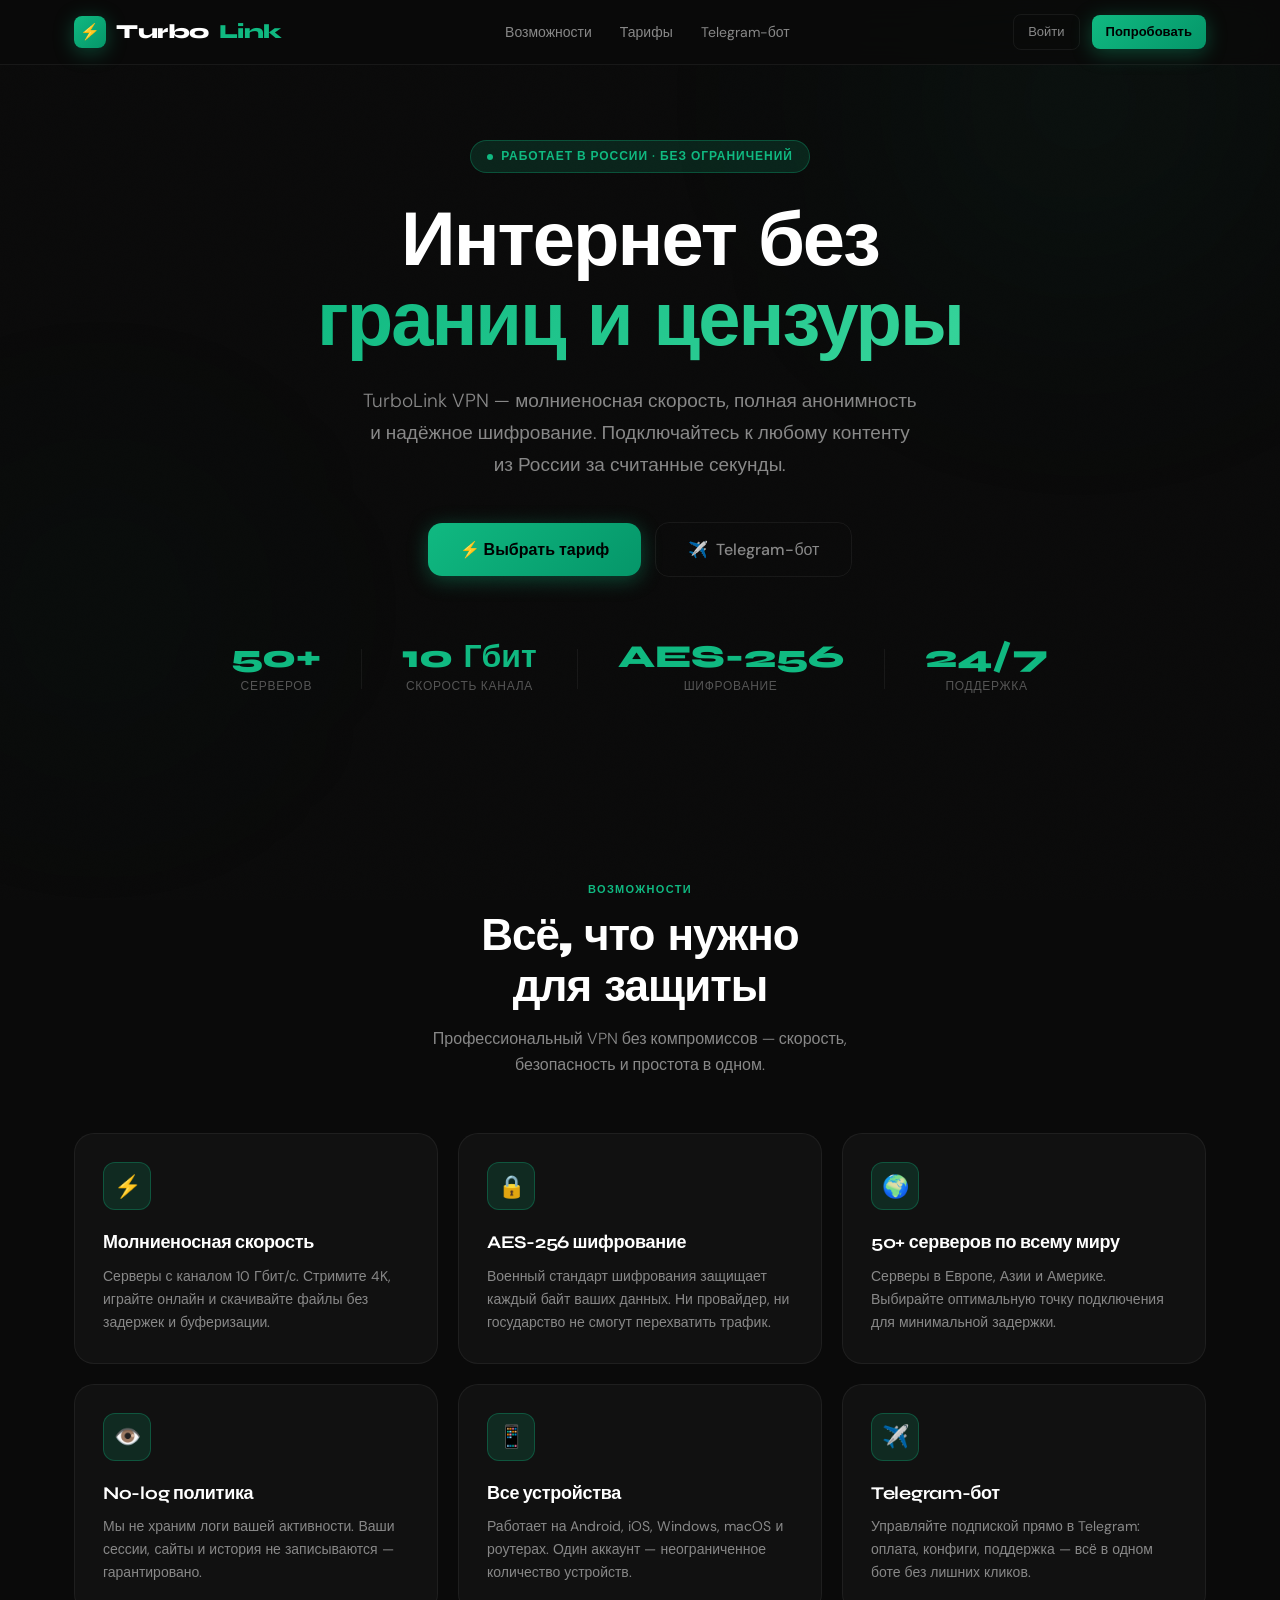
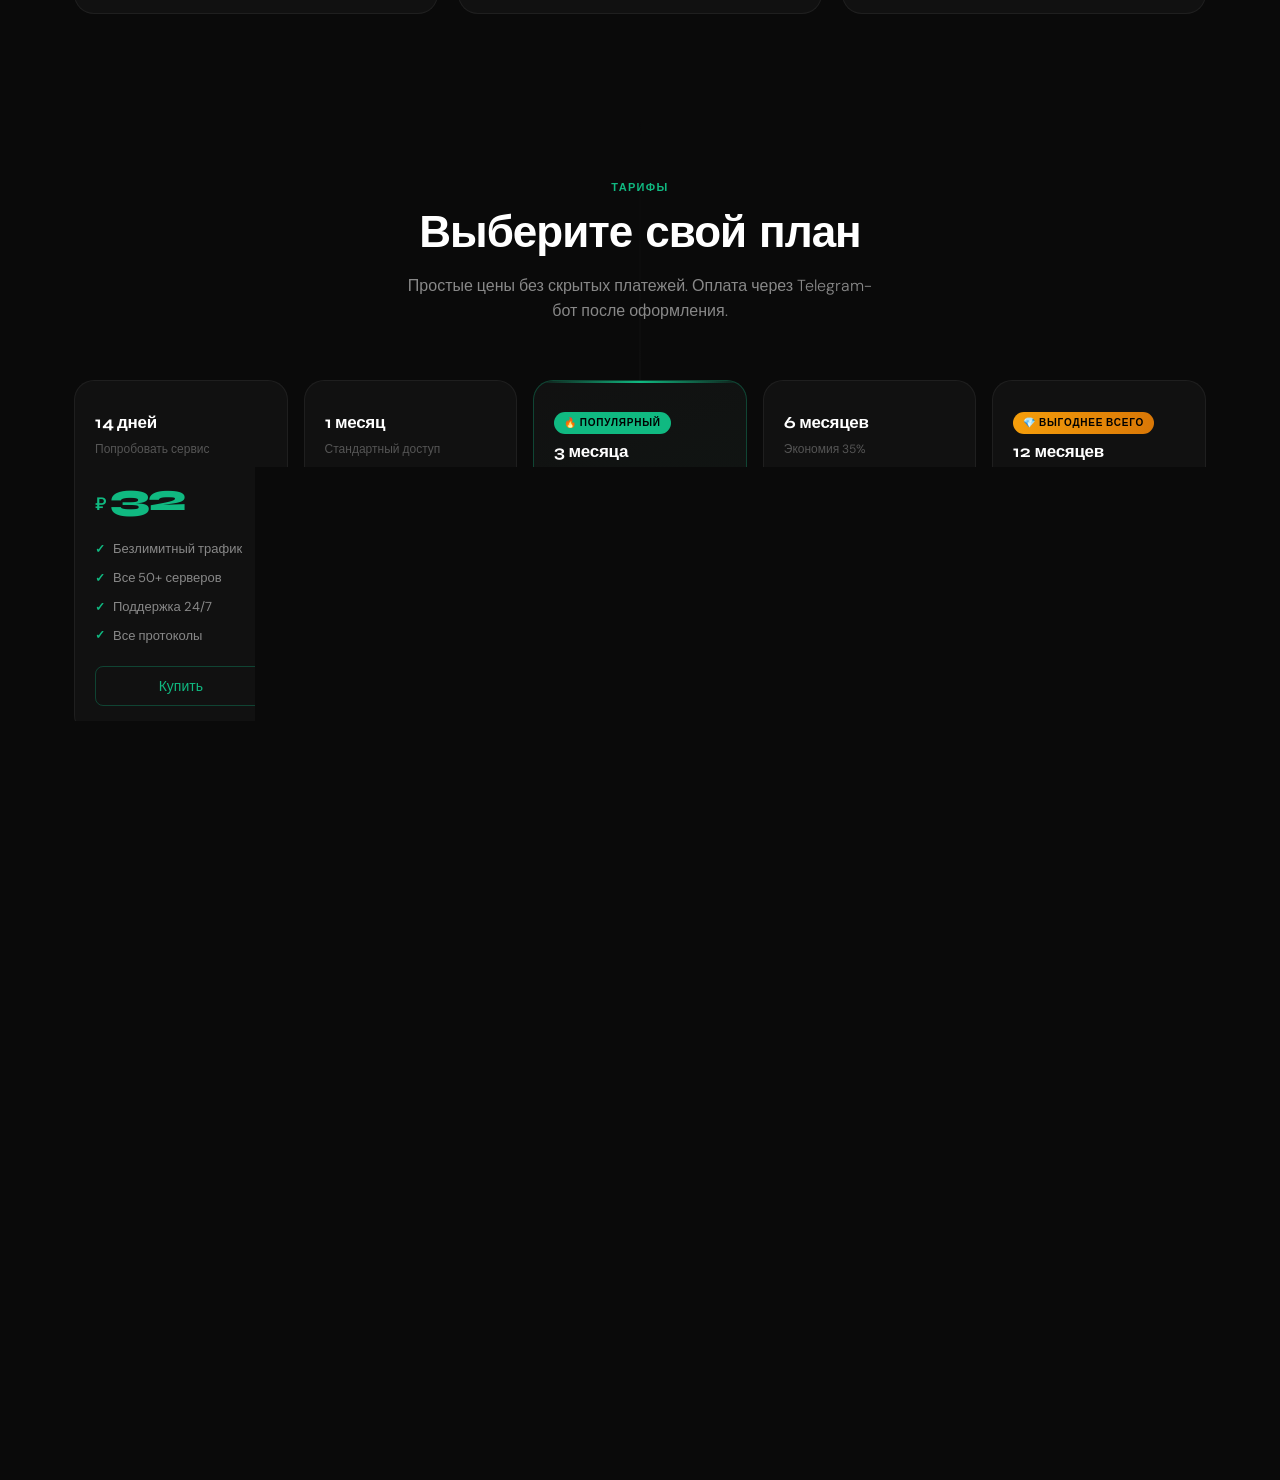
==== index.html @ fcd4f219 "Add files via upload" ====
<!DOCTYPE html>
<html lang="ru">
<head>
  <meta charset="UTF-8" />
  <meta name="viewport" content="width=device-width, initial-scale=1.0" />
  <meta name="description" content="TurboLink VPN — Быстрый, надёжный и безопасный VPN. Полная анонимность, без ограничений." />
  <meta name="theme-color" content="#0a0a0a" />
  <title>TurboLink VPN — Свобода в сети</title>

  <!-- Userfront Toolkit -->
  <script defer src="https://cdn.userfront.com/@userfront/toolkit@latest/dist/web-component.umd.js"></script>

  <!-- Styles -->
  <link rel="stylesheet" href="style.css" />
</head>
<body>

<!-- ── Фоновые орбы ───────────────────────────────────────── -->
<div class="bg-orb bg-orb-1" aria-hidden="true"></div>
<div class="bg-orb bg-orb-2" aria-hidden="true"></div>

<!-- ============================================================
     НАВБАР
     ============================================================ -->
<header class="navbar" role="banner">
  <div class="container">
    <nav class="navbar__inner" aria-label="Главная навигация">

      <!-- Логотип -->
      <a href="index.html" class="navbar__logo" aria-label="TurboLink VPN — Главная">
        <div class="navbar__logo-icon" aria-hidden="true">⚡</div>
        Turbo<span>Link</span>
      </a>

      <!-- Ссылки навигации -->
      <div class="navbar__nav" style="display:flex; gap:28px; align-items:center;">
        <a href="#features" style="font-size:14px; color:var(--text-muted); transition:var(--transition);"
           onmouseover="this.style.color='var(--text)'" onmouseout="this.style.color='var(--text-muted)'">
          Возможности
        </a>
        <a href="#plans" style="font-size:14px; color:var(--text-muted); transition:var(--transition);"
           onmouseover="this.style.color='var(--text)'" onmouseout="this.style.color='var(--text-muted)'">
          Тарифы
        </a>
        <a href="https://t.me/turbovpnlink_bot" target="_blank" rel="noopener"
           style="font-size:14px; color:var(--text-muted); transition:var(--transition);"
           onmouseover="this.style.color='var(--text)'" onmouseout="this.style.color='var(--text-muted)'">
          Telegram-бот
        </a>
      </div>

      <!-- Auth-кнопки (обновляются через JS) -->
      <div class="navbar__actions" id="header-auth" aria-label="Авторизация">
        <!-- Заполняется script.js -->
        <a href="login.html" class="btn btn-ghost btn-sm">Войти</a>
        <a href="signup.html" class="btn btn-primary btn-sm">Попробовать</a>
      </div>

    </nav>
  </div>
</header>

<!-- ============================================================
     ГЕРОЙ-БЛОК
     ============================================================ -->
<main>
<section class="hero" aria-labelledby="hero-title">
  <div class="container">

    <div class="hero__badge">
      <span class="hero__badge-dot" aria-hidden="true"></span>
      Работает в России · Без ограничений
    </div>

    <h1 class="hero__title" id="hero-title">
      Интернет без<br>
      <span class="hero__title-gradient">границ и цензуры</span>
    </h1>

    <p class="hero__subtitle">
      TurboLink VPN — молниеносная скорость, полная анонимность и надёжное шифрование.
      Подключайтесь к любому контенту из России за считанные секунды.
    </p>

    <div class="hero__actions">
      <a href="#plans" class="btn btn-primary btn-lg">
        ⚡ Выбрать тариф
      </a>
      <a href="https://t.me/turbovpnlink_bot" target="_blank" rel="noopener" class="btn btn-ghost btn-lg">
        <span aria-hidden="true">✈️</span> Telegram-бот
      </a>
    </div>

    <!-- Статистика -->
    <div class="hero__stats" role="list" aria-label="Статистика сервиса">
      <div class="hero__stat" role="listitem">
        <div class="hero__stat-value">50+</div>
        <div class="hero__stat-label">Серверов</div>
      </div>
      <div class="hero__divider" aria-hidden="true"></div>
      <div class="hero__stat" role="listitem">
        <div class="hero__stat-value">10 Гбит</div>
        <div class="hero__stat-label">Скорость канала</div>
      </div>
      <div class="hero__divider" aria-hidden="true"></div>
      <div class="hero__stat" role="listitem">
        <div class="hero__stat-value">AES-256</div>
        <div class="hero__stat-label">Шифрование</div>
      </div>
      <div class="hero__divider" aria-hidden="true"></div>
      <div class="hero__stat" role="listitem">
        <div class="hero__stat-value">24/7</div>
        <div class="hero__stat-label">Поддержка</div>
      </div>
    </div>

  </div>
</section>

<!-- ============================================================
     ПРЕИМУЩЕСТВА
     ============================================================ -->
<section class="section" id="features" aria-labelledby="features-title">
  <div class="container">

    <div class="section__header animate-on-scroll">
      <div class="section__tag" aria-hidden="true">Возможности</div>
      <h2 class="section__title" id="features-title">Всё, что нужно<br>для защиты</h2>
      <p class="section__subtitle">
        Профессиональный VPN без компромиссов — скорость, безопасность и простота в одном.
      </p>
    </div>

    <div class="features-grid stagger-children" role="list" aria-label="Преимущества TurboLink">

      <!-- Карточка 1 -->
      <article class="feature-card" role="listitem">
        <div class="feature-card__icon" aria-hidden="true">⚡</div>
        <h3 class="feature-card__title">Молниеносная скорость</h3>
        <p class="feature-card__desc">
          Серверы с каналом 10 Гбит/с. Стримите 4K, играйте онлайн и скачивайте файлы
          без задержек и буферизации.
        </p>
      </article>

      <!-- Карточка 2 -->
      <article class="feature-card" role="listitem">
        <div class="feature-card__icon" aria-hidden="true">🔒</div>
        <h3 class="feature-card__title">AES-256 шифрование</h3>
        <p class="feature-card__desc">
          Военный стандарт шифрования защищает каждый байт ваших данных.
          Ни провайдер, ни государство не смогут перехватить трафик.
        </p>
      </article>

      <!-- Карточка 3 -->
      <article class="feature-card" role="listitem">
        <div class="feature-card__icon" aria-hidden="true">🌍</div>
        <h3 class="feature-card__title">50+ серверов по всему миру</h3>
        <p class="feature-card__desc">
          Серверы в Европе, Азии и Америке. Выбирайте оптимальную точку
          подключения для минимальной задержки.
        </p>
      </article>

      <!-- Карточка 4 -->
      <article class="feature-card" role="listitem">
        <div class="feature-card__icon" aria-hidden="true">👁️</div>
        <h3 class="feature-card__title">No-log политика</h3>
        <p class="feature-card__desc">
          Мы не храним логи вашей активности. Ваши сессии, сайты и история
          не записываются — гарантировано.
        </p>
      </article>

      <!-- Карточка 5 -->
      <article class="feature-card" role="listitem">
        <div class="feature-card__icon" aria-hidden="true">📱</div>
        <h3 class="feature-card__title">Все устройства</h3>
        <p class="feature-card__desc">
          Работает на Android, iOS, Windows, macOS и роутерах.
          Один аккаунт — неограниченное количество устройств.
        </p>
      </article>

      <!-- Карточка 6 -->
      <article class="feature-card" role="listitem">
        <div class="feature-card__icon" aria-hidden="true">✈️</div>
        <h3 class="feature-card__title">Telegram-бот</h3>
        <p class="feature-card__desc">
          Управляйте подпиской прямо в Telegram: оплата, конфиги,
          поддержка — всё в одном боте без лишних кликов.
        </p>
      </article>

    </div>
  </div>
</section>

<!-- ============================================================
     ТАРИФЫ
     ============================================================ -->
<section class="section plans-section" id="plans" aria-labelledby="plans-title">
  <div class="container">

    <div class="section__header animate-on-scroll">
      <div class="section__tag" aria-hidden="true">Тарифы</div>
      <h2 class="section__title" id="plans-title">Выберите свой план</h2>
      <p class="section__subtitle">
        Простые цены без скрытых платежей. Оплата через Telegram-бот после оформления.
      </p>
    </div>

    <div class="plans-grid stagger-children" role="list" aria-label="Тарифные планы TurboLink VPN">

      <!-- ── Тариф: 14 дней ────────────────────────────────── -->
      <article class="plan-card" role="listitem" aria-label="Тариф 14 дней — 32 рубля">
        <div>
          <div class="plan-period">14 дней</div>
          <p style="font-size:12px; color:var(--text-dim); margin-top:4px;">Попробовать сервис</p>
        </div>

        <div class="plan-price">
          <span class="plan-price__currency">₽</span>
          <span class="plan-price__amount">32</span>
        </div>

        <ul class="plan-features" aria-label="Включено в тариф">
          <li>Безлимитный трафик</li>
          <li>Все 50+ серверов</li>
          <li>Поддержка 24/7</li>
          <li>Все протоколы</li>
        </ul>

        <button
          class="btn btn-outline btn-full"
          data-buy-plan="plan-14"
          aria-label="Купить тариф 14 дней за 32 рубля"
        >
          Купить
        </button>
      </article>

      <!-- ── Тариф: 1 месяц ────────────────────────────────── -->
      <article class="plan-card" role="listitem" aria-label="Тариф 1 месяц — 53 рубля">
        <div>
          <div class="plan-period">1 месяц</div>
          <p style="font-size:12px; color:var(--text-dim); margin-top:4px;">Стандартный доступ</p>
        </div>

        <div class="plan-price">
          <span class="plan-price__currency">₽</span>
          <span class="plan-price__amount">53</span>
          <span class="plan-price__per">/ мес</span>
        </div>

        <ul class="plan-features" aria-label="Включено в тариф">
          <li>Безлимитный трафик</li>
          <li>Все 50+ серверов</li>
          <li>Поддержка 24/7</li>
          <li>Все протоколы</li>
        </ul>

        <button
          class="btn btn-outline btn-full"
          data-buy-plan="plan-1m"
          aria-label="Купить тариф 1 месяц за 53 рубля"
        >
          Купить
        </button>
      </article>

      <!-- ── Тариф: 3 месяца (ПОПУЛЯРНЫЙ) ─────────────────── -->
      <article class="plan-card plan-card--popular" role="listitem" aria-label="Тариф 3 месяца — 174 рубля, популярный">
        <div>
          <div class="plan-badge">🔥 Популярный</div>
          <div class="plan-period">3 месяца</div>
          <p style="font-size:12px; color:var(--text-dim); margin-top:4px;">Экономия 25%</p>
        </div>

        <div class="plan-price">
          <span class="plan-price__currency">₽</span>
          <span class="plan-price__amount">174</span>
          <span class="plan-price__per">/ 3 мес</span>
        </div>

        <ul class="plan-features" aria-label="Включено в тариф">
          <li>Безлимитный трафик</li>
          <li>Все 50+ серверов</li>
          <li>Поддержка 24/7</li>
          <li>Все протоколы</li>
          <li>Приоритетная очередь</li>
        </ul>

        <button
          class="btn btn-primary btn-full"
          data-buy-plan="plan-3m"
          aria-label="Купить тариф 3 месяца за 174 рубля"
        >
          Купить
        </button>
      </article>

      <!-- ── Тариф: 6 месяцев ──────────────────────────────── -->
      <article class="plan-card" role="listitem" aria-label="Тариф 6 месяцев — 327 рублей">
        <div>
          <div class="plan-period">6 месяцев</div>
          <p style="font-size:12px; color:var(--text-dim); margin-top:4px;">Экономия 35%</p>
        </div>

        <div class="plan-price">
          <span class="plan-price__currency">₽</span>
          <span class="plan-price__amount">327</span>
          <span class="plan-price__per">/ 6 мес</span>
        </div>

        <ul class="plan-features" aria-label="Включено в тариф">
          <li>Безлимитный трафик</li>
          <li>Все 50+ серверов</li>
          <li>Поддержка 24/7</li>
          <li>Все протоколы</li>
          <li>Приоритетная очередь</li>
        </ul>

        <button
          class="btn btn-outline btn-full"
          data-buy-plan="plan-6m"
          aria-label="Купить тариф 6 месяцев за 327 рублей"
        >
          Купить
        </button>
      </article>

      <!-- ── Тариф: 12 месяцев ─────────────────────────────── -->
      <article class="plan-card" role="listitem" aria-label="Тариф 12 месяцев — 601 рубль">
        <div>
          <div class="plan-badge" style="background:linear-gradient(90deg,#f59e0b,#d97706); color:#000;">
            💎 Выгоднее всего
          </div>
          <div class="plan-period">12 месяцев</div>
          <p style="font-size:12px; color:var(--text-dim); margin-top:4px;">Экономия 50%</p>
        </div>

        <div class="plan-price">
          <span class="plan-price__currency">₽</span>
          <span class="plan-price__amount">601</span>
          <span class="plan-price__per">/ год</span>
        </div>

        <ul class="plan-features" aria-label="Включено в тариф">
          <li>Безлимитный трафик</li>
          <li>Все 50+ серверов</li>
          <li>Поддержка 24/7</li>
          <li>Все протоколы</li>
          <li>Приоритетная очередь</li>
          <li>Семейный аккаунт</li>
        </ul>

        <button
          class="btn btn-outline btn-full"
          data-buy-plan="plan-12m"
          aria-label="Купить тариф 12 месяцев за 601 рубль"
        >
          Купить
        </button>
      </article>

    </div><!-- /plans-grid -->

    <!-- Подсказка под тарифами -->
    <p style="text-align:center; margin-top:28px; font-size:13px; color:var(--text-dim);">
      После оформления заказа — оплата в <a href="https://t.me/turbovpnlink_bot" target="_blank" rel="noopener" style="color:var(--accent);">@turbovpnlink_bot</a>.
      Конфиг придёт автоматически.
    </p>

  </div>
</section>

<!-- ============================================================
     FAQ / ГАРАНТИИ
     ============================================================ -->
<section class="section" aria-labelledby="guarantee-title">
  <div class="container">

    <div style="
      background: var(--card);
      border: 1px solid var(--border-accent);
      border-radius: var(--radius-xl);
      padding: 48px;
      display: flex;
      align-items: center;
      justify-content: space-between;
      gap: 32px;
      flex-wrap: wrap;
    " class="animate-on-scroll">

      <div>
        <div class="section__tag" aria-hidden="true">Гарантия</div>
        <h2 class="section__title" id="guarantee-title" style="margin-bottom:12px; font-size:clamp(24px,3vw,36px);">
          Не понравится — вернём деньги
        </h2>
        <p style="color:var(--text-muted); max-width:500px; font-size:15px; line-height:1.7;">
          Если TurboLink VPN не оправдает ваших ожиданий в течение первых 24 часов — 
          мы вернём полную стоимость без вопросов. Просто напишите в бот.
        </p>
      </div>

      <a href="https://t.me/turbovpnlink_bot" target="_blank" rel="noopener" class="btn btn-primary btn-lg" style="flex-shrink:0;">
        ✈️ Начать сейчас
      </a>

    </div>

  </div>
</section>
</main>

<!-- ============================================================
     ФУТЕР
     ============================================================ -->
<footer class="footer" role="contentinfo">
  <div class="container">
    <div class="footer__inner">

      <div class="footer__logo">
        Turbo<span>Link</span> VPN
      </div>

      <p class="footer__copy">
        © 2024 TurboLink VPN. Все права защищены.
      </p>

      <nav class="footer__links" aria-label="Ссылки футера">
        <a href="login.html">Войти</a>
        <a href="signup.html">Регистрация</a>
        <a href="https://t.me/turbovpnlink_bot" target="_blank" rel="noopener">Telegram</a>
      </nav>

    </div>
  </div>
</footer>

<!-- ============================================================
     СКРИПТ
     ============================================================ -->
<script src="script.js"></script>

</body>
</html>
---- style.css ----
/* ============================================================
   TURBOLINK VPN — style.css
   Тёмная тема, Glassmorphism, Адаптив, Анимации
   ============================================================ */

/* ── Google Fonts ────────────────────────────────────────── */
@import url('https://fonts.googleapis.com/css2?family=Syne:wght@400;500;600;700;800&family=DM+Sans:ital,opsz,wght@0,9..40,300;0,9..40,400;0,9..40,500;0,9..40,600;1,9..40,300&display=swap');

/* ── CSS Variables ───────────────────────────────────────── */
:root {
  --bg:          #0a0a0a;
  --bg-alt:      #0f0f0f;
  --card:        #111111;
  --card-hover:  #161616;
  --border:      rgba(255, 255, 255, 0.06);
  --border-accent: rgba(16, 185, 129, 0.3);

  --text:        #ffffff;
  --text-muted:  #888888;
  --text-dim:    #555555;

  --accent:      #10B981;
  --accent-dim:  rgba(16, 185, 129, 0.15);
  --accent-glow: rgba(16, 185, 129, 0.35);
  --accent-dark: #0d9668;

  --glass-bg:    rgba(17, 17, 17, 0.7);
  --glass-blur:  16px;

  --radius-sm:   8px;
  --radius:      14px;
  --radius-lg:   20px;
  --radius-xl:   28px;

  --font-display: 'Syne', sans-serif;
  --font-body:    'DM Sans', sans-serif;

  --shadow-card:  0 4px 32px rgba(0, 0, 0, 0.4);
  --shadow-accent: 0 0 40px rgba(16, 185, 129, 0.2);
  --shadow-btn:   0 4px 20px rgba(16, 185, 129, 0.35);

  --transition: 0.25s cubic-bezier(0.4, 0, 0.2, 1);
}

/* ── Reset & Base ────────────────────────────────────────── */
*, *::before, *::after {
  box-sizing: border-box;
  margin: 0;
  padding: 0;
}

html {
  scroll-behavior: smooth;
  -webkit-text-size-adjust: 100%;
}

body {
  background-color: var(--bg);
  color: var(--text);
  font-family: var(--font-body);
  font-size: 15px;
  line-height: 1.6;
  min-height: 100vh;
  overflow-x: hidden;
  -webkit-font-smoothing: antialiased;
  -moz-osx-font-smoothing: grayscale;
}

a {
  color: inherit;
  text-decoration: none;
}

img, svg {
  display: block;
  max-width: 100%;
}

button {
  cursor: pointer;
  border: none;
  background: none;
  font-family: var(--font-body);
}

ul, ol {
  list-style: none;
}

/* ── Background Noise Texture ────────────────────────────── */
body::before {
  content: '';
  position: fixed;
  inset: 0;
  background-image:
    url("data:image/svg+xml,%3Csvg viewBox='0 0 256 256' xmlns='http://www.w3.org/2000/svg'%3E%3Cfilter id='noise'%3E%3CfeTurbulence type='fractalNoise' baseFrequency='0.9' numOctaves='4' stitchTiles='stitch'/%3E%3C/filter%3E%3Crect width='100%25' height='100%25' filter='url(%23noise)' opacity='0.035'/%3E%3C/svg%3E");
  background-size: 200px 200px;
  pointer-events: none;
  z-index: 0;
  opacity: 0.4;
}

/* ── Background Glow Orbs ────────────────────────────────── */
.bg-orb {
  position: fixed;
  border-radius: 50%;
  filter: blur(120px);
  pointer-events: none;
  z-index: 0;
  animation: orbPulse 8s ease-in-out infinite;
}

.bg-orb-1 {
  width: 600px;
  height: 600px;
  background: radial-gradient(circle, rgba(16, 185, 129, 0.07) 0%, transparent 70%);
  top: -200px;
  right: -100px;
  animation-delay: 0s;
}

.bg-orb-2 {
  width: 400px;
  height: 400px;
  background: radial-gradient(circle, rgba(16, 185, 129, 0.05) 0%, transparent 70%);
  bottom: 10%;
  left: -100px;
  animation-delay: 4s;
}

@keyframes orbPulse {
  0%, 100% { opacity: 0.6; transform: scale(1); }
  50%       { opacity: 1;   transform: scale(1.08); }
}

/* ── Container ───────────────────────────────────────────── */
.container {
  max-width: 1180px;
  margin: 0 auto;
  padding: 0 24px;
  position: relative;
  z-index: 1;
}

/* ── Header / Navbar ─────────────────────────────────────── */
.navbar {
  position: fixed;
  top: 0;
  left: 0;
  right: 0;
  z-index: 100;
  backdrop-filter: blur(var(--glass-blur)) saturate(180%);
  -webkit-backdrop-filter: blur(var(--glass-blur)) saturate(180%);
  background: rgba(10, 10, 10, 0.85);
  border-bottom: 1px solid var(--border);
  transition: var(--transition);
}

.navbar.scrolled {
  box-shadow: 0 4px 30px rgba(0, 0, 0, 0.5);
}

.navbar__inner {
  display: flex;
  align-items: center;
  justify-content: space-between;
  height: 64px;
}

.navbar__logo {
  display: flex;
  align-items: center;
  gap: 10px;
  font-family: var(--font-display);
  font-size: 20px;
  font-weight: 800;
  letter-spacing: -0.5px;
  color: var(--text);
}

.navbar__logo-icon {
  width: 32px;
  height: 32px;
  background: linear-gradient(135deg, var(--accent), #059669);
  border-radius: 8px;
  display: flex;
  align-items: center;
  justify-content: center;
  font-size: 16px;
  box-shadow: var(--shadow-btn);
  flex-shrink: 0;
}

.navbar__logo span {
  color: var(--accent);
}

.navbar__actions {
  display: flex;
  align-items: center;
  gap: 12px;
}

/* ── Buttons ─────────────────────────────────────────────── */
.btn {
  display: inline-flex;
  align-items: center;
  justify-content: center;
  gap: 8px;
  font-family: var(--font-body);
  font-size: 14px;
  font-weight: 500;
  border-radius: var(--radius-sm);
  padding: 10px 20px;
  transition: var(--transition);
  white-space: nowrap;
  position: relative;
  overflow: hidden;
}

.btn::after {
  content: '';
  position: absolute;
  inset: 0;
  background: rgba(255,255,255,0);
  transition: var(--transition);
}

.btn:hover::after {
  background: rgba(255,255,255,0.04);
}

.btn-primary {
  background: linear-gradient(135deg, var(--accent), #059669);
  color: #000;
  font-weight: 600;
  box-shadow: var(--shadow-btn);
}

.btn-primary:hover {
  transform: translateY(-1px);
  box-shadow: 0 6px 28px rgba(16, 185, 129, 0.5);
}

.btn-primary:active {
  transform: translateY(0);
}

.btn-ghost {
  background: transparent;
  color: var(--text-muted);
  border: 1px solid var(--border);
}

.btn-ghost:hover {
  border-color: rgba(255,255,255,0.15);
  color: var(--text);
}

.btn-outline {
  background: transparent;
  color: var(--accent);
  border: 1px solid var(--border-accent);
}

.btn-outline:hover {
  background: var(--accent-dim);
  border-color: var(--accent);
}

.btn-lg {
  font-size: 16px;
  padding: 14px 32px;
  border-radius: var(--radius);
}

.btn-sm {
  font-size: 13px;
  padding: 7px 14px;
}

.btn-danger {
  background: rgba(239, 68, 68, 0.15);
  color: #ef4444;
  border: 1px solid rgba(239, 68, 68, 0.3);
}

.btn-danger:hover {
  background: rgba(239, 68, 68, 0.25);
}

.btn-full {
  width: 100%;
}

/* ── Hero Section ────────────────────────────────────────── */
.hero {
  padding-top: 140px;
  padding-bottom: 100px;
  text-align: center;
  position: relative;
}

.hero__badge {
  display: inline-flex;
  align-items: center;
  gap: 8px;
  background: var(--accent-dim);
  border: 1px solid var(--border-accent);
  color: var(--accent);
  font-size: 12px;
  font-weight: 600;
  letter-spacing: 0.08em;
  text-transform: uppercase;
  padding: 6px 16px;
  border-radius: 100px;
  margin-bottom: 28px;
  animation: fadeInDown 0.6s ease both;
}

.hero__badge-dot {
  width: 6px;
  height: 6px;
  background: var(--accent);
  border-radius: 50%;
  animation: blink 1.5s ease-in-out infinite;
}

@keyframes blink {
  0%, 100% { opacity: 1; }
  50%       { opacity: 0.3; }
}

.hero__title {
  font-family: var(--font-display);
  font-size: clamp(40px, 6vw, 76px);
  font-weight: 800;
  line-height: 1.05;
  letter-spacing: -2px;
  margin-bottom: 24px;
  animation: fadeInDown 0.6s ease 0.1s both;
}

.hero__title-gradient {
  background: linear-gradient(135deg, var(--accent) 0%, #34d399 50%, var(--accent) 100%);
  background-size: 200% auto;
  -webkit-background-clip: text;
  -webkit-text-fill-color: transparent;
  background-clip: text;
  animation: shimmer 4s linear infinite;
}

@keyframes shimmer {
  0%   { background-position: 0% center; }
  100% { background-position: 200% center; }
}

.hero__subtitle {
  font-size: clamp(16px, 2vw, 19px);
  color: var(--text-muted);
  max-width: 560px;
  margin: 0 auto 40px;
  line-height: 1.7;
  font-weight: 300;
  animation: fadeInDown 0.6s ease 0.2s both;
}

.hero__actions {
  display: flex;
  align-items: center;
  justify-content: center;
  gap: 14px;
  flex-wrap: wrap;
  animation: fadeInDown 0.6s ease 0.3s both;
}

.hero__stats {
  display: flex;
  align-items: center;
  justify-content: center;
  gap: 40px;
  margin-top: 64px;
  flex-wrap: wrap;
  animation: fadeInDown 0.6s ease 0.4s both;
}

.hero__stat {
  text-align: center;
}

.hero__stat-value {
  font-family: var(--font-display);
  font-size: 32px;
  font-weight: 800;
  color: var(--accent);
  line-height: 1;
}

.hero__stat-label {
  font-size: 12px;
  color: var(--text-dim);
  text-transform: uppercase;
  letter-spacing: 0.06em;
  margin-top: 4px;
}

.hero__divider {
  width: 1px;
  height: 40px;
  background: var(--border);
}

/* ── Section Headers ─────────────────────────────────────── */
.section {
  padding: 80px 0;
  position: relative;
  z-index: 1;
}

.section__header {
  text-align: center;
  margin-bottom: 56px;
}

.section__tag {
  display: inline-block;
  font-size: 11px;
  font-weight: 700;
  letter-spacing: 0.12em;
  text-transform: uppercase;
  color: var(--accent);
  margin-bottom: 12px;
}

.section__title {
  font-family: var(--font-display);
  font-size: clamp(28px, 4vw, 44px);
  font-weight: 800;
  letter-spacing: -1px;
  line-height: 1.15;
  margin-bottom: 14px;
}

.section__subtitle {
  font-size: 16px;
  color: var(--text-muted);
  max-width: 480px;
  margin: 0 auto;
  font-weight: 300;
}

/* ── Feature Cards ───────────────────────────────────────── */
.features-grid {
  display: grid;
  grid-template-columns: repeat(3, 1fr);
  gap: 20px;
}

.feature-card {
  background: var(--card);
  border: 1px solid var(--border);
  border-radius: var(--radius-lg);
  padding: 28px;
  transition: var(--transition);
  position: relative;
  overflow: hidden;
}

.feature-card::before {
  content: '';
  position: absolute;
  inset: 0;
  background: linear-gradient(135deg, rgba(16,185,129,0.04) 0%, transparent 60%);
  opacity: 0;
  transition: var(--transition);
}

.feature-card:hover {
  border-color: var(--border-accent);
  transform: translateY(-4px);
  box-shadow: var(--shadow-card), 0 0 40px rgba(16,185,129,0.06);
}

.feature-card:hover::before {
  opacity: 1;
}

.feature-card__icon {
  width: 48px;
  height: 48px;
  background: var(--accent-dim);
  border: 1px solid var(--border-accent);
  border-radius: 12px;
  display: flex;
  align-items: center;
  justify-content: center;
  font-size: 22px;
  margin-bottom: 18px;
  transition: var(--transition);
}

.feature-card:hover .feature-card__icon {
  background: rgba(16,185,129,0.2);
  box-shadow: 0 0 24px rgba(16,185,129,0.2);
}

.feature-card__title {
  font-family: var(--font-display);
  font-size: 18px;
  font-weight: 700;
  margin-bottom: 8px;
  letter-spacing: -0.3px;
}

.feature-card__desc {
  font-size: 14px;
  color: var(--text-muted);
  line-height: 1.65;
}

/* ── Plans / Pricing ─────────────────────────────────────── */
.plans-grid {
  display: grid;
  grid-template-columns: repeat(5, 1fr);
  gap: 16px;
  align-items: start;
}

.plan-card {
  background: var(--card);
  border: 1px solid var(--border);
  border-radius: var(--radius-lg);
  padding: 28px 20px;
  display: flex;
  flex-direction: column;
  gap: 20px;
  transition: var(--transition);
  position: relative;
  overflow: hidden;
}

.plan-card::after {
  content: '';
  position: absolute;
  top: 0;
  left: 0;
  right: 0;
  height: 2px;
  background: linear-gradient(90deg, transparent, var(--accent), transparent);
  opacity: 0;
  transition: var(--transition);
}

.plan-card:hover {
  border-color: var(--border-accent);
  transform: translateY(-6px);
  box-shadow: var(--shadow-card), var(--shadow-accent);
}

.plan-card:hover::after {
  opacity: 1;
}

.plan-card--popular {
  border-color: var(--border-accent);
  background: linear-gradient(160deg, #111111, #0f1a15);
}

.plan-card--popular::after {
  opacity: 1;
}

.plan-badge {
  display: inline-flex;
  align-items: center;
  gap: 4px;
  background: var(--accent);
  color: #000;
  font-size: 10px;
  font-weight: 700;
  letter-spacing: 0.08em;
  text-transform: uppercase;
  padding: 3px 10px;
  border-radius: 100px;
  margin-bottom: 4px;
  align-self: flex-start;
}

.plan-period {
  font-family: var(--font-display);
  font-size: 17px;
  font-weight: 700;
  color: var(--text);
  letter-spacing: -0.3px;
}

.plan-price {
  display: flex;
  align-items: baseline;
  gap: 3px;
}

.plan-price__amount {
  font-family: var(--font-display);
  font-size: 38px;
  font-weight: 800;
  color: var(--accent);
  letter-spacing: -2px;
  line-height: 1;
}

.plan-price__currency {
  font-size: 18px;
  font-weight: 600;
  color: var(--accent);
}

.plan-price__per {
  font-size: 12px;
  color: var(--text-dim);
  margin-left: 4px;
}

.plan-features {
  display: flex;
  flex-direction: column;
  gap: 8px;
  flex: 1;
}

.plan-features li {
  display: flex;
  align-items: center;
  gap: 8px;
  font-size: 13px;
  color: var(--text-muted);
}

.plan-features li::before {
  content: '✓';
  color: var(--accent);
  font-weight: 700;
  font-size: 12px;
  flex-shrink: 0;
}

/* ── Dashboard Layout ────────────────────────────────────── */
.dashboard-layout {
  padding-top: 90px;
  min-height: 100vh;
}

.dashboard-header {
  padding: 48px 0 32px;
  border-bottom: 1px solid var(--border);
  margin-bottom: 40px;
}

.dashboard-welcome {
  font-family: var(--font-display);
  font-size: clamp(24px, 4vw, 40px);
  font-weight: 800;
  letter-spacing: -1px;
  margin-bottom: 8px;
}

.dashboard-welcome span {
  color: var(--accent);
}

.dashboard-subtitle {
  color: var(--text-muted);
  font-size: 15px;
}

.dashboard-grid {
  display: grid;
  grid-template-columns: 1fr 1fr;
  gap: 24px;
  padding-bottom: 60px;
}

.dashboard-card {
  background: var(--card);
  border: 1px solid var(--border);
  border-radius: var(--radius-lg);
  padding: 28px;
}

.dashboard-card--full {
  grid-column: 1 / -1;
}

.dashboard-card__title {
  font-family: var(--font-display);
  font-size: 16px;
  font-weight: 700;
  margin-bottom: 20px;
  color: var(--text);
  display: flex;
  align-items: center;
  gap: 8px;
}

.dashboard-card__title-icon {
  font-size: 18px;
}

/* ── Telegram CTA card ───────────────────────────────────── */
.tg-card {
  background: linear-gradient(135deg, #111111, #0f1a15);
  border-color: var(--border-accent);
  display: flex;
  align-items: center;
  justify-content: space-between;
  gap: 20px;
}

.tg-card__text h3 {
  font-family: var(--font-display);
  font-size: 20px;
  font-weight: 700;
  margin-bottom: 6px;
}

.tg-card__text p {
  color: var(--text-muted);
  font-size: 14px;
}

.tg-card__icon {
  font-size: 48px;
  flex-shrink: 0;
  filter: drop-shadow(0 0 20px rgba(16,185,129,0.3));
}

/* ── Orders History ──────────────────────────────────────── */
.order-list {
  display: flex;
  flex-direction: column;
  gap: 12px;
}

.order-item {
  background: var(--bg-alt);
  border: 1px solid var(--border);
  border-radius: var(--radius);
  padding: 16px 20px;
  display: flex;
  align-items: center;
  justify-content: space-between;
  gap: 16px;
  transition: var(--transition);
}

.order-item:hover {
  border-color: var(--border-accent);
}

.order-item__info {}

.order-item__plan {
  font-weight: 600;
  font-size: 15px;
}

.order-item__date {
  font-size: 12px;
  color: var(--text-dim);
  margin-top: 2px;
}

.order-item__price {
  font-family: var(--font-display);
  font-size: 20px;
  font-weight: 700;
  color: var(--accent);
}

.order-item__status {
  font-size: 11px;
  font-weight: 600;
  background: rgba(234, 179, 8, 0.1);
  color: #ca8a04;
  border: 1px solid rgba(234, 179, 8, 0.2);
  padding: 3px 10px;
  border-radius: 100px;
}

.empty-state {
  text-align: center;
  padding: 40px 20px;
  color: var(--text-muted);
}

.empty-state__icon {
  font-size: 40px;
  margin-bottom: 12px;
  opacity: 0.4;
}

.empty-state p {
  font-size: 15px;
}

/* ── Auth Pages ──────────────────────────────────────────── */
.auth-layout {
  min-height: 100vh;
  display: flex;
  flex-direction: column;
  align-items: center;
  justify-content: center;
  padding: 40px 24px;
  position: relative;
  z-index: 1;
}

.auth-logo {
  display: flex;
  align-items: center;
  gap: 10px;
  font-family: var(--font-display);
  font-size: 22px;
  font-weight: 800;
  margin-bottom: 40px;
  color: var(--text);
  text-decoration: none;
}

.auth-logo-icon {
  width: 36px;
  height: 36px;
  background: linear-gradient(135deg, var(--accent), #059669);
  border-radius: 9px;
  display: flex;
  align-items: center;
  justify-content: center;
  font-size: 18px;
  box-shadow: var(--shadow-btn);
}

.auth-logo span { color: var(--accent); }

.auth-box {
  width: 100%;
  max-width: 420px;
  background: var(--glass-bg);
  backdrop-filter: blur(var(--glass-blur));
  -webkit-backdrop-filter: blur(var(--glass-blur));
  border: 1px solid var(--border);
  border-radius: var(--radius-xl);
  padding: 40px 36px;
  box-shadow: var(--shadow-card), 0 0 60px rgba(16,185,129,0.06);
}

.auth-title {
  font-family: var(--font-display);
  font-size: 26px;
  font-weight: 800;
  letter-spacing: -0.5px;
  margin-bottom: 6px;
}

.auth-subtitle {
  font-size: 14px;
  color: var(--text-muted);
  margin-bottom: 32px;
}

.auth-links {
  margin-top: 24px;
  display: flex;
  flex-direction: column;
  gap: 10px;
  text-align: center;
}

.auth-links a {
  font-size: 14px;
  color: var(--text-muted);
  transition: var(--transition);
}

.auth-links a:hover {
  color: var(--accent);
}

.auth-links a span {
  color: var(--accent);
  font-weight: 500;
}

/* ── Divider ─────────────────────────────────────────────── */
.divider {
  height: 1px;
  background: var(--border);
  margin: 40px 0;
}

/* ── Modal ───────────────────────────────────────────────── */
.modal-overlay {
  position: fixed;
  inset: 0;
  background: rgba(0, 0, 0, 0.75);
  backdrop-filter: blur(4px);
  -webkit-backdrop-filter: blur(4px);
  z-index: 500;
  display: flex;
  align-items: center;
  justify-content: center;
  padding: 24px;
  opacity: 0;
  pointer-events: none;
  transition: opacity 0.25s ease;
}

.modal-overlay.active {
  opacity: 1;
  pointer-events: all;
}

.modal {
  background: var(--card);
  border: 1px solid var(--border);
  border-radius: var(--radius-xl);
  padding: 36px;
  max-width: 420px;
  width: 100%;
  position: relative;
  transform: scale(0.95) translateY(10px);
  transition: transform 0.3s cubic-bezier(0.34, 1.56, 0.64, 1);
  box-shadow: var(--shadow-card), var(--shadow-accent);
}

.modal-overlay.active .modal {
  transform: scale(1) translateY(0);
}

.modal__close {
  position: absolute;
  top: 16px;
  right: 16px;
  width: 32px;
  height: 32px;
  border-radius: 8px;
  background: var(--bg-alt);
  border: 1px solid var(--border);
  display: flex;
  align-items: center;
  justify-content: center;
  font-size: 18px;
  color: var(--text-muted);
  cursor: pointer;
  transition: var(--transition);
}

.modal__close:hover {
  color: var(--text);
  border-color: rgba(255,255,255,0.15);
}

.modal__icon {
  font-size: 44px;
  margin-bottom: 16px;
  line-height: 1;
}

.modal__title {
  font-family: var(--font-display);
  font-size: 22px;
  font-weight: 800;
  margin-bottom: 8px;
  letter-spacing: -0.5px;
}

.modal__text {
  font-size: 14px;
  color: var(--text-muted);
  margin-bottom: 28px;
  line-height: 1.65;
}

.modal__actions {
  display: flex;
  flex-direction: column;
  gap: 10px;
}

/* ── Toast Notifications ─────────────────────────────────── */
.toast-container {
  position: fixed;
  bottom: 28px;
  right: 28px;
  z-index: 1000;
  display: flex;
  flex-direction: column-reverse;
  gap: 10px;
}

.toast {
  display: flex;
  align-items: flex-start;
  gap: 12px;
  background: var(--card);
  border: 1px solid var(--border);
  border-radius: var(--radius);
  padding: 14px 18px;
  max-width: 340px;
  min-width: 260px;
  box-shadow: 0 8px 32px rgba(0,0,0,0.4);
  transform: translateX(120%);
  opacity: 0;
  transition: transform 0.4s cubic-bezier(0.34, 1.56, 0.64, 1), opacity 0.3s ease;
}

.toast.show {
  transform: translateX(0);
  opacity: 1;
}

.toast.hide {
  transform: translateX(120%);
  opacity: 0;
  transition: transform 0.3s ease, opacity 0.3s ease;
}

.toast--success {
  border-color: var(--border-accent);
  background: linear-gradient(135deg, #111111, #0f1a15);
}

.toast--error {
  border-color: rgba(239,68,68,0.3);
  background: linear-gradient(135deg, #111111, #1a0f0f);
}

.toast--info {
  border-color: rgba(59,130,246,0.3);
  background: linear-gradient(135deg, #111111, #0f1118);
}

.toast__icon {
  font-size: 20px;
  flex-shrink: 0;
  line-height: 1.4;
}

.toast__body {}

.toast__title {
  font-size: 14px;
  font-weight: 600;
  margin-bottom: 2px;
}

.toast__desc {
  font-size: 12px;
  color: var(--text-muted);
  line-height: 1.5;
}

/* ── Separator / Grid Lines ──────────────────────────────── */
.plans-section {
  position: relative;
}

.plans-section::before {
  content: '';
  position: absolute;
  top: 0;
  left: 50%;
  transform: translateX(-50%);
  width: 1px;
  height: 100%;
  background: linear-gradient(to bottom, transparent, var(--border), transparent);
  pointer-events: none;
}

/* ── Footer ──────────────────────────────────────────────── */
.footer {
  border-top: 1px solid var(--border);
  padding: 40px 0;
  position: relative;
  z-index: 1;
}

.footer__inner {
  display: flex;
  align-items: center;
  justify-content: space-between;
  gap: 20px;
  flex-wrap: wrap;
}

.footer__logo {
  font-family: var(--font-display);
  font-size: 16px;
  font-weight: 700;
  color: var(--text-muted);
}

.footer__logo span {
  color: var(--accent);
}

.footer__copy {
  font-size: 13px;
  color: var(--text-dim);
}

.footer__links {
  display: flex;
  gap: 20px;
}

.footer__links a {
  font-size: 13px;
  color: var(--text-dim);
  transition: var(--transition);
}

.footer__links a:hover {
  color: var(--accent);
}

/* ── Scroll Animations ───────────────────────────────────── */
@keyframes fadeInDown {
  from { opacity: 0; transform: translateY(-20px); }
  to   { opacity: 1; transform: translateY(0); }
}

@keyframes fadeInUp {
  from { opacity: 0; transform: translateY(24px); }
  to   { opacity: 1; transform: translateY(0); }
}

.animate-on-scroll {
  opacity: 0;
  transform: translateY(28px);
  transition: opacity 0.6s ease, transform 0.6s cubic-bezier(0.34, 1.2, 0.64, 1);
}

.animate-on-scroll.visible {
  opacity: 1;
  transform: translateY(0);
}

/* staggered children */
.stagger-children > * {
  opacity: 0;
  transform: translateY(24px);
  transition: opacity 0.5s ease, transform 0.5s cubic-bezier(0.34, 1.2, 0.64, 1);
}

.stagger-children.visible > *:nth-child(1) { transition-delay: 0s;    opacity: 1; transform: none; }
.stagger-children.visible > *:nth-child(2) { transition-delay: 0.07s; opacity: 1; transform: none; }
.stagger-children.visible > *:nth-child(3) { transition-delay: 0.14s; opacity: 1; transform: none; }
.stagger-children.visible > *:nth-child(4) { transition-delay: 0.21s; opacity: 1; transform: none; }
.stagger-children.visible > *:nth-child(5) { transition-delay: 0.28s; opacity: 1; transform: none; }
.stagger-children.visible > *:nth-child(6) { transition-delay: 0.35s; opacity: 1; transform: none; }

/* ── Loading Spinner ─────────────────────────────────────── */
.spinner {
  width: 20px;
  height: 20px;
  border: 2px solid var(--border);
  border-top-color: var(--accent);
  border-radius: 50%;
  animation: spin 0.7s linear infinite;
  display: inline-block;
}

@keyframes spin {
  to { transform: rotate(360deg); }
}

/* ── Userfront component overrides ───────────────────────── */
[data-userfront-id],
login-form,
signup-form,
password-reset-form {
  display: block;
  width: 100%;
}

/* ── Scrollbar ───────────────────────────────────────────── */
::-webkit-scrollbar {
  width: 6px;
  height: 6px;
}

::-webkit-scrollbar-track {
  background: var(--bg);
}

::-webkit-scrollbar-thumb {
  background: #2a2a2a;
  border-radius: 3px;
}

::-webkit-scrollbar-thumb:hover {
  background: #3a3a3a;
}

/* ── Selection ───────────────────────────────────────────── */
::selection {
  background: rgba(16, 185, 129, 0.25);
  color: var(--text);
}

/* ============================================================
   RESPONSIVE — MEDIA QUERIES
   ============================================================ */

/* Tablet ≤ 1024px */
@media (max-width: 1024px) {
  .plans-grid {
    grid-template-columns: repeat(3, 1fr);
  }

  .plans-grid .plan-card:nth-child(4),
  .plans-grid .plan-card:nth-child(5) {
    grid-column: auto;
  }

  .features-grid {
    grid-template-columns: repeat(2, 1fr);
  }
}

/* Mobile landscape / small tablet ≤ 768px */
@media (max-width: 768px) {
  .navbar__actions .btn-ghost {
    display: none;
  }

  .features-grid {
    grid-template-columns: 1fr;
    gap: 14px;
  }

  .plans-grid {
    grid-template-columns: 1fr 1fr;
    gap: 14px;
  }

  .dashboard-grid {
    grid-template-columns: 1fr;
  }

  .tg-card {
    flex-direction: column;
    text-align: center;
  }

  .hero__stats {
    gap: 20px;
  }

  .hero__divider {
    display: none;
  }

  .footer__inner {
    flex-direction: column;
    text-align: center;
    gap: 12px;
  }

  .auth-box {
    padding: 28px 20px;
  }

  .toast-container {
    bottom: 16px;
    right: 16px;
    left: 16px;
  }

  .toast {
    max-width: 100%;
    min-width: 0;
  }
}

/* Mobile portrait ≤ 480px */
@media (max-width: 480px) {
  .container {
    padding: 0 16px;
  }

  .plans-grid {
    grid-template-columns: 1fr;
  }

  .hero {
    padding-top: 110px;
    padding-bottom: 60px;
  }

  .hero__actions {
    flex-direction: column;
    align-items: stretch;
  }

  .hero__actions .btn {
    text-align: center;
  }

  .section {
    padding: 56px 0;
  }

  .modal {
    padding: 28px 20px;
  }

  .auth-logo {
    font-size: 18px;
  }
}
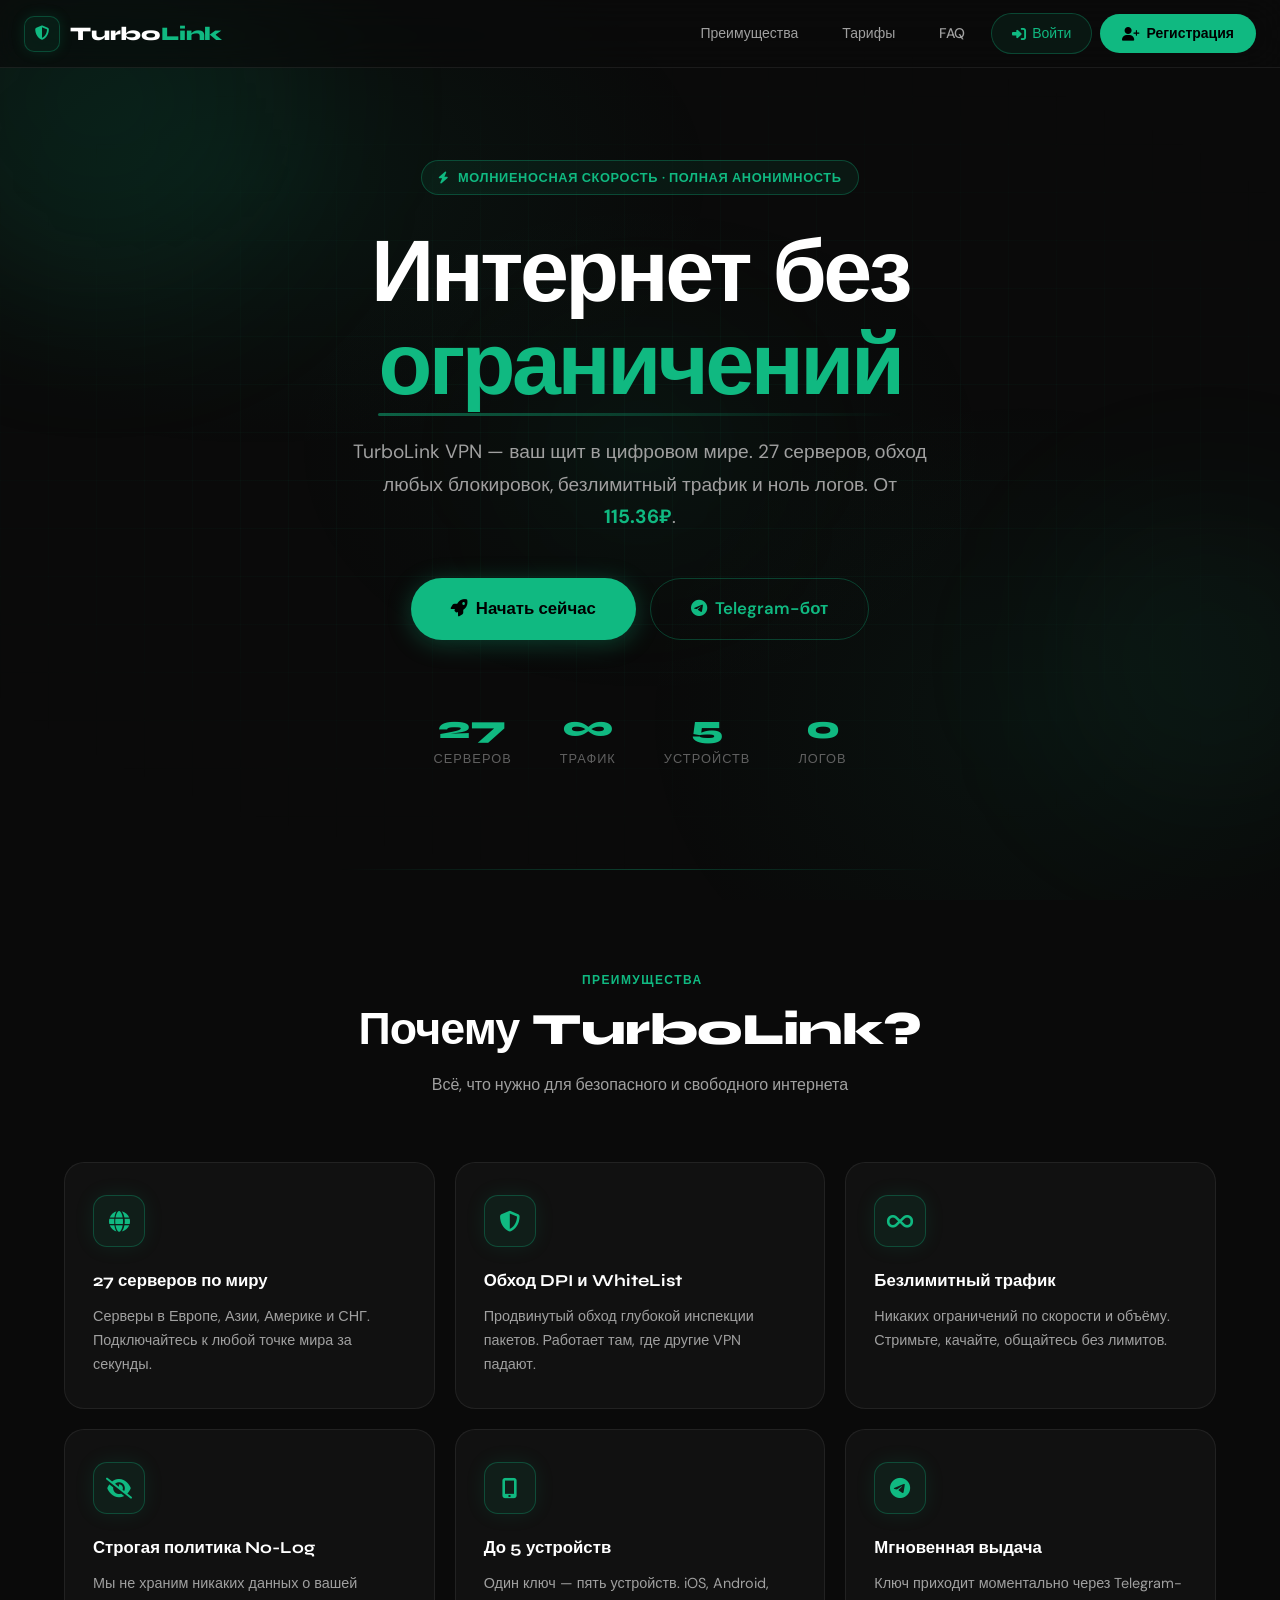
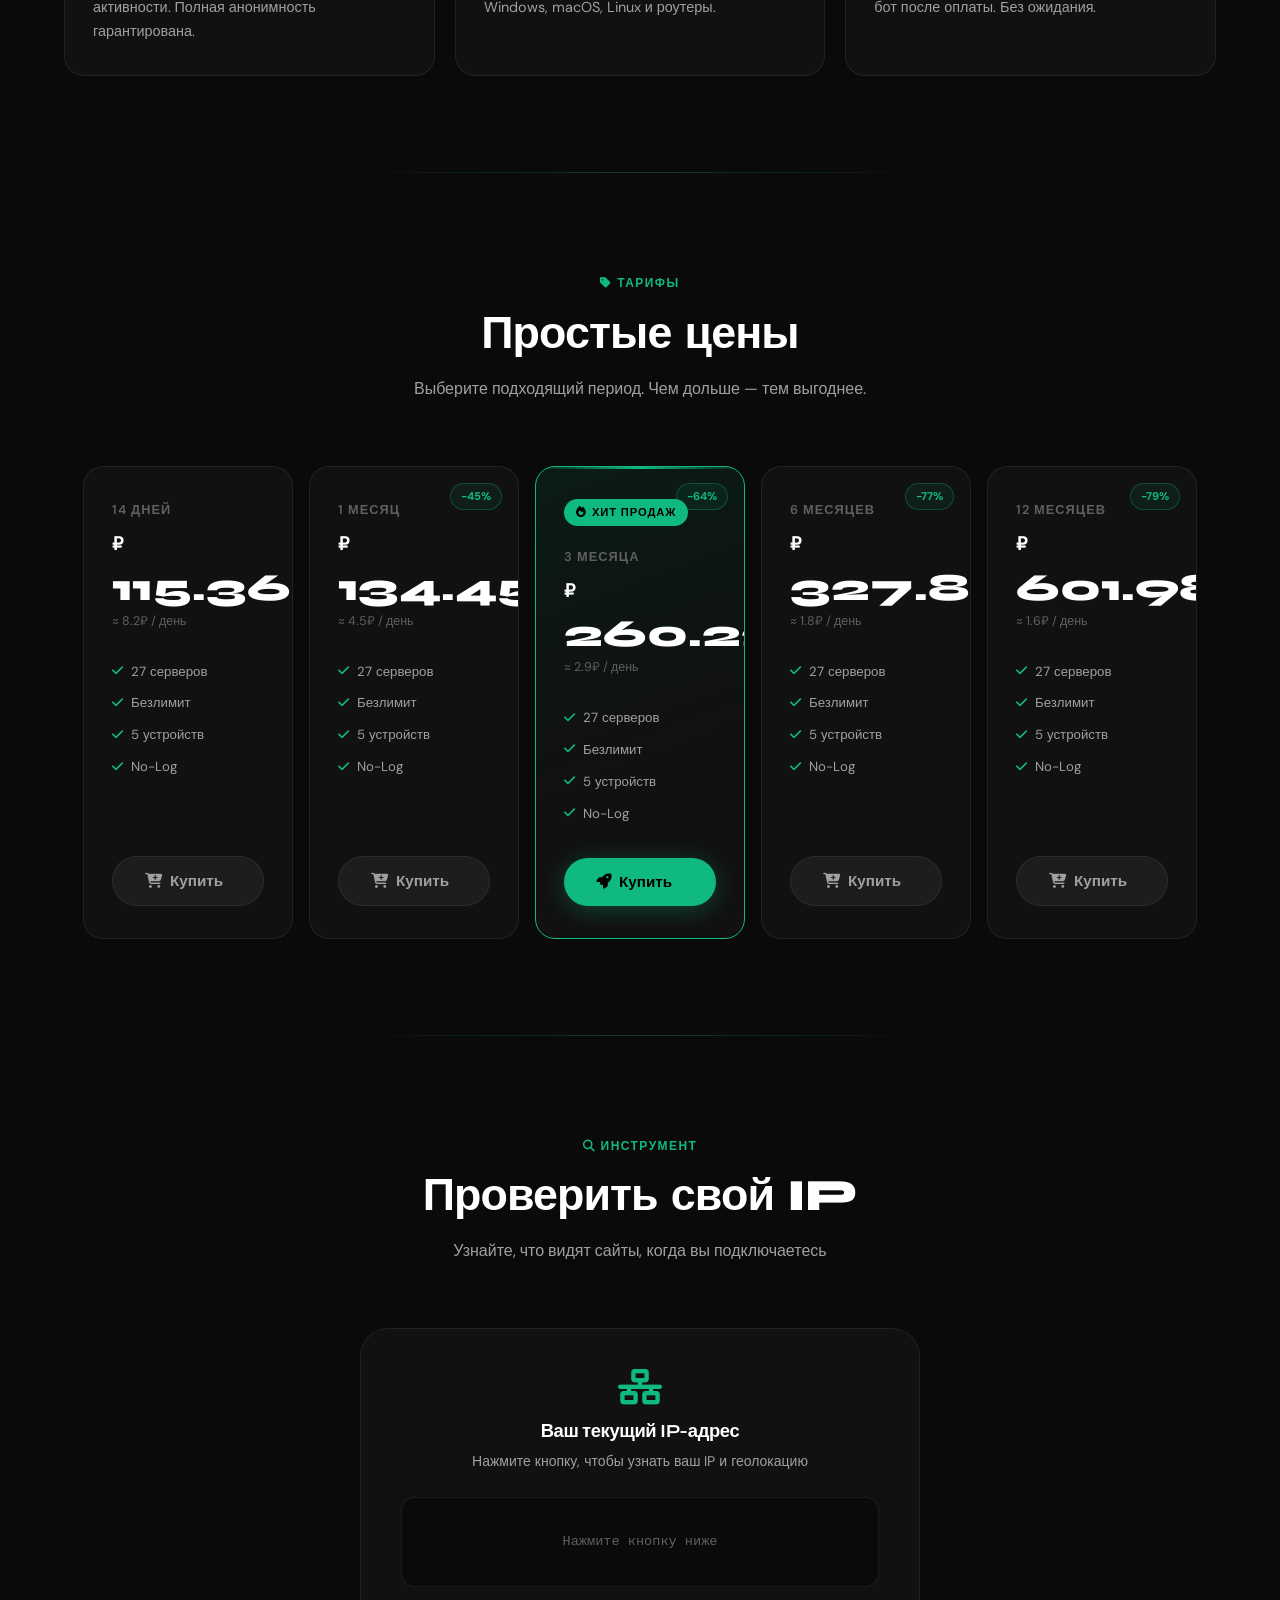
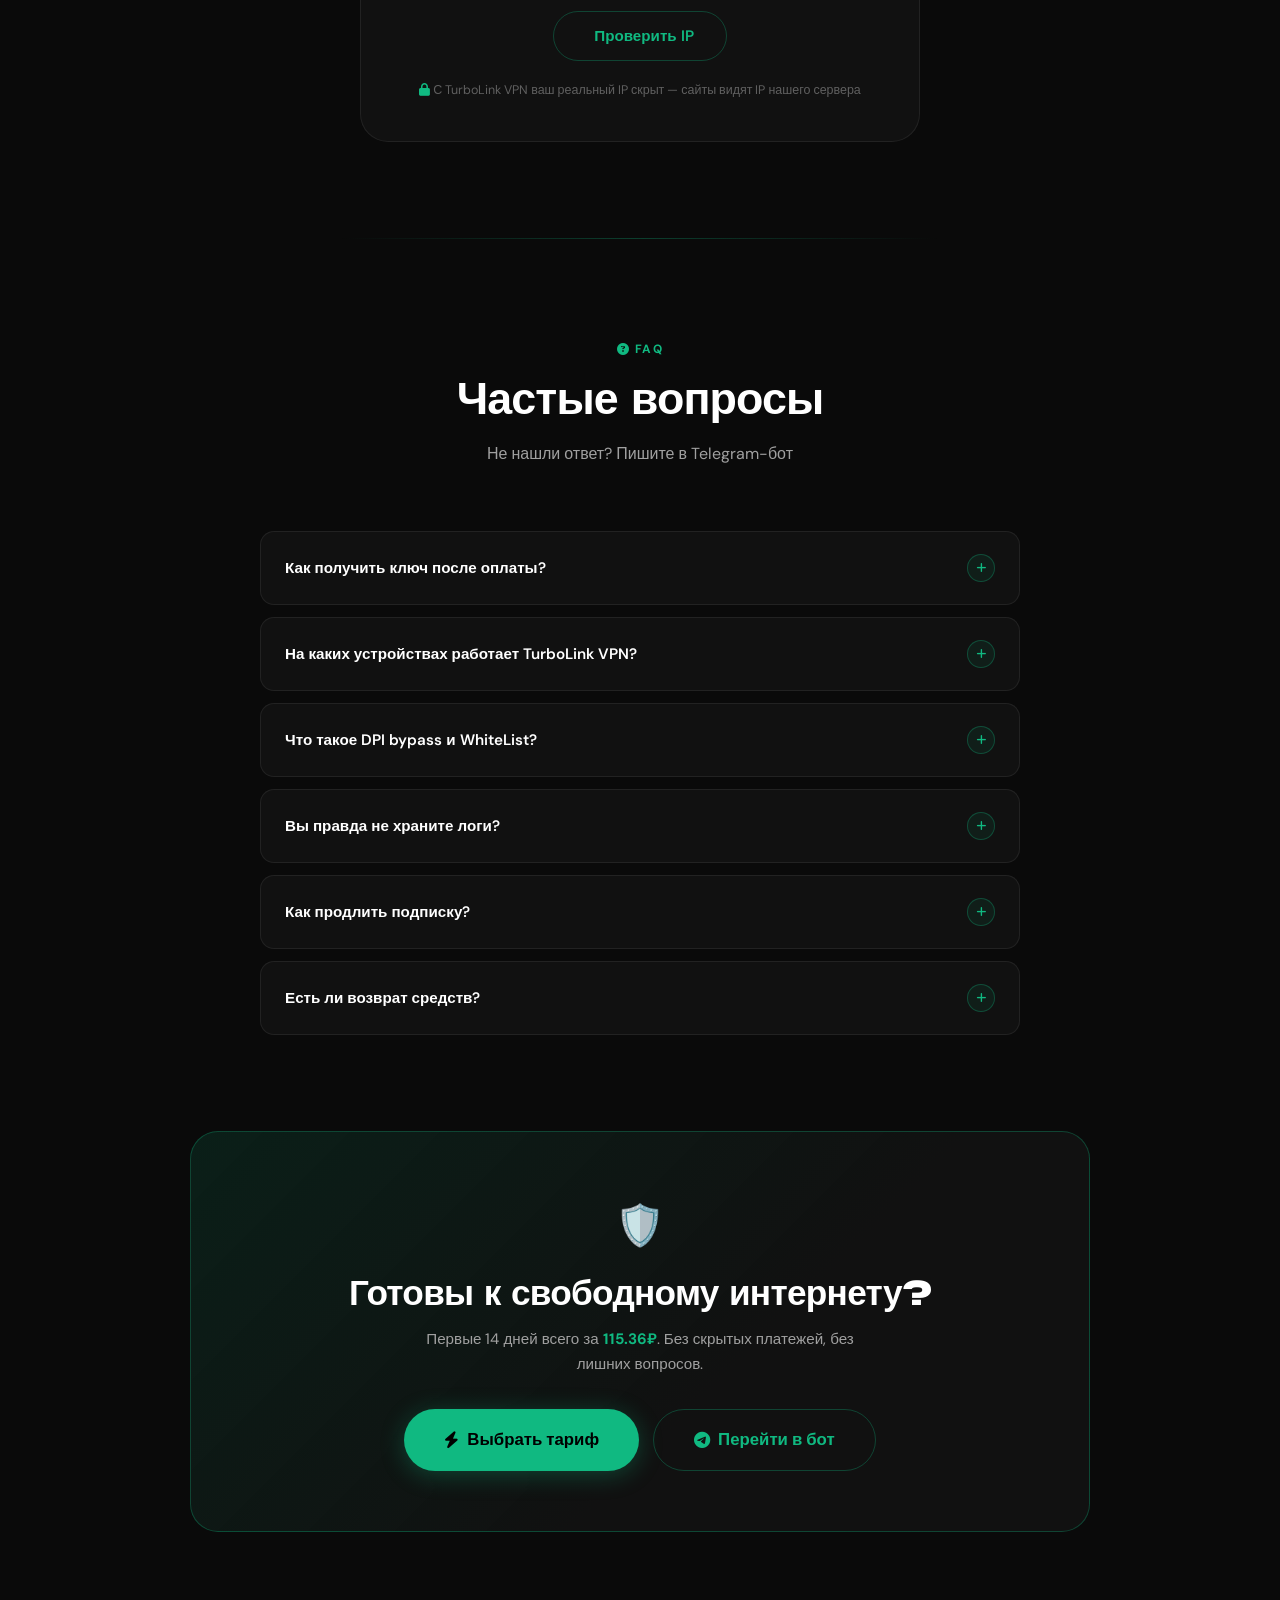
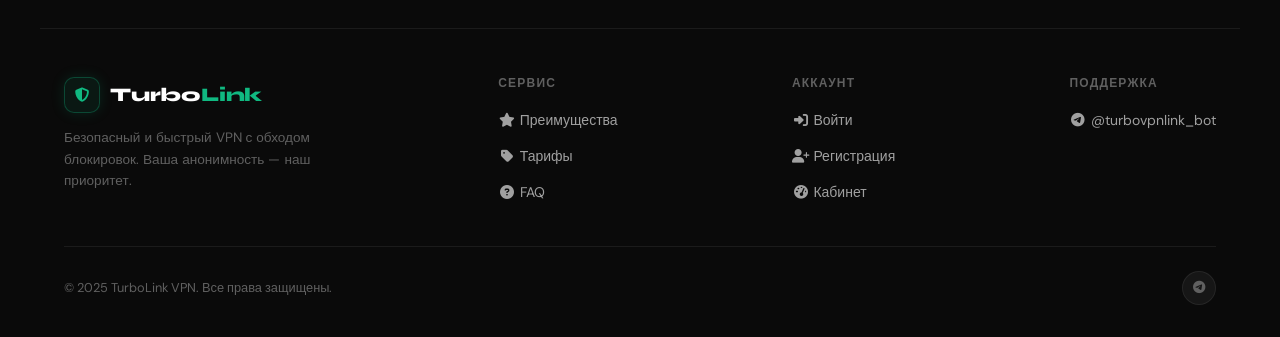
==== commit 8e356925: "Add files via upload" ====
--- a/index.html
+++ b/index.html
@@ -3,447 +3,443 @@
 <head>
   <meta charset="UTF-8" />
   <meta name="viewport" content="width=device-width, initial-scale=1.0" />
-  <meta name="description" content="TurboLink VPN — Быстрый, надёжный и безопасный VPN. Полная анонимность, без ограничений." />
-  <meta name="theme-color" content="#0a0a0a" />
-  <title>TurboLink VPN — Свобода в сети</title>
-
-  <!-- Userfront Toolkit -->
+  <title>TurboLink VPN — Быстрый и безопасный VPN</title>
+  <meta name="description" content="TurboLink VPN — безлимитный VPN с 27 серверами, обходом блокировок DPI, поддержкой до 5 устройств. От 32₽." />
+
+  <link rel="icon" href="favicon.svg" type="image/svg+xml" />
+  <link rel="stylesheet" href="https://cdnjs.cloudflare.com/ajax/libs/font-awesome/6.5.1/css/all.min.css" />
+  <link rel="stylesheet" href="style.css" />
+
   <script defer src="https://cdn.userfront.com/@userfront/toolkit@latest/dist/web-component.umd.js"></script>
-
-  <!-- Styles -->
-  <link rel="stylesheet" href="style.css" />
+  <script defer src="script.js"></script>
 </head>
 <body>
 
-<!-- ── Фоновые орбы ───────────────────────────────────────── -->
-<div class="bg-orb bg-orb-1" aria-hidden="true"></div>
-<div class="bg-orb bg-orb-2" aria-hidden="true"></div>
-
-<!-- ============================================================
-     НАВБАР
-     ============================================================ -->
-<header class="navbar" role="banner">
-  <div class="container">
-    <nav class="navbar__inner" aria-label="Главная навигация">
-
-      <!-- Логотип -->
-      <a href="index.html" class="navbar__logo" aria-label="TurboLink VPN — Главная">
-        <div class="navbar__logo-icon" aria-hidden="true">⚡</div>
-        Turbo<span>Link</span>
+<!-- ── Animated Background ── -->
+<div class="bg-canvas">
+  <div class="bg-grid"></div>
+  <div class="orb orb-1"></div>
+  <div class="orb orb-2"></div>
+  <div class="orb orb-3"></div>
+</div>
+
+<div class="page-wrapper">
+
+  <!-- ══════════════════════════════════
+       NAV
+  ══════════════════════════════════ -->
+  <nav class="nav">
+    <a href="index.html" class="nav-logo">
+      <div class="nav-logo-icon"><i class="fa-solid fa-shield-halved"></i></div>
+      <span class="nav-logo-text">Turbo<span>Link</span></span>
+    </a>
+
+    <div class="nav-links">
+      <a href="#features" class="nav-link">Преимущества</a>
+      <a href="#pricing"  class="nav-link">Тарифы</a>
+      <a href="#faq"      class="nav-link">FAQ</a>
+      <a href="login.html"    class="btn-nav-secondary" id="nav-login"><i class="fa-solid fa-right-to-bracket"></i> Войти</a>
+      <a href="signup.html"   class="btn-nav-primary"   id="nav-signup"><i class="fa-solid fa-user-plus"></i> Регистрация</a>
+      <a href="dashboard.html" class="btn-nav-secondary" id="nav-profile" style="display:none"><i class="fa-solid fa-gauge-high"></i> Кабинет</a>
+      <button onclick="logout()" class="btn-nav-secondary" id="nav-logout" style="display:none"><i class="fa-solid fa-right-from-bracket"></i> Выйти</button>
+    </div>
+
+    <button class="nav-toggle" id="nav-toggle" aria-label="Меню">
+      <i class="fa-solid fa-bars"></i>
+    </button>
+  </nav>
+
+  <!-- Mobile Drawer -->
+  <div class="nav-drawer" id="nav-drawer">
+    <a href="#features"><i class="fa-solid fa-star"></i> Преимущества</a>
+    <a href="#pricing"><i class="fa-solid fa-tag"></i> Тарифы</a>
+    <a href="#faq"><i class="fa-solid fa-circle-question"></i> FAQ</a>
+    <a href="login.html"    id="drawer-login"><i class="fa-solid fa-right-to-bracket"></i> Войти</a>
+    <a href="dashboard.html" id="drawer-profile" style="display:none"><i class="fa-solid fa-gauge-high"></i> Личный кабинет</a>
+    <button onclick="logout()" id="drawer-logout" style="display:none"><i class="fa-solid fa-right-from-bracket"></i> Выйти</button>
+    <a href="signup.html" class="drawer-primary" id="drawer-signup"><i class="fa-solid fa-user-plus"></i> Зарегистрироваться</a>
+  </div>
+
+  <!-- ══════════════════════════════════
+       HERO
+  ══════════════════════════════════ -->
+  <section class="hero">
+    <div class="hero-badge">
+      <i class="fa-solid fa-bolt"></i>
+      Молниеносная скорость · Полная анонимность
+    </div>
+
+    <h1 class="hero-title">
+      Интернет без<br>
+      <span class="accent">ограничений</span>
+    </h1>
+
+    <p class="hero-subtitle">
+      TurboLink VPN — ваш щит в цифровом мире. 27 серверов, обход любых блокировок,
+      безлимитный трафик и ноль логов. От <strong style="color:var(--accent)">115.36₽</strong>.
+    </p>
+
+    <div class="hero-cta">
+      <a href="#pricing" class="btn btn-primary btn-lg">
+        <i class="fa-solid fa-rocket"></i> Начать сейчас
       </a>
-
-      <!-- Ссылки навигации -->
-      <div class="navbar__nav" style="display:flex; gap:28px; align-items:center;">
-        <a href="#features" style="font-size:14px; color:var(--text-muted); transition:var(--transition);"
-           onmouseover="this.style.color='var(--text)'" onmouseout="this.style.color='var(--text-muted)'">
-          Возможности
-        </a>
-        <a href="#plans" style="font-size:14px; color:var(--text-muted); transition:var(--transition);"
-           onmouseover="this.style.color='var(--text)'" onmouseout="this.style.color='var(--text-muted)'">
-          Тарифы
-        </a>
-        <a href="https://t.me/turbovpnlink_bot" target="_blank" rel="noopener"
-           style="font-size:14px; color:var(--text-muted); transition:var(--transition);"
-           onmouseover="this.style.color='var(--text)'" onmouseout="this.style.color='var(--text-muted)'">
-          Telegram-бот
-        </a>
-      </div>
-
-      <!-- Auth-кнопки (обновляются через JS) -->
-      <div class="navbar__actions" id="header-auth" aria-label="Авторизация">
-        <!-- Заполняется script.js -->
-        <a href="login.html" class="btn btn-ghost btn-sm">Войти</a>
-        <a href="signup.html" class="btn btn-primary btn-sm">Попробовать</a>
-      </div>
-
-    </nav>
-  </div>
-</header>
-
-<!-- ============================================================
-     ГЕРОЙ-БЛОК
-     ============================================================ -->
-<main>
-<section class="hero" aria-labelledby="hero-title">
-  <div class="container">
-
-    <div class="hero__badge">
-      <span class="hero__badge-dot" aria-hidden="true"></span>
-      Работает в России · Без ограничений
-    </div>
-
-    <h1 class="hero__title" id="hero-title">
-      Интернет без<br>
-      <span class="hero__title-gradient">границ и цензуры</span>
-    </h1>
-
-    <p class="hero__subtitle">
-      TurboLink VPN — молниеносная скорость, полная анонимность и надёжное шифрование.
-      Подключайтесь к любому контенту из России за считанные секунды.
-    </p>
-
-    <div class="hero__actions">
-      <a href="#plans" class="btn btn-primary btn-lg">
-        ⚡ Выбрать тариф
+      <a href="https://t.me/turbovpnlink_bot" target="_blank" class="btn btn-secondary btn-lg">
+        <i class="fa-brands fa-telegram"></i> Telegram-бот
       </a>
-      <a href="https://t.me/turbovpnlink_bot" target="_blank" rel="noopener" class="btn btn-ghost btn-lg">
-        <span aria-hidden="true">✈️</span> Telegram-бот
-      </a>
-    </div>
-
-    <!-- Статистика -->
-    <div class="hero__stats" role="list" aria-label="Статистика сервиса">
-      <div class="hero__stat" role="listitem">
-        <div class="hero__stat-value">50+</div>
-        <div class="hero__stat-label">Серверов</div>
-      </div>
-      <div class="hero__divider" aria-hidden="true"></div>
-      <div class="hero__stat" role="listitem">
-        <div class="hero__stat-value">10 Гбит</div>
-        <div class="hero__stat-label">Скорость канала</div>
-      </div>
-      <div class="hero__divider" aria-hidden="true"></div>
-      <div class="hero__stat" role="listitem">
-        <div class="hero__stat-value">AES-256</div>
-        <div class="hero__stat-label">Шифрование</div>
-      </div>
-      <div class="hero__divider" aria-hidden="true"></div>
-      <div class="hero__stat" role="listitem">
-        <div class="hero__stat-value">24/7</div>
-        <div class="hero__stat-label">Поддержка</div>
-      </div>
-    </div>
-
-  </div>
-</section>
-
-<!-- ============================================================
-     ПРЕИМУЩЕСТВА
-     ============================================================ -->
-<section class="section" id="features" aria-labelledby="features-title">
-  <div class="container">
-
-    <div class="section__header animate-on-scroll">
-      <div class="section__tag" aria-hidden="true">Возможности</div>
-      <h2 class="section__title" id="features-title">Всё, что нужно<br>для защиты</h2>
-      <p class="section__subtitle">
-        Профессиональный VPN без компромиссов — скорость, безопасность и простота в одном.
+    </div>
+
+    <div class="hero-stats">
+      <div class="hero-stat">
+        <div class="hero-stat-num">27</div>
+        <div class="hero-stat-label">Серверов</div>
+      </div>
+      <div class="hero-stat">
+        <div class="hero-stat-num">∞</div>
+        <div class="hero-stat-label">Трафик</div>
+      </div>
+      <div class="hero-stat">
+        <div class="hero-stat-num">5</div>
+        <div class="hero-stat-label">Устройств</div>
+      </div>
+      <div class="hero-stat">
+        <div class="hero-stat-num">0</div>
+        <div class="hero-stat-label">Логов</div>
+      </div>
+    </div>
+  </section>
+
+  <div class="section-divider"></div>
+
+  <!-- ══════════════════════════════════
+       FEATURES
+  ══════════════════════════════════ -->
+  <section class="section" id="features">
+    <div class="section-header">
+      <div class="section-tag"><i class="fa-solid fa-sparkles"></i> Преимущества</div>
+      <h2 class="section-title">Почему TurboLink?</h2>
+      <p class="section-desc">Всё, что нужно для безопасного и свободного интернета</p>
+    </div>
+
+    <div class="features-grid">
+
+      <div class="feature-card reveal">
+        <div class="feature-icon"><i class="fa-solid fa-globe"></i></div>
+        <div class="feature-title">27 серверов по миру</div>
+        <div class="feature-desc">Серверы в Европе, Азии, Америке и СНГ. Подключайтесь к любой точке мира за секунды.</div>
+      </div>
+
+      <div class="feature-card reveal">
+        <div class="feature-icon"><i class="fa-solid fa-shield-halved"></i></div>
+        <div class="feature-title">Обход DPI и WhiteList</div>
+        <div class="feature-desc">Продвинутый обход глубокой инспекции пакетов. Работает там, где другие VPN падают.</div>
+      </div>
+
+      <div class="feature-card reveal">
+        <div class="feature-icon"><i class="fa-solid fa-infinity"></i></div>
+        <div class="feature-title">Безлимитный трафик</div>
+        <div class="feature-desc">Никаких ограничений по скорости и объёму. Стримьте, качайте, общайтесь без лимитов.</div>
+      </div>
+
+      <div class="feature-card reveal">
+        <div class="feature-icon"><i class="fa-solid fa-eye-slash"></i></div>
+        <div class="feature-title">Строгая политика No-Log</div>
+        <div class="feature-desc">Мы не храним никаких данных о вашей активности. Полная анонимность гарантирована.</div>
+      </div>
+
+      <div class="feature-card reveal">
+        <div class="feature-icon"><i class="fa-solid fa-mobile-screen-button"></i></div>
+        <div class="feature-title">До 5 устройств</div>
+        <div class="feature-desc">Один ключ — пять устройств. iOS, Android, Windows, macOS, Linux и роутеры.</div>
+      </div>
+
+      <div class="feature-card reveal">
+        <div class="feature-icon"><i class="fa-brands fa-telegram"></i></div>
+        <div class="feature-title">Мгновенная выдача</div>
+        <div class="feature-desc">Ключ приходит моментально через Telegram-бот после оплаты. Без ожидания.</div>
+      </div>
+
+    </div>
+  </section>
+
+  <div class="section-divider"></div>
+
+  <!-- ══════════════════════════════════
+       PRICING
+  ══════════════════════════════════ -->
+  <section class="section" id="pricing">
+    <div class="section-header">
+      <div class="section-tag"><i class="fa-solid fa-tag"></i> Тарифы</div>
+      <h2 class="section-title">Простые цены</h2>
+      <p class="section-desc">Выберите подходящий период. Чем дольше — тем выгоднее.</p>
+    </div>
+
+    <div class="pricing-grid">
+
+      <!-- 14 дней -->
+      <div class="pricing-card reveal">
+        <div class="pricing-period">14 дней</div>
+        <div class="pricing-price"><span>₽</span>115.36</div>
+        <div class="pricing-perday">≈ 8.2₽ / день</div>
+        <ul class="pricing-features">
+          <li><i class="fa-solid fa-check"></i> 27 серверов</li>
+          <li><i class="fa-solid fa-check"></i> Безлимит</li>
+          <li><i class="fa-solid fa-check"></i> 5 устройств</li>
+          <li><i class="fa-solid fa-check"></i> No-Log</li>
+        </ul>
+        <button class="btn btn-ghost" onclick="handleBuy('14 дней', 115.36)">
+          <i class="fa-solid fa-cart-plus"></i> Купить
+        </button>
+      </div>
+
+      <!-- 1 месяц -->
+      <div class="pricing-card reveal">
+        <div class="pricing-discount">−45%</div>
+        <div class="pricing-period">1 месяц</div>
+        <div class="pricing-price"><span>₽</span>134.45</div>
+        <div class="pricing-perday">≈ 4.5₽ / день</div>
+        <ul class="pricing-features">
+          <li><i class="fa-solid fa-check"></i> 27 серверов</li>
+          <li><i class="fa-solid fa-check"></i> Безлимит</li>
+          <li><i class="fa-solid fa-check"></i> 5 устройств</li>
+          <li><i class="fa-solid fa-check"></i> No-Log</li>
+        </ul>
+        <button class="btn btn-ghost" onclick="handleBuy('1 месяц', 134.45)">
+          <i class="fa-solid fa-cart-plus"></i> Купить
+        </button>
+      </div>
+
+      <!-- 3 месяца — POPULAR -->
+      <div class="pricing-card popular reveal">
+        <div class="pricing-badge"><i class="fa-solid fa-fire"></i> Хит продаж</div>
+        <div class="pricing-discount">−64%</div>
+        <div class="pricing-period">3 месяца</div>
+        <div class="pricing-price"><span>₽</span>260.22</div>
+        <div class="pricing-perday">≈ 2.9₽ / день</div>
+        <ul class="pricing-features">
+          <li><i class="fa-solid fa-check"></i> 27 серверов</li>
+          <li><i class="fa-solid fa-check"></i> Безлимит</li>
+          <li><i class="fa-solid fa-check"></i> 5 устройств</li>
+          <li><i class="fa-solid fa-check"></i> No-Log</li>
+        </ul>
+        <button class="btn btn-primary" onclick="handleBuy('3 месяца', 260.22)">
+          <i class="fa-solid fa-rocket"></i> Купить
+        </button>
+      </div>
+
+      <!-- 6 месяцев -->
+      <div class="pricing-card reveal">
+        <div class="pricing-discount">−77%</div>
+        <div class="pricing-period">6 месяцев</div>
+        <div class="pricing-price"><span>₽</span>327.88</div>
+        <div class="pricing-perday">≈ 1.8₽ / день</div>
+        <ul class="pricing-features">
+          <li><i class="fa-solid fa-check"></i> 27 серверов</li>
+          <li><i class="fa-solid fa-check"></i> Безлимит</li>
+          <li><i class="fa-solid fa-check"></i> 5 устройств</li>
+          <li><i class="fa-solid fa-check"></i> No-Log</li>
+        </ul>
+        <button class="btn btn-ghost" onclick="handleBuy('6 месяцев', 327.88)">
+          <i class="fa-solid fa-cart-plus"></i> Купить
+        </button>
+      </div>
+
+      <!-- 12 месяцев -->
+      <div class="pricing-card reveal">
+        <div class="pricing-discount">−79%</div>
+        <div class="pricing-period">12 месяцев</div>
+        <div class="pricing-price"><span>₽</span>601.98</div>
+        <div class="pricing-perday">≈ 1.6₽ / день</div>
+        <ul class="pricing-features">
+          <li><i class="fa-solid fa-check"></i> 27 серверов</li>
+          <li><i class="fa-solid fa-check"></i> Безлимит</li>
+          <li><i class="fa-solid fa-check"></i> 5 устройств</li>
+          <li><i class="fa-solid fa-check"></i> No-Log</li>
+        </ul>
+        <button class="btn btn-ghost" onclick="handleBuy('12 месяцев', 601.98)">
+          <i class="fa-solid fa-cart-plus"></i> Купить
+        </button>
+      </div>
+
+    </div>
+  </section>
+
+  <div class="section-divider"></div>
+
+  <!-- ══════════════════════════════════
+       IP CHECKER
+  ══════════════════════════════════ -->
+  <section class="section" id="ip">
+    <div class="section-header">
+      <div class="section-tag"><i class="fa-solid fa-magnifying-glass"></i> Инструмент</div>
+      <h2 class="section-title">Проверить свой IP</h2>
+      <p class="section-desc">Узнайте, что видят сайты, когда вы подключаетесь</p>
+    </div>
+
+    <div class="ip-checker reveal">
+      <i class="fa-solid fa-network-wired" style="font-size:2.2rem;color:var(--accent);margin-bottom:16px;display:block;"></i>
+      <h3 style="font-family:var(--font-head);font-size:1.15rem;font-weight:700;margin-bottom:8px;">Ваш текущий IP-адрес</h3>
+      <p style="font-size:.875rem;color:var(--text-2);margin-bottom:4px;">Нажмите кнопку, чтобы узнать ваш IP и геолокацию</p>
+
+      <div class="ip-result" id="ip-result">
+        <span style="color:var(--text-3);font-size:.85rem;">Нажмите кнопку ниже</span>
+      </div>
+
+      <button class="btn btn-secondary" onclick="checkIP()">
+        <i class="fa-solid fa-radar"></i> Проверить IP
+      </button>
+
+      <p style="font-size:.78rem;color:var(--text-3);margin-top:20px;line-height:1.6;">
+        <i class="fa-solid fa-lock" style="color:var(--accent);"></i>
+        С TurboLink VPN ваш реальный IP скрыт — сайты видят IP нашего сервера
       </p>
     </div>
-
-    <div class="features-grid stagger-children" role="list" aria-label="Преимущества TurboLink">
-
-      <!-- Карточка 1 -->
-      <article class="feature-card" role="listitem">
-        <div class="feature-card__icon" aria-hidden="true">⚡</div>
-        <h3 class="feature-card__title">Молниеносная скорость</h3>
-        <p class="feature-card__desc">
-          Серверы с каналом 10 Гбит/с. Стримите 4K, играйте онлайн и скачивайте файлы
-          без задержек и буферизации.
-        </p>
-      </article>
-
-      <!-- Карточка 2 -->
-      <article class="feature-card" role="listitem">
-        <div class="feature-card__icon" aria-hidden="true">🔒</div>
-        <h3 class="feature-card__title">AES-256 шифрование</h3>
-        <p class="feature-card__desc">
-          Военный стандарт шифрования защищает каждый байт ваших данных.
-          Ни провайдер, ни государство не смогут перехватить трафик.
-        </p>
-      </article>
-
-      <!-- Карточка 3 -->
-      <article class="feature-card" role="listitem">
-        <div class="feature-card__icon" aria-hidden="true">🌍</div>
-        <h3 class="feature-card__title">50+ серверов по всему миру</h3>
-        <p class="feature-card__desc">
-          Серверы в Европе, Азии и Америке. Выбирайте оптимальную точку
-          подключения для минимальной задержки.
-        </p>
-      </article>
-
-      <!-- Карточка 4 -->
-      <article class="feature-card" role="listitem">
-        <div class="feature-card__icon" aria-hidden="true">👁️</div>
-        <h3 class="feature-card__title">No-log политика</h3>
-        <p class="feature-card__desc">
-          Мы не храним логи вашей активности. Ваши сессии, сайты и история
-          не записываются — гарантировано.
-        </p>
-      </article>
-
-      <!-- Карточка 5 -->
-      <article class="feature-card" role="listitem">
-        <div class="feature-card__icon" aria-hidden="true">📱</div>
-        <h3 class="feature-card__title">Все устройства</h3>
-        <p class="feature-card__desc">
-          Работает на Android, iOS, Windows, macOS и роутерах.
-          Один аккаунт — неограниченное количество устройств.
-        </p>
-      </article>
-
-      <!-- Карточка 6 -->
-      <article class="feature-card" role="listitem">
-        <div class="feature-card__icon" aria-hidden="true">✈️</div>
-        <h3 class="feature-card__title">Telegram-бот</h3>
-        <p class="feature-card__desc">
-          Управляйте подпиской прямо в Telegram: оплата, конфиги,
-          поддержка — всё в одном боте без лишних кликов.
-        </p>
-      </article>
-
-    </div>
-  </div>
-</section>
-
-<!-- ============================================================
-     ТАРИФЫ
-     ============================================================ -->
-<section class="section plans-section" id="plans" aria-labelledby="plans-title">
-  <div class="container">
-
-    <div class="section__header animate-on-scroll">
-      <div class="section__tag" aria-hidden="true">Тарифы</div>
-      <h2 class="section__title" id="plans-title">Выберите свой план</h2>
-      <p class="section__subtitle">
-        Простые цены без скрытых платежей. Оплата через Telegram-бот после оформления.
-      </p>
-    </div>
-
-    <div class="plans-grid stagger-children" role="list" aria-label="Тарифные планы TurboLink VPN">
-
-      <!-- ── Тариф: 14 дней ────────────────────────────────── -->
-      <article class="plan-card" role="listitem" aria-label="Тариф 14 дней — 32 рубля">
-        <div>
-          <div class="plan-period">14 дней</div>
-          <p style="font-size:12px; color:var(--text-dim); margin-top:4px;">Попробовать сервис</p>
-        </div>
-
-        <div class="plan-price">
-          <span class="plan-price__currency">₽</span>
-          <span class="plan-price__amount">32</span>
-        </div>
-
-        <ul class="plan-features" aria-label="Включено в тариф">
-          <li>Безлимитный трафик</li>
-          <li>Все 50+ серверов</li>
-          <li>Поддержка 24/7</li>
-          <li>Все протоколы</li>
-        </ul>
-
-        <button
-          class="btn btn-outline btn-full"
-          data-buy-plan="plan-14"
-          aria-label="Купить тариф 14 дней за 32 рубля"
-        >
-          Купить
-        </button>
-      </article>
-
-      <!-- ── Тариф: 1 месяц ────────────────────────────────── -->
-      <article class="plan-card" role="listitem" aria-label="Тариф 1 месяц — 53 рубля">
-        <div>
-          <div class="plan-period">1 месяц</div>
-          <p style="font-size:12px; color:var(--text-dim); margin-top:4px;">Стандартный доступ</p>
-        </div>
-
-        <div class="plan-price">
-          <span class="plan-price__currency">₽</span>
-          <span class="plan-price__amount">53</span>
-          <span class="plan-price__per">/ мес</span>
-        </div>
-
-        <ul class="plan-features" aria-label="Включено в тариф">
-          <li>Безлимитный трафик</li>
-          <li>Все 50+ серверов</li>
-          <li>Поддержка 24/7</li>
-          <li>Все протоколы</li>
-        </ul>
-
-        <button
-          class="btn btn-outline btn-full"
-          data-buy-plan="plan-1m"
-          aria-label="Купить тариф 1 месяц за 53 рубля"
-        >
-          Купить
-        </button>
-      </article>
-
-      <!-- ── Тариф: 3 месяца (ПОПУЛЯРНЫЙ) ─────────────────── -->
-      <article class="plan-card plan-card--popular" role="listitem" aria-label="Тариф 3 месяца — 174 рубля, популярный">
-        <div>
-          <div class="plan-badge">🔥 Популярный</div>
-          <div class="plan-period">3 месяца</div>
-          <p style="font-size:12px; color:var(--text-dim); margin-top:4px;">Экономия 25%</p>
-        </div>
-
-        <div class="plan-price">
-          <span class="plan-price__currency">₽</span>
-          <span class="plan-price__amount">174</span>
-          <span class="plan-price__per">/ 3 мес</span>
-        </div>
-
-        <ul class="plan-features" aria-label="Включено в тариф">
-          <li>Безлимитный трафик</li>
-          <li>Все 50+ серверов</li>
-          <li>Поддержка 24/7</li>
-          <li>Все протоколы</li>
-          <li>Приоритетная очередь</li>
-        </ul>
-
-        <button
-          class="btn btn-primary btn-full"
-          data-buy-plan="plan-3m"
-          aria-label="Купить тариф 3 месяца за 174 рубля"
-        >
-          Купить
-        </button>
-      </article>
-
-      <!-- ── Тариф: 6 месяцев ──────────────────────────────── -->
-      <article class="plan-card" role="listitem" aria-label="Тариф 6 месяцев — 327 рублей">
-        <div>
-          <div class="plan-period">6 месяцев</div>
-          <p style="font-size:12px; color:var(--text-dim); margin-top:4px;">Экономия 35%</p>
-        </div>
-
-        <div class="plan-price">
-          <span class="plan-price__currency">₽</span>
-          <span class="plan-price__amount">327</span>
-          <span class="plan-price__per">/ 6 мес</span>
-        </div>
-
-        <ul class="plan-features" aria-label="Включено в тариф">
-          <li>Безлимитный трафик</li>
-          <li>Все 50+ серверов</li>
-          <li>Поддержка 24/7</li>
-          <li>Все протоколы</li>
-          <li>Приоритетная очередь</li>
-        </ul>
-
-        <button
-          class="btn btn-outline btn-full"
-          data-buy-plan="plan-6m"
-          aria-label="Купить тариф 6 месяцев за 327 рублей"
-        >
-          Купить
-        </button>
-      </article>
-
-      <!-- ── Тариф: 12 месяцев ─────────────────────────────── -->
-      <article class="plan-card" role="listitem" aria-label="Тариф 12 месяцев — 601 рубль">
-        <div>
-          <div class="plan-badge" style="background:linear-gradient(90deg,#f59e0b,#d97706); color:#000;">
-            💎 Выгоднее всего
-          </div>
-          <div class="plan-period">12 месяцев</div>
-          <p style="font-size:12px; color:var(--text-dim); margin-top:4px;">Экономия 50%</p>
-        </div>
-
-        <div class="plan-price">
-          <span class="plan-price__currency">₽</span>
-          <span class="plan-price__amount">601</span>
-          <span class="plan-price__per">/ год</span>
-        </div>
-
-        <ul class="plan-features" aria-label="Включено в тариф">
-          <li>Безлимитный трафик</li>
-          <li>Все 50+ серверов</li>
-          <li>Поддержка 24/7</li>
-          <li>Все протоколы</li>
-          <li>Приоритетная очередь</li>
-          <li>Семейный аккаунт</li>
-        </ul>
-
-        <button
-          class="btn btn-outline btn-full"
-          data-buy-plan="plan-12m"
-          aria-label="Купить тариф 12 месяцев за 601 рубль"
-        >
-          Купить
-        </button>
-      </article>
-
-    </div><!-- /plans-grid -->
-
-    <!-- Подсказка под тарифами -->
-    <p style="text-align:center; margin-top:28px; font-size:13px; color:var(--text-dim);">
-      После оформления заказа — оплата в <a href="https://t.me/turbovpnlink_bot" target="_blank" rel="noopener" style="color:var(--accent);">@turbovpnlink_bot</a>.
-      Конфиг придёт автоматически.
-    </p>
-
-  </div>
-</section>
-
-<!-- ============================================================
-     FAQ / ГАРАНТИИ
-     ============================================================ -->
-<section class="section" aria-labelledby="guarantee-title">
-  <div class="container">
-
-    <div style="
-      background: var(--card);
-      border: 1px solid var(--border-accent);
-      border-radius: var(--radius-xl);
-      padding: 48px;
-      display: flex;
-      align-items: center;
-      justify-content: space-between;
-      gap: 32px;
-      flex-wrap: wrap;
-    " class="animate-on-scroll">
-
-      <div>
-        <div class="section__tag" aria-hidden="true">Гарантия</div>
-        <h2 class="section__title" id="guarantee-title" style="margin-bottom:12px; font-size:clamp(24px,3vw,36px);">
-          Не понравится — вернём деньги
-        </h2>
-        <p style="color:var(--text-muted); max-width:500px; font-size:15px; line-height:1.7;">
-          Если TurboLink VPN не оправдает ваших ожиданий в течение первых 24 часов — 
-          мы вернём полную стоимость без вопросов. Просто напишите в бот.
-        </p>
-      </div>
-
-      <a href="https://t.me/turbovpnlink_bot" target="_blank" rel="noopener" class="btn btn-primary btn-lg" style="flex-shrink:0;">
-        ✈️ Начать сейчас
-      </a>
-
-    </div>
-
-  </div>
-</section>
-</main>
-
-<!-- ============================================================
-     ФУТЕР
-     ============================================================ -->
-<footer class="footer" role="contentinfo">
-  <div class="container">
-    <div class="footer__inner">
-
-      <div class="footer__logo">
-        Turbo<span>Link</span> VPN
-      </div>
-
-      <p class="footer__copy">
-        © 2024 TurboLink VPN. Все права защищены.
-      </p>
-
-      <nav class="footer__links" aria-label="Ссылки футера">
-        <a href="login.html">Войти</a>
-        <a href="signup.html">Регистрация</a>
-        <a href="https://t.me/turbovpnlink_bot" target="_blank" rel="noopener">Telegram</a>
-      </nav>
-
-    </div>
-  </div>
-</footer>
-
-<!-- ============================================================
-     СКРИПТ
-     ============================================================ -->
-<script src="script.js"></script>
-
+  </section>
+
+  <div class="section-divider"></div>
+
+  <!-- ══════════════════════════════════
+       FAQ
+  ══════════════════════════════════ -->
+  <section class="section" id="faq">
+    <div class="section-header">
+      <div class="section-tag"><i class="fa-solid fa-circle-question"></i> FAQ</div>
+      <h2 class="section-title">Частые вопросы</h2>
+      <p class="section-desc">Не нашли ответ? Пишите в Telegram-бот</p>
+    </div>
+
+    <div class="faq-list">
+
+      <div class="faq-item">
+        <div class="faq-question">
+          <span>Как получить ключ после оплаты?</span>
+          <div class="faq-icon"><i class="fa-solid fa-plus"></i></div>
+        </div>
+        <div class="faq-answer">
+          После оплаты перейдите в Telegram-бот <strong>@turbovpnlink_bot</strong>. Ключ будет выдан автоматически в течение нескольких секунд. Никакого ожидания — всё работает моментально.
+        </div>
+      </div>
+
+      <div class="faq-item">
+        <div class="faq-question">
+          <span>На каких устройствах работает TurboLink VPN?</span>
+          <div class="faq-icon"><i class="fa-solid fa-plus"></i></div>
+        </div>
+        <div class="faq-answer">
+          Поддерживаются iOS, Android, Windows, macOS, Linux, а также роутеры. Один ключ позволяет подключить до 5 устройств одновременно.
+        </div>
+      </div>
+
+      <div class="faq-item">
+        <div class="faq-question">
+          <span>Что такое DPI bypass и WhiteList?</span>
+          <div class="faq-icon"><i class="fa-solid fa-plus"></i></div>
+        </div>
+        <div class="faq-answer">
+          DPI (Deep Packet Inspection) — технология, которую провайдеры используют для блокировки VPN. Мы применяем специальное маскирование трафика, которое делает его неотличимым от обычного HTTPS. WhiteList — список доменов, трафик к которым идёт напрямую (например, российские банки и сервисы), чтобы они работали корректно.
+        </div>
+      </div>
+
+      <div class="faq-item">
+        <div class="faq-question">
+          <span>Вы правда не храните логи?</span>
+          <div class="faq-icon"><i class="fa-solid fa-plus"></i></div>
+        </div>
+        <div class="faq-answer">
+          Абсолютно. Мы придерживаемся строгой политики No-Log: не записываем ваш IP, посещённые сайты, объём трафика или время сессий. Ваша конфиденциальность — наш приоритет.
+        </div>
+      </div>
+
+      <div class="faq-item">
+        <div class="faq-question">
+          <span>Как продлить подписку?</span>
+          <div class="faq-icon"><i class="fa-solid fa-plus"></i></div>
+        </div>
+        <div class="faq-answer">
+          Просто купите новый тариф через сайт или Telegram-бот. При продлении новый период добавляется к оставшемуся — ключ меняться не будет.
+        </div>
+      </div>
+
+      <div class="faq-item">
+        <div class="faq-question">
+          <span>Есть ли возврат средств?</span>
+          <div class="faq-icon"><i class="fa-solid fa-plus"></i></div>
+        </div>
+        <div class="faq-answer">
+          Да. Если VPN не работает у вас в течение первых 24 часов, мы вернём деньги. Напишите в поддержку через Telegram-бот.
+        </div>
+      </div>
+
+    </div>
+  </section>
+
+  <!-- ══════════════════════════════════
+       CTA BANNER
+  ══════════════════════════════════ -->
+  <section style="padding:0 24px 96px;">
+    <div style="max-width:900px;margin:0 auto;background:linear-gradient(135deg,rgba(16,185,129,.12) 0%,var(--card) 60%);border:1px solid var(--border-accent);border-radius:var(--radius-xl);padding:60px 40px;text-align:center;" class="reveal">
+      <div style="font-size:2.5rem;margin-bottom:16px;">🛡️</div>
+      <h2 style="font-family:var(--font-head);font-size:clamp(1.6rem,4vw,2.2rem);font-weight:800;margin-bottom:12px;">Готовы к свободному интернету?</h2>
+      <p style="color:var(--text-2);font-size:.95rem;max-width:480px;margin:0 auto 32px;">Первые 14 дней всего за <strong style="color:var(--accent)">115.36₽</strong>. Без скрытых платежей, без лишних вопросов.</p>
+      <div style="display:flex;gap:14px;justify-content:center;flex-wrap:wrap;">
+        <a href="#pricing" class="btn btn-primary btn-lg"><i class="fa-solid fa-bolt"></i> Выбрать тариф</a>
+        <a href="https://t.me/turbovpnlink_bot" target="_blank" class="btn btn-secondary btn-lg"><i class="fa-brands fa-telegram"></i> Перейти в бот</a>
+      </div>
+    </div>
+  </section>
+
+  <!-- ══════════════════════════════════
+       FOOTER
+  ══════════════════════════════════ -->
+  <footer>
+    <div class="footer">
+      <div class="footer-inner">
+
+        <div class="footer-brand">
+          <a href="index.html" class="nav-logo" style="justify-content:flex-start;">
+            <div class="nav-logo-icon"><i class="fa-solid fa-shield-halved"></i></div>
+            <span class="nav-logo-text">Turbo<span>Link</span></span>
+          </a>
+          <p>Безопасный и быстрый VPN с обходом блокировок. Ваша анонимность — наш приоритет.</p>
+        </div>
+
+        <div class="footer-links">
+          <h4>Сервис</h4>
+          <ul>
+            <li><a href="#features"><i class="fa-solid fa-star fa-fw"></i> Преимущества</a></li>
+            <li><a href="#pricing"><i class="fa-solid fa-tag fa-fw"></i> Тарифы</a></li>
+            <li><a href="#faq"><i class="fa-solid fa-circle-question fa-fw"></i> FAQ</a></li>
+          </ul>
+        </div>
+
+        <div class="footer-links">
+          <h4>Аккаунт</h4>
+          <ul>
+            <li><a href="login.html"><i class="fa-solid fa-right-to-bracket fa-fw"></i> Войти</a></li>
+            <li><a href="signup.html"><i class="fa-solid fa-user-plus fa-fw"></i> Регистрация</a></li>
+            <li><a href="dashboard.html"><i class="fa-solid fa-gauge-high fa-fw"></i> Кабинет</a></li>
+          </ul>
+        </div>
+
+        <div class="footer-links">
+          <h4>Поддержка</h4>
+          <ul>
+            <li><a href="https://t.me/turbovpnlink_bot" target="_blank"><i class="fa-brands fa-telegram fa-fw"></i> @turbovpnlink_bot</a></li>
+          </ul>
+        </div>
+
+      </div>
+
+      <div class="footer-bottom">
+        <p>&copy; 2025 TurboLink VPN. Все права защищены.</p>
+        <div class="footer-socials">
+          <a href="https://t.me/turbovpnlink_bot" target="_blank" title="Telegram">
+            <i class="fa-brands fa-telegram"></i>
+          </a>
+        </div>
+      </div>
+    </div>
+  </footer>
+
+</div><!-- /page-wrapper -->
 </body>
 </html>
--- a/style.css
+++ b/style.css
@@ -1,455 +1,454 @@
-/* ============================================================
-   TURBOLINK VPN — style.css
-   Тёмная тема, Glassmorphism, Адаптив, Анимации
-   ============================================================ */
-
-/* ── Google Fonts ────────────────────────────────────────── */
-@import url('https://fonts.googleapis.com/css2?family=Syne:wght@400;500;600;700;800&family=DM+Sans:ital,opsz,wght@0,9..40,300;0,9..40,400;0,9..40,500;0,9..40,600;1,9..40,300&display=swap');
-
-/* ── CSS Variables ───────────────────────────────────────── */
+/* ========================================
+   TURBOLINK VPN — GLOBAL STYLESHEET
+   Dark Cyberpunk × Glassmorphism
+   ======================================== */
+
+@import url('https://fonts.googleapis.com/css2?family=Syne:wght@400;500;600;700;800&family=DM+Sans:ital,opsz,wght@0,9..40,300;0,9..40,400;0,9..40,500;0,9..40,600;1,9..40,400&display=swap');
+
+/* ── CSS Variables ── */
 :root {
-  --bg:          #0a0a0a;
-  --bg-alt:      #0f0f0f;
-  --card:        #111111;
-  --card-hover:  #161616;
-  --border:      rgba(255, 255, 255, 0.06);
+  --accent:        #10B981;
+  --accent-dim:    #0d9268;
+  --accent-glow:   rgba(16, 185, 129, 0.25);
+  --accent-trace:  rgba(16, 185, 129, 0.08);
+  --bg:            #0a0a0a;
+  --bg-1:          #0e0e0e;
+  --card:          #111111;
+  --card-2:        #161616;
+  --border:        rgba(255,255,255,0.07);
   --border-accent: rgba(16, 185, 129, 0.3);
-
-  --text:        #ffffff;
-  --text-muted:  #888888;
-  --text-dim:    #555555;
-
-  --accent:      #10B981;
-  --accent-dim:  rgba(16, 185, 129, 0.15);
-  --accent-glow: rgba(16, 185, 129, 0.35);
-  --accent-dark: #0d9668;
-
-  --glass-bg:    rgba(17, 17, 17, 0.7);
-  --glass-blur:  16px;
-
-  --radius-sm:   8px;
-  --radius:      14px;
-  --radius-lg:   20px;
-  --radius-xl:   28px;
-
-  --font-display: 'Syne', sans-serif;
-  --font-body:    'DM Sans', sans-serif;
-
-  --shadow-card:  0 4px 32px rgba(0, 0, 0, 0.4);
-  --shadow-accent: 0 0 40px rgba(16, 185, 129, 0.2);
-  --shadow-btn:   0 4px 20px rgba(16, 185, 129, 0.35);
-
-  --transition: 0.25s cubic-bezier(0.4, 0, 0.2, 1);
-}
-
-/* ── Reset & Base ────────────────────────────────────────── */
-*, *::before, *::after {
-  box-sizing: border-box;
-  margin: 0;
-  padding: 0;
-}
-
-html {
-  scroll-behavior: smooth;
-  -webkit-text-size-adjust: 100%;
-}
+  --text:          #ffffff;
+  --text-2:        #a0a0a0;
+  --text-3:        #606060;
+  --radius:        14px;
+  --radius-lg:     20px;
+  --radius-xl:     28px;
+  --trans:         cubic-bezier(.4,0,.2,1);
+  --font-head:     'Syne', sans-serif;
+  --font-body:     'DM Sans', sans-serif;
+  --shadow:        0 8px 32px rgba(0,0,0,.6);
+  --shadow-accent: 0 0 40px rgba(16,185,129,.18);
+}
+
+/* ── Reset ── */
+*, *::before, *::after { box-sizing: border-box; margin: 0; padding: 0; }
+html { scroll-behavior: smooth; -webkit-font-smoothing: antialiased; }
 
 body {
-  background-color: var(--bg);
+  font-family: var(--font-body);
+  background: var(--bg);
   color: var(--text);
-  font-family: var(--font-body);
-  font-size: 15px;
-  line-height: 1.6;
+  line-height: 1.65;
   min-height: 100vh;
   overflow-x: hidden;
-  -webkit-font-smoothing: antialiased;
-  -moz-osx-font-smoothing: grayscale;
-}
-
-a {
-  color: inherit;
-  text-decoration: none;
-}
-
-img, svg {
-  display: block;
-  max-width: 100%;
-}
-
-button {
-  cursor: pointer;
-  border: none;
-  background: none;
-  font-family: var(--font-body);
-}
-
-ul, ol {
-  list-style: none;
-}
-
-/* ── Background Noise Texture ────────────────────────────── */
-body::before {
-  content: '';
+}
+
+/* ── Custom Scrollbar ── */
+::-webkit-scrollbar { width: 6px; }
+::-webkit-scrollbar-track { background: var(--bg); }
+::-webkit-scrollbar-thumb { background: #2a2a2a; border-radius: 99px; }
+::-webkit-scrollbar-thumb:hover { background: var(--accent-dim); }
+
+/* ── Selection ── */
+::selection { background: var(--accent-glow); color: var(--text); }
+
+/* ── Typography ── */
+h1, h2, h3, h4, h5 { font-family: var(--font-head); line-height: 1.15; letter-spacing: -0.02em; }
+
+a { color: var(--accent); text-decoration: none; transition: opacity .2s; }
+a:hover { opacity: .8; }
+
+img { max-width: 100%; display: block; }
+
+/* ── ANIMATED BACKGROUND ── */
+.bg-canvas {
   position: fixed;
   inset: 0;
+  z-index: 0;
+  pointer-events: none;
+  overflow: hidden;
+}
+
+.bg-canvas::before {
+  content: '';
+  position: absolute;
+  inset: 0;
+  background:
+    radial-gradient(ellipse 60% 50% at 20% 20%, rgba(16,185,129,.07) 0%, transparent 60%),
+    radial-gradient(ellipse 50% 60% at 80% 80%, rgba(16,185,129,.05) 0%, transparent 60%),
+    radial-gradient(ellipse 40% 40% at 50% 50%, rgba(16,185,129,.03) 0%, transparent 70%);
+  animation: bgPulse 12s ease-in-out infinite alternate;
+}
+
+@keyframes bgPulse {
+  0%   { opacity: .6; transform: scale(1); }
+  100% { opacity: 1;  transform: scale(1.04); }
+}
+
+.bg-grid {
+  position: absolute;
+  inset: 0;
   background-image:
-    url("data:image/svg+xml,%3Csvg viewBox='0 0 256 256' xmlns='http://www.w3.org/2000/svg'%3E%3Cfilter id='noise'%3E%3CfeTurbulence type='fractalNoise' baseFrequency='0.9' numOctaves='4' stitchTiles='stitch'/%3E%3C/filter%3E%3Crect width='100%25' height='100%25' filter='url(%23noise)' opacity='0.035'/%3E%3C/svg%3E");
-  background-size: 200px 200px;
-  pointer-events: none;
-  z-index: 0;
-  opacity: 0.4;
-}
-
-/* ── Background Glow Orbs ────────────────────────────────── */
-.bg-orb {
-  position: fixed;
+    linear-gradient(rgba(16,185,129,.04) 1px, transparent 1px),
+    linear-gradient(90deg, rgba(16,185,129,.04) 1px, transparent 1px);
+  background-size: 48px 48px;
+  mask-image: radial-gradient(ellipse 80% 60% at 50% 50%, black 30%, transparent 80%);
+}
+
+/* ── Floating Orbs ── */
+.orb {
+  position: absolute;
   border-radius: 50%;
-  filter: blur(120px);
-  pointer-events: none;
-  z-index: 0;
-  animation: orbPulse 8s ease-in-out infinite;
-}
-
-.bg-orb-1 {
-  width: 600px;
-  height: 600px;
-  background: radial-gradient(circle, rgba(16, 185, 129, 0.07) 0%, transparent 70%);
-  top: -200px;
-  right: -100px;
+  filter: blur(80px);
+  animation: orbFloat 20s ease-in-out infinite;
+}
+.orb-1 {
+  width: 400px; height: 400px;
+  background: rgba(16,185,129,.09);
+  top: -100px; left: -100px;
   animation-delay: 0s;
 }
-
-.bg-orb-2 {
-  width: 400px;
-  height: 400px;
-  background: radial-gradient(circle, rgba(16, 185, 129, 0.05) 0%, transparent 70%);
-  bottom: 10%;
-  left: -100px;
-  animation-delay: 4s;
-}
-
-@keyframes orbPulse {
-  0%, 100% { opacity: 0.6; transform: scale(1); }
-  50%       { opacity: 1;   transform: scale(1.08); }
-}
-
-/* ── Container ───────────────────────────────────────────── */
-.container {
-  max-width: 1180px;
-  margin: 0 auto;
-  padding: 0 24px;
+.orb-2 {
+  width: 300px; height: 300px;
+  background: rgba(16,185,129,.06);
+  bottom: 10%; right: -80px;
+  animation-delay: -7s;
+}
+.orb-3 {
+  width: 200px; height: 200px;
+  background: rgba(16,185,129,.05);
+  top: 50%; left: 50%;
+  transform: translate(-50%,-50%);
+  animation-delay: -14s;
+}
+@keyframes orbFloat {
+  0%,100% { transform: translateY(0) scale(1); }
+  33%      { transform: translateY(-30px) scale(1.05); }
+  66%      { transform: translateY(20px) scale(.97); }
+}
+
+/* ── Main Content Wrapper ── */
+.page-wrapper {
   position: relative;
   z-index: 1;
 }
 
-/* ── Header / Navbar ─────────────────────────────────────── */
-.navbar {
+/* ========================================
+   HEADER / NAV
+   ======================================== */
+.nav {
   position: fixed;
-  top: 0;
-  left: 0;
-  right: 0;
+  top: 0; left: 0; right: 0;
   z-index: 100;
-  backdrop-filter: blur(var(--glass-blur)) saturate(180%);
-  -webkit-backdrop-filter: blur(var(--glass-blur)) saturate(180%);
-  background: rgba(10, 10, 10, 0.85);
+  padding: 0 24px;
+  height: 68px;
+  display: flex;
+  align-items: center;
+  justify-content: space-between;
+  background: rgba(10,10,10,.7);
+  backdrop-filter: blur(20px) saturate(1.5);
+  -webkit-backdrop-filter: blur(20px) saturate(1.5);
   border-bottom: 1px solid var(--border);
-  transition: var(--transition);
-}
-
-.navbar.scrolled {
-  box-shadow: 0 4px 30px rgba(0, 0, 0, 0.5);
-}
-
-.navbar__inner {
-  display: flex;
-  align-items: center;
-  justify-content: space-between;
-  height: 64px;
-}
-
-.navbar__logo {
+  transition: background .3s var(--trans);
+}
+.nav.scrolled {
+  background: rgba(10,10,10,.92);
+}
+
+.nav-logo {
   display: flex;
   align-items: center;
   gap: 10px;
-  font-family: var(--font-display);
-  font-size: 20px;
+  font-family: var(--font-head);
   font-weight: 800;
-  letter-spacing: -0.5px;
+  font-size: 1.2rem;
   color: var(--text);
-}
-
-.navbar__logo-icon {
-  width: 32px;
-  height: 32px;
-  background: linear-gradient(135deg, var(--accent), #059669);
-  border-radius: 8px;
-  display: flex;
-  align-items: center;
-  justify-content: center;
-  font-size: 16px;
-  box-shadow: var(--shadow-btn);
-  flex-shrink: 0;
-}
-
-.navbar__logo span {
-  color: var(--accent);
-}
-
-.navbar__actions {
-  display: flex;
-  align-items: center;
-  gap: 12px;
-}
-
-/* ── Buttons ─────────────────────────────────────────────── */
+  text-decoration: none;
+  letter-spacing: -.01em;
+}
+.nav-logo-icon {
+  width: 36px; height: 36px;
+  background: var(--accent-trace);
+  border: 1.5px solid var(--border-accent);
+  border-radius: 10px;
+  display: flex;
+  align-items: center;
+  justify-content: center;
+  color: var(--accent);
+  font-size: .9rem;
+  box-shadow: 0 0 14px rgba(16,185,129,.15);
+}
+.nav-logo-text span { color: var(--accent); }
+
+.nav-links {
+  display: flex;
+  align-items: center;
+  gap: 8px;
+}
+
+.nav-link {
+  padding: 8px 18px;
+  border-radius: 99px;
+  font-size: .875rem;
+  font-weight: 500;
+  color: var(--text-2);
+  transition: color .2s, background .2s;
+  cursor: pointer;
+  font-family: var(--font-body);
+}
+.nav-link:hover { color: var(--text); background: rgba(255,255,255,.05); }
+
+.btn-nav-secondary {
+  padding: 8px 20px;
+  border-radius: 99px;
+  border: 1px solid var(--border-accent);
+  color: var(--accent);
+  font-size: .875rem;
+  font-weight: 500;
+  background: var(--accent-trace);
+  transition: all .2s;
+  cursor: pointer;
+  font-family: var(--font-body);
+  text-decoration: none;
+  display: inline-flex;
+  align-items: center;
+  gap: 6px;
+}
+.btn-nav-secondary:hover {
+  background: rgba(16,185,129,.15);
+  border-color: var(--accent);
+  box-shadow: 0 0 20px rgba(16,185,129,.2);
+  opacity: 1;
+}
+
+.btn-nav-primary {
+  padding: 8px 22px;
+  border-radius: 99px;
+  border: none;
+  background: var(--accent);
+  color: #000;
+  font-size: .875rem;
+  font-weight: 700;
+  transition: all .2s;
+  cursor: pointer;
+  font-family: var(--font-body);
+  text-decoration: none;
+  display: inline-flex;
+  align-items: center;
+  gap: 6px;
+}
+.btn-nav-primary:hover {
+  background: #0fd494;
+  box-shadow: 0 0 24px rgba(16,185,129,.4);
+  transform: translateY(-1px);
+  opacity: 1;
+}
+
+/* Mobile nav toggle */
+.nav-toggle {
+  display: none;
+  background: none;
+  border: none;
+  color: var(--text);
+  font-size: 1.3rem;
+  cursor: pointer;
+  padding: 8px;
+}
+
+/* ========================================
+   HERO
+   ======================================== */
+.hero {
+  padding: 160px 24px 100px;
+  text-align: center;
+  max-width: 920px;
+  margin: 0 auto;
+}
+
+.hero-badge {
+  display: inline-flex;
+  align-items: center;
+  gap: 8px;
+  padding: 6px 16px;
+  background: var(--accent-trace);
+  border: 1px solid var(--border-accent);
+  border-radius: 99px;
+  font-size: .8rem;
+  font-weight: 600;
+  color: var(--accent);
+  letter-spacing: .05em;
+  text-transform: uppercase;
+  margin-bottom: 32px;
+  animation: fadeUp .6s var(--trans) both;
+}
+.hero-badge i { font-size: .75rem; }
+
+.hero-title {
+  font-size: clamp(2.8rem, 7vw, 5.5rem);
+  font-weight: 800;
+  line-height: 1.05;
+  letter-spacing: -.04em;
+  margin-bottom: 24px;
+  animation: fadeUp .6s .1s var(--trans) both;
+}
+.hero-title .accent { color: var(--accent); position: relative; }
+.hero-title .accent::after {
+  content: '';
+  position: absolute;
+  bottom: 2px; left: 0; right: 0;
+  height: 3px;
+  background: linear-gradient(90deg, var(--accent), transparent);
+  border-radius: 2px;
+  opacity: .5;
+}
+
+.hero-subtitle {
+  font-size: clamp(1rem, 2vw, 1.2rem);
+  color: var(--text-2);
+  max-width: 580px;
+  margin: 0 auto 44px;
+  font-weight: 400;
+  line-height: 1.7;
+  animation: fadeUp .6s .2s var(--trans) both;
+}
+
+.hero-cta {
+  display: flex;
+  gap: 14px;
+  justify-content: center;
+  flex-wrap: wrap;
+  animation: fadeUp .6s .3s var(--trans) both;
+}
+
+.hero-stats {
+  display: flex;
+  gap: 48px;
+  justify-content: center;
+  margin-top: 72px;
+  flex-wrap: wrap;
+  animation: fadeUp .6s .4s var(--trans) both;
+}
+.hero-stat { text-align: center; }
+.hero-stat-num {
+  font-family: var(--font-head);
+  font-size: 2rem;
+  font-weight: 800;
+  color: var(--accent);
+  line-height: 1;
+  margin-bottom: 4px;
+}
+.hero-stat-label { font-size: .8rem; color: var(--text-3); text-transform: uppercase; letter-spacing: .08em; }
+
+/* ── Divider ── */
+.section-divider {
+  height: 1px;
+  background: linear-gradient(90deg, transparent, var(--border-accent), transparent);
+  margin: 0 auto;
+  max-width: 600px;
+}
+
+/* ========================================
+   SECTIONS
+   ======================================== */
+.section {
+  padding: 96px 24px;
+  max-width: 1200px;
+  margin: 0 auto;
+}
+
+.section-header {
+  text-align: center;
+  margin-bottom: 64px;
+}
+.section-tag {
+  display: inline-block;
+  font-size: .75rem;
+  font-weight: 700;
+  letter-spacing: .12em;
+  text-transform: uppercase;
+  color: var(--accent);
+  margin-bottom: 14px;
+}
+.section-title {
+  font-size: clamp(1.8rem, 4vw, 2.8rem);
+  font-weight: 800;
+  margin-bottom: 16px;
+}
+.section-desc {
+  font-size: 1rem;
+  color: var(--text-2);
+  max-width: 520px;
+  margin: 0 auto;
+}
+
+/* ========================================
+   BUTTONS (Global)
+   ======================================== */
 .btn {
   display: inline-flex;
   align-items: center;
-  justify-content: center;
   gap: 8px;
+  padding: 14px 32px;
+  border-radius: 99px;
   font-family: var(--font-body);
-  font-size: 14px;
-  font-weight: 500;
-  border-radius: var(--radius-sm);
-  padding: 10px 20px;
-  transition: var(--transition);
-  white-space: nowrap;
+  font-size: .95rem;
+  font-weight: 600;
+  cursor: pointer;
+  transition: all .25s var(--trans);
+  text-decoration: none;
+  border: none;
+  outline: none;
   position: relative;
   overflow: hidden;
-}
-
+  white-space: nowrap;
+}
 .btn::after {
   content: '';
   position: absolute;
   inset: 0;
   background: rgba(255,255,255,0);
-  transition: var(--transition);
-}
-
-.btn:hover::after {
-  background: rgba(255,255,255,0.04);
-}
+  transition: background .2s;
+}
+.btn:hover::after { background: rgba(255,255,255,.06); }
 
 .btn-primary {
-  background: linear-gradient(135deg, var(--accent), #059669);
+  background: var(--accent);
   color: #000;
-  font-weight: 600;
-  box-shadow: var(--shadow-btn);
-}
-
+  box-shadow: 0 4px 24px rgba(16,185,129,.3);
+}
 .btn-primary:hover {
-  transform: translateY(-1px);
-  box-shadow: 0 6px 28px rgba(16, 185, 129, 0.5);
-}
-
-.btn-primary:active {
-  transform: translateY(0);
+  background: #12d194;
+  box-shadow: 0 6px 32px rgba(16,185,129,.5);
+  transform: translateY(-2px);
+  opacity: 1;
+}
+.btn-primary:active { transform: translateY(0); }
+
+.btn-secondary {
+  background: transparent;
+  border: 1.5px solid var(--border-accent);
+  color: var(--accent);
+}
+.btn-secondary:hover {
+  background: var(--accent-trace);
+  border-color: var(--accent);
+  box-shadow: 0 0 24px rgba(16,185,129,.15);
+  opacity: 1;
 }
 
 .btn-ghost {
-  background: transparent;
-  color: var(--text-muted);
+  background: rgba(255,255,255,.05);
+  color: var(--text-2);
   border: 1px solid var(--border);
 }
-
-.btn-ghost:hover {
-  border-color: rgba(255,255,255,0.15);
-  color: var(--text);
-}
-
-.btn-outline {
-  background: transparent;
-  color: var(--accent);
-  border: 1px solid var(--border-accent);
-}
-
-.btn-outline:hover {
-  background: var(--accent-dim);
-  border-color: var(--accent);
-}
-
-.btn-lg {
-  font-size: 16px;
-  padding: 14px 32px;
-  border-radius: var(--radius);
-}
-
-.btn-sm {
-  font-size: 13px;
-  padding: 7px 14px;
-}
-
-.btn-danger {
-  background: rgba(239, 68, 68, 0.15);
-  color: #ef4444;
-  border: 1px solid rgba(239, 68, 68, 0.3);
-}
-
-.btn-danger:hover {
-  background: rgba(239, 68, 68, 0.25);
-}
-
-.btn-full {
-  width: 100%;
-}
-
-/* ── Hero Section ────────────────────────────────────────── */
-.hero {
-  padding-top: 140px;
-  padding-bottom: 100px;
-  text-align: center;
-  position: relative;
-}
-
-.hero__badge {
-  display: inline-flex;
-  align-items: center;
-  gap: 8px;
-  background: var(--accent-dim);
-  border: 1px solid var(--border-accent);
-  color: var(--accent);
-  font-size: 12px;
-  font-weight: 600;
-  letter-spacing: 0.08em;
-  text-transform: uppercase;
-  padding: 6px 16px;
-  border-radius: 100px;
-  margin-bottom: 28px;
-  animation: fadeInDown 0.6s ease both;
-}
-
-.hero__badge-dot {
-  width: 6px;
-  height: 6px;
-  background: var(--accent);
-  border-radius: 50%;
-  animation: blink 1.5s ease-in-out infinite;
-}
-
-@keyframes blink {
-  0%, 100% { opacity: 1; }
-  50%       { opacity: 0.3; }
-}
-
-.hero__title {
-  font-family: var(--font-display);
-  font-size: clamp(40px, 6vw, 76px);
-  font-weight: 800;
-  line-height: 1.05;
-  letter-spacing: -2px;
-  margin-bottom: 24px;
-  animation: fadeInDown 0.6s ease 0.1s both;
-}
-
-.hero__title-gradient {
-  background: linear-gradient(135deg, var(--accent) 0%, #34d399 50%, var(--accent) 100%);
-  background-size: 200% auto;
-  -webkit-background-clip: text;
-  -webkit-text-fill-color: transparent;
-  background-clip: text;
-  animation: shimmer 4s linear infinite;
-}
-
-@keyframes shimmer {
-  0%   { background-position: 0% center; }
-  100% { background-position: 200% center; }
-}
-
-.hero__subtitle {
-  font-size: clamp(16px, 2vw, 19px);
-  color: var(--text-muted);
-  max-width: 560px;
-  margin: 0 auto 40px;
-  line-height: 1.7;
-  font-weight: 300;
-  animation: fadeInDown 0.6s ease 0.2s both;
-}
-
-.hero__actions {
-  display: flex;
-  align-items: center;
-  justify-content: center;
-  gap: 14px;
-  flex-wrap: wrap;
-  animation: fadeInDown 0.6s ease 0.3s both;
-}
-
-.hero__stats {
-  display: flex;
-  align-items: center;
-  justify-content: center;
-  gap: 40px;
-  margin-top: 64px;
-  flex-wrap: wrap;
-  animation: fadeInDown 0.6s ease 0.4s both;
-}
-
-.hero__stat {
-  text-align: center;
-}
-
-.hero__stat-value {
-  font-family: var(--font-display);
-  font-size: 32px;
-  font-weight: 800;
-  color: var(--accent);
-  line-height: 1;
-}
-
-.hero__stat-label {
-  font-size: 12px;
-  color: var(--text-dim);
-  text-transform: uppercase;
-  letter-spacing: 0.06em;
-  margin-top: 4px;
-}
-
-.hero__divider {
-  width: 1px;
-  height: 40px;
-  background: var(--border);
-}
-
-/* ── Section Headers ─────────────────────────────────────── */
-.section {
-  padding: 80px 0;
-  position: relative;
-  z-index: 1;
-}
-
-.section__header {
-  text-align: center;
-  margin-bottom: 56px;
-}
-
-.section__tag {
-  display: inline-block;
-  font-size: 11px;
-  font-weight: 700;
-  letter-spacing: 0.12em;
-  text-transform: uppercase;
-  color: var(--accent);
-  margin-bottom: 12px;
-}
-
-.section__title {
-  font-family: var(--font-display);
-  font-size: clamp(28px, 4vw, 44px);
-  font-weight: 800;
-  letter-spacing: -1px;
-  line-height: 1.15;
-  margin-bottom: 14px;
-}
-
-.section__subtitle {
-  font-size: 16px;
-  color: var(--text-muted);
-  max-width: 480px;
-  margin: 0 auto;
-  font-weight: 300;
-}
-
-/* ── Feature Cards ───────────────────────────────────────── */
+.btn-ghost:hover { background: rgba(255,255,255,.1); color: var(--text); opacity: 1; }
+
+.btn-lg { padding: 16px 40px; font-size: 1.05rem; }
+.btn-sm { padding: 10px 22px; font-size: .85rem; }
+
+/* ========================================
+   FEATURES GRID
+   ======================================== */
 .features-grid {
   display: grid;
   grid-template-columns: repeat(3, 1fr);
@@ -460,862 +459,660 @@
   background: var(--card);
   border: 1px solid var(--border);
   border-radius: var(--radius-lg);
-  padding: 28px;
-  transition: var(--transition);
+  padding: 32px 28px;
+  transition: all .3s var(--trans);
   position: relative;
   overflow: hidden;
 }
-
 .feature-card::before {
   content: '';
   position: absolute;
   inset: 0;
-  background: linear-gradient(135deg, rgba(16,185,129,0.04) 0%, transparent 60%);
+  background: radial-gradient(circle at var(--mx, 50%) var(--my, 50%), rgba(16,185,129,.06) 0%, transparent 60%);
   opacity: 0;
-  transition: var(--transition);
-}
-
-.feature-card:hover {
-  border-color: var(--border-accent);
-  transform: translateY(-4px);
-  box-shadow: var(--shadow-card), 0 0 40px rgba(16,185,129,0.06);
-}
-
-.feature-card:hover::before {
-  opacity: 1;
-}
-
-.feature-card__icon {
-  width: 48px;
-  height: 48px;
-  background: var(--accent-dim);
+  transition: opacity .3s;
+}
+.feature-card:hover { border-color: var(--border-accent); transform: translateY(-4px); box-shadow: var(--shadow-accent); }
+.feature-card:hover::before { opacity: 1; }
+
+.feature-icon {
+  width: 52px; height: 52px;
+  background: var(--accent-trace);
   border: 1px solid var(--border-accent);
-  border-radius: 12px;
-  display: flex;
-  align-items: center;
-  justify-content: center;
-  font-size: 22px;
-  margin-bottom: 18px;
-  transition: var(--transition);
-}
-
-.feature-card:hover .feature-card__icon {
-  background: rgba(16,185,129,0.2);
-  box-shadow: 0 0 24px rgba(16,185,129,0.2);
-}
-
-.feature-card__title {
-  font-family: var(--font-display);
-  font-size: 18px;
+  border-radius: 14px;
+  display: flex;
+  align-items: center;
+  justify-content: center;
+  font-size: 1.3rem;
+  color: var(--accent);
+  margin-bottom: 20px;
+  box-shadow: 0 0 20px rgba(16,185,129,.1);
+  transition: all .3s;
+}
+.feature-card:hover .feature-icon {
+  box-shadow: 0 0 30px rgba(16,185,129,.25);
+  transform: scale(1.08);
+}
+
+.feature-title {
+  font-family: var(--font-head);
+  font-size: 1.05rem;
   font-weight: 700;
-  margin-bottom: 8px;
-  letter-spacing: -0.3px;
-}
-
-.feature-card__desc {
-  font-size: 14px;
-  color: var(--text-muted);
-  line-height: 1.65;
-}
-
-/* ── Plans / Pricing ─────────────────────────────────────── */
-.plans-grid {
-  display: grid;
-  grid-template-columns: repeat(5, 1fr);
+  margin-bottom: 10px;
+}
+.feature-desc { font-size: .9rem; color: var(--text-2); line-height: 1.65; }
+
+/* ========================================
+   PRICING
+   ======================================== */
+.pricing-grid {
+  display: flex;
   gap: 16px;
-  align-items: start;
-}
-
-.plan-card {
+  justify-content: center;
+  flex-wrap: wrap;
+}
+
+.pricing-card {
   background: var(--card);
   border: 1px solid var(--border);
   border-radius: var(--radius-lg);
-  padding: 28px 20px;
-  display: flex;
-  flex-direction: column;
-  gap: 20px;
-  transition: var(--transition);
+  padding: 32px 28px;
+  width: 210px;
+  flex-shrink: 0;
+  transition: all .3s var(--trans);
   position: relative;
   overflow: hidden;
-}
-
-.plan-card::after {
+  display: flex;
+  flex-direction: column;
+}
+.pricing-card:hover {
+  border-color: var(--border-accent);
+  transform: translateY(-6px);
+  box-shadow: var(--shadow-accent), var(--shadow);
+}
+.pricing-card.popular {
+  border-color: var(--accent);
+  background: linear-gradient(160deg, rgba(16,185,129,.1) 0%, var(--card) 60%);
+}
+.pricing-card.popular::before {
   content: '';
   position: absolute;
-  top: 0;
-  left: 0;
-  right: 0;
+  top: 0; left: 0; right: 0;
   height: 2px;
   background: linear-gradient(90deg, transparent, var(--accent), transparent);
-  opacity: 0;
-  transition: var(--transition);
-}
-
-.plan-card:hover {
-  border-color: var(--border-accent);
-  transform: translateY(-6px);
-  box-shadow: var(--shadow-card), var(--shadow-accent);
-}
-
-.plan-card:hover::after {
+}
+
+.pricing-badge {
+  display: inline-flex;
+  align-items: center;
+  gap: 5px;
+  font-size: .7rem;
+  font-weight: 700;
+  letter-spacing: .08em;
+  text-transform: uppercase;
+  color: #000;
+  background: var(--accent);
+  border-radius: 99px;
+  padding: 4px 12px;
+  margin-bottom: 20px;
+  align-self: flex-start;
+}
+
+.pricing-period {
+  font-size: .8rem;
+  color: var(--text-3);
+  text-transform: uppercase;
+  letter-spacing: .08em;
+  font-weight: 600;
+  margin-bottom: 10px;
+}
+.pricing-price {
+  font-family: var(--font-head);
+  font-size: 2.4rem;
+  font-weight: 800;
+  color: var(--text);
+  line-height: 1;
+  margin-bottom: 4px;
+}
+.pricing-price span { font-size: 1.1rem; vertical-align: top; margin-top: 6px; display: inline-block; }
+.pricing-perday {
+  font-size: .78rem;
+  color: var(--text-3);
+  margin-bottom: 24px;
+}
+
+.pricing-features {
+  list-style: none;
+  margin-bottom: 28px;
+  flex: 1;
+}
+.pricing-features li {
+  font-size: .83rem;
+  color: var(--text-2);
+  padding: 5px 0;
+  display: flex;
+  align-items: center;
+  gap: 8px;
+}
+.pricing-features li i { color: var(--accent); font-size: .8rem; flex-shrink: 0; }
+
+.pricing-discount {
+  position: absolute;
+  top: 16px; right: 16px;
+  font-size: .7rem;
+  font-weight: 700;
+  color: var(--accent);
+  background: var(--accent-trace);
+  border: 1px solid var(--border-accent);
+  border-radius: 99px;
+  padding: 3px 10px;
+}
+
+/* ========================================
+   FAQ
+   ======================================== */
+.faq-list { max-width: 760px; margin: 0 auto; display: flex; flex-direction: column; gap: 12px; }
+
+.faq-item {
+  background: var(--card);
+  border: 1px solid var(--border);
+  border-radius: var(--radius);
+  overflow: hidden;
+  transition: border-color .2s;
+}
+.faq-item.open { border-color: var(--border-accent); }
+
+.faq-question {
+  display: flex;
+  align-items: center;
+  justify-content: space-between;
+  padding: 22px 24px;
+  cursor: pointer;
+  font-weight: 600;
+  font-size: .95rem;
+  gap: 16px;
+  user-select: none;
+  transition: color .2s;
+}
+.faq-question:hover { color: var(--accent); }
+
+.faq-icon {
+  width: 28px; height: 28px;
+  border-radius: 50%;
+  background: var(--accent-trace);
+  border: 1px solid var(--border-accent);
+  display: flex;
+  align-items: center;
+  justify-content: center;
+  flex-shrink: 0;
+  color: var(--accent);
+  font-size: .7rem;
+  transition: transform .3s var(--trans);
+}
+.faq-item.open .faq-icon { transform: rotate(45deg); }
+
+.faq-answer {
+  max-height: 0;
+  overflow: hidden;
+  transition: max-height .35s var(--trans), padding .3s;
+  color: var(--text-2);
+  font-size: .9rem;
+  line-height: 1.75;
+  padding: 0 24px;
+}
+.faq-item.open .faq-answer {
+  max-height: 300px;
+  padding: 0 24px 22px;
+}
+
+/* ========================================
+   IP CHECKER
+   ======================================== */
+.ip-checker {
+  max-width: 560px;
+  margin: 0 auto;
+  background: var(--card);
+  border: 1px solid var(--border);
+  border-radius: var(--radius-xl);
+  padding: 40px;
+  text-align: center;
+}
+.ip-result {
+  background: var(--bg);
+  border: 1px solid var(--border);
+  border-radius: var(--radius);
+  padding: 20px 28px;
+  margin: 24px 0;
+  font-family: 'DM Mono', monospace;
+  min-height: 90px;
+  display: flex;
+  flex-direction: column;
+  align-items: center;
+  justify-content: center;
+  gap: 6px;
+}
+.ip-result .ip-val {
+  font-size: 1.5rem;
+  font-weight: 700;
+  color: var(--accent);
+  letter-spacing: .04em;
+}
+.ip-result .ip-meta { font-size: .82rem; color: var(--text-3); }
+
+/* ========================================
+   FOOTER
+   ======================================== */
+.footer {
+  border-top: 1px solid var(--border);
+  padding: 48px 24px 32px;
+  max-width: 1200px;
+  margin: 0 auto;
+}
+.footer-inner {
+  display: flex;
+  justify-content: space-between;
+  align-items: flex-start;
+  gap: 40px;
+  flex-wrap: wrap;
+  margin-bottom: 40px;
+}
+.footer-brand { max-width: 260px; }
+.footer-brand p { font-size: .85rem; color: var(--text-3); margin-top: 14px; line-height: 1.6; }
+
+.footer-links h4 {
+  font-size: .75rem;
+  text-transform: uppercase;
+  letter-spacing: .1em;
+  color: var(--text-3);
+  margin-bottom: 16px;
+  font-family: var(--font-head);
+}
+.footer-links ul { list-style: none; display: flex; flex-direction: column; gap: 10px; }
+.footer-links a { font-size: .875rem; color: var(--text-2); transition: color .2s; }
+.footer-links a:hover { color: var(--accent); opacity: 1; }
+
+.footer-bottom {
+  border-top: 1px solid var(--border);
+  padding-top: 24px;
+  display: flex;
+  justify-content: space-between;
+  align-items: center;
+  flex-wrap: wrap;
+  gap: 12px;
+}
+.footer-bottom p { font-size: .8rem; color: var(--text-3); }
+.footer-socials { display: flex; gap: 10px; }
+.footer-socials a {
+  width: 34px; height: 34px;
+  border-radius: 50%;
+  background: var(--card-2);
+  border: 1px solid var(--border);
+  display: flex;
+  align-items: center;
+  justify-content: center;
+  color: var(--text-3);
+  font-size: .8rem;
+  transition: all .2s;
   opacity: 1;
 }
-
-.plan-card--popular {
-  border-color: var(--border-accent);
-  background: linear-gradient(160deg, #111111, #0f1a15);
-}
-
-.plan-card--popular::after {
-  opacity: 1;
-}
-
-.plan-badge {
-  display: inline-flex;
-  align-items: center;
-  gap: 4px;
-  background: var(--accent);
-  color: #000;
-  font-size: 10px;
-  font-weight: 700;
-  letter-spacing: 0.08em;
-  text-transform: uppercase;
-  padding: 3px 10px;
-  border-radius: 100px;
-  margin-bottom: 4px;
-  align-self: flex-start;
-}
-
-.plan-period {
-  font-family: var(--font-display);
-  font-size: 17px;
-  font-weight: 700;
+.footer-socials a:hover { border-color: var(--border-accent); color: var(--accent); }
+
+/* ========================================
+   AUTH PAGES
+   ======================================== */
+.auth-page {
+  min-height: 100vh;
+  display: flex;
+  flex-direction: column;
+  align-items: center;
+  justify-content: center;
+  padding: 100px 24px 40px;
+}
+.auth-card {
+  width: 100%;
+  max-width: 440px;
+  background: var(--card);
+  border: 1px solid var(--border);
+  border-radius: var(--radius-xl);
+  padding: 44px 40px;
+  box-shadow: var(--shadow);
+  animation: fadeUp .5s var(--trans) both;
+}
+.auth-logo {
+  display: flex;
+  align-items: center;
+  justify-content: center;
+  gap: 10px;
+  font-family: var(--font-head);
+  font-weight: 800;
+  font-size: 1.3rem;
   color: var(--text);
-  letter-spacing: -0.3px;
-}
-
-.plan-price {
-  display: flex;
-  align-items: baseline;
-  gap: 3px;
-}
-
-.plan-price__amount {
-  font-family: var(--font-display);
-  font-size: 38px;
+  margin-bottom: 28px;
+  text-decoration: none;
+}
+.auth-logo-icon {
+  width: 40px; height: 40px;
+  background: var(--accent-trace);
+  border: 1.5px solid var(--border-accent);
+  border-radius: 12px;
+  display: flex;
+  align-items: center;
+  justify-content: center;
+  color: var(--accent);
+  font-size: 1rem;
+}
+.auth-title {
+  text-align: center;
+  font-size: 1.5rem;
   font-weight: 800;
-  color: var(--accent);
-  letter-spacing: -2px;
-  line-height: 1;
-}
-
-.plan-price__currency {
-  font-size: 18px;
-  font-weight: 600;
-  color: var(--accent);
-}
-
-.plan-price__per {
-  font-size: 12px;
-  color: var(--text-dim);
-  margin-left: 4px;
-}
-
-.plan-features {
-  display: flex;
-  flex-direction: column;
+  margin-bottom: 6px;
+}
+.auth-subtitle {
+  text-align: center;
+  font-size: .875rem;
+  color: var(--text-2);
+  margin-bottom: 32px;
+}
+.auth-divider {
+  height: 1px;
+  background: var(--border);
+  margin: 28px 0;
+}
+.auth-links { display: flex; flex-direction: column; gap: 12px; text-align: center; }
+.auth-link-item {
+  font-size: .875rem;
+  color: var(--text-2);
+  display: flex;
+  align-items: center;
+  justify-content: center;
   gap: 8px;
-  flex: 1;
-}
-
-.plan-features li {
-  display: flex;
-  align-items: center;
-  gap: 8px;
-  font-size: 13px;
-  color: var(--text-muted);
-}
-
-.plan-features li::before {
-  content: '✓';
-  color: var(--accent);
-  font-weight: 700;
-  font-size: 12px;
-  flex-shrink: 0;
-}
-
-/* ── Dashboard Layout ────────────────────────────────────── */
-.dashboard-layout {
-  padding-top: 90px;
+}
+.auth-link-item a { color: var(--accent); font-weight: 500; }
+.auth-link-item a:hover { opacity: .8; }
+
+/* Userfront overrides */
+[data-userfront-id] { width: 100% !important; }
+
+/* ========================================
+   DASHBOARD
+   ======================================== */
+.dashboard-page {
+  padding: 100px 24px 60px;
+  max-width: 900px;
+  margin: 0 auto;
   min-height: 100vh;
 }
 
-.dashboard-header {
-  padding: 48px 0 32px;
-  border-bottom: 1px solid var(--border);
+.dashboard-greeting {
   margin-bottom: 40px;
-}
-
-.dashboard-welcome {
-  font-family: var(--font-display);
-  font-size: clamp(24px, 4vw, 40px);
+  animation: fadeUp .5s var(--trans) both;
+}
+.dashboard-greeting h1 {
+  font-size: clamp(1.5rem, 4vw, 2.2rem);
   font-weight: 800;
-  letter-spacing: -1px;
-  margin-bottom: 8px;
-}
-
-.dashboard-welcome span {
-  color: var(--accent);
-}
-
-.dashboard-subtitle {
-  color: var(--text-muted);
-  font-size: 15px;
-}
+  margin-bottom: 6px;
+}
+.dashboard-greeting h1 span { color: var(--accent); }
+.dashboard-greeting p { color: var(--text-2); font-size: .9rem; }
 
 .dashboard-grid {
   display: grid;
   grid-template-columns: 1fr 1fr;
-  gap: 24px;
-  padding-bottom: 60px;
-}
-
-.dashboard-card {
+  gap: 20px;
+  margin-bottom: 28px;
+}
+
+.dash-card {
   background: var(--card);
   border: 1px solid var(--border);
   border-radius: var(--radius-lg);
   padding: 28px;
-}
-
-.dashboard-card--full {
-  grid-column: 1 / -1;
-}
-
-.dashboard-card__title {
-  font-family: var(--font-display);
-  font-size: 16px;
-  font-weight: 700;
+  animation: fadeUp .5s var(--trans) both;
+}
+.dash-card.span-2 { grid-column: 1 / -1; }
+.dash-card.accent-border { border-color: var(--border-accent); }
+
+.dash-card-header {
+  display: flex;
+  align-items: center;
+  gap: 12px;
   margin-bottom: 20px;
-  color: var(--text);
-  display: flex;
-  align-items: center;
-  gap: 8px;
-}
-
-.dashboard-card__title-icon {
-  font-size: 18px;
-}
-
-/* ── Telegram CTA card ───────────────────────────────────── */
-.tg-card {
-  background: linear-gradient(135deg, #111111, #0f1a15);
-  border-color: var(--border-accent);
+}
+.dash-card-icon {
+  width: 42px; height: 42px;
+  border-radius: 12px;
+  background: var(--accent-trace);
+  border: 1px solid var(--border-accent);
+  display: flex;
+  align-items: center;
+  justify-content: center;
+  color: var(--accent);
+  font-size: 1rem;
+}
+.dash-card-title { font-family: var(--font-head); font-weight: 700; font-size: 1rem; }
+
+.bot-cta-inner {
+  display: flex;
+  align-items: center;
+  gap: 20px;
+  flex-wrap: wrap;
+}
+.bot-cta-text h3 { font-size: 1.1rem; font-weight: 700; margin-bottom: 6px; }
+.bot-cta-text p { font-size: .875rem; color: var(--text-2); }
+.bot-cta-inner .btn { margin-left: auto; flex-shrink: 0; }
+
+.status-dot {
+  display: inline-flex;
+  align-items: center;
+  gap: 7px;
+  font-size: .8rem;
+  color: var(--accent);
+  font-weight: 600;
+}
+.status-dot::before {
+  content: '';
+  width: 8px; height: 8px;
+  border-radius: 50%;
+  background: var(--accent);
+  box-shadow: 0 0 8px var(--accent);
+  animation: blink 2s ease-in-out infinite;
+}
+@keyframes blink {
+  0%,100% { opacity: 1; }
+  50%      { opacity: .3; }
+}
+
+.orders-empty {
+  text-align: center;
+  padding: 40px 20px;
+  color: var(--text-3);
+}
+.orders-empty i { font-size: 2rem; margin-bottom: 12px; display: block; }
+
+.orders-list { display: flex; flex-direction: column; gap: 10px; }
+.order-item {
   display: flex;
   align-items: center;
   justify-content: space-between;
-  gap: 20px;
-}
-
-.tg-card__text h3 {
-  font-family: var(--font-display);
-  font-size: 20px;
-  font-weight: 700;
-  margin-bottom: 6px;
-}
-
-.tg-card__text p {
-  color: var(--text-muted);
-  font-size: 14px;
-}
-
-.tg-card__icon {
-  font-size: 48px;
-  flex-shrink: 0;
-  filter: drop-shadow(0 0 20px rgba(16,185,129,0.3));
-}
-
-/* ── Orders History ──────────────────────────────────────── */
-.order-list {
-  display: flex;
-  flex-direction: column;
-  gap: 12px;
-}
-
-.order-item {
-  background: var(--bg-alt);
+  padding: 14px 18px;
+  background: var(--bg-1);
   border: 1px solid var(--border);
   border-radius: var(--radius);
-  padding: 16px 20px;
-  display: flex;
-  align-items: center;
-  justify-content: space-between;
-  gap: 16px;
-  transition: var(--transition);
-}
-
-.order-item:hover {
-  border-color: var(--border-accent);
-}
-
-.order-item__info {}
-
-.order-item__plan {
+  font-size: .875rem;
+  gap: 12px;
+  flex-wrap: wrap;
+}
+.order-plan { font-weight: 600; }
+.order-price { color: var(--accent); font-weight: 700; font-family: var(--font-head); }
+.order-date { color: var(--text-3); font-size: .8rem; }
+.order-badge {
+  background: rgba(16,185,129,.1);
+  border: 1px solid var(--border-accent);
+  color: var(--accent);
+  font-size: .7rem;
   font-weight: 600;
-  font-size: 15px;
-}
-
-.order-item__date {
-  font-size: 12px;
-  color: var(--text-dim);
-  margin-top: 2px;
-}
-
-.order-item__price {
-  font-family: var(--font-display);
-  font-size: 20px;
-  font-weight: 700;
-  color: var(--accent);
-}
-
-.order-item__status {
-  font-size: 11px;
-  font-weight: 600;
-  background: rgba(234, 179, 8, 0.1);
-  color: #ca8a04;
-  border: 1px solid rgba(234, 179, 8, 0.2);
   padding: 3px 10px;
-  border-radius: 100px;
-}
-
-.empty-state {
-  text-align: center;
-  padding: 40px 20px;
-  color: var(--text-muted);
-}
-
-.empty-state__icon {
-  font-size: 40px;
-  margin-bottom: 12px;
-  opacity: 0.4;
-}
-
-.empty-state p {
-  font-size: 15px;
-}
-
-/* ── Auth Pages ──────────────────────────────────────────── */
-.auth-layout {
-  min-height: 100vh;
-  display: flex;
-  flex-direction: column;
-  align-items: center;
-  justify-content: center;
-  padding: 40px 24px;
-  position: relative;
-  z-index: 1;
-}
-
-.auth-logo {
-  display: flex;
-  align-items: center;
-  gap: 10px;
-  font-family: var(--font-display);
-  font-size: 22px;
+  border-radius: 99px;
+  text-transform: uppercase;
+  letter-spacing: .06em;
+}
+
+.user-info-row {
+  display: flex;
+  align-items: center;
+  gap: 12px;
+}
+.user-avatar {
+  width: 44px; height: 44px;
+  border-radius: 50%;
+  background: var(--accent-trace);
+  border: 2px solid var(--border-accent);
+  display: flex;
+  align-items: center;
+  justify-content: center;
+  font-family: var(--font-head);
   font-weight: 800;
-  margin-bottom: 40px;
-  color: var(--text);
-  text-decoration: none;
-}
-
-.auth-logo-icon {
-  width: 36px;
-  height: 36px;
-  background: linear-gradient(135deg, var(--accent), #059669);
-  border-radius: 9px;
-  display: flex;
-  align-items: center;
-  justify-content: center;
-  font-size: 18px;
-  box-shadow: var(--shadow-btn);
-}
-
-.auth-logo span { color: var(--accent); }
-
-.auth-box {
-  width: 100%;
-  max-width: 420px;
-  background: var(--glass-bg);
-  backdrop-filter: blur(var(--glass-blur));
-  -webkit-backdrop-filter: blur(var(--glass-blur));
-  border: 1px solid var(--border);
-  border-radius: var(--radius-xl);
-  padding: 40px 36px;
-  box-shadow: var(--shadow-card), 0 0 60px rgba(16,185,129,0.06);
-}
-
-.auth-title {
-  font-family: var(--font-display);
-  font-size: 26px;
-  font-weight: 800;
-  letter-spacing: -0.5px;
-  margin-bottom: 6px;
-}
-
-.auth-subtitle {
-  font-size: 14px;
-  color: var(--text-muted);
-  margin-bottom: 32px;
-}
-
-.auth-links {
-  margin-top: 24px;
+  color: var(--accent);
+  font-size: 1.1rem;
+}
+.user-email { font-weight: 600; font-size: .9rem; }
+.user-since { font-size: .78rem; color: var(--text-3); margin-top: 2px; }
+
+/* ========================================
+   TOAST
+   ======================================== */
+#toast-container {
+  position: fixed;
+  bottom: 28px;
+  right: 24px;
+  z-index: 9999;
   display: flex;
   flex-direction: column;
   gap: 10px;
-  text-align: center;
-}
-
-.auth-links a {
-  font-size: 14px;
-  color: var(--text-muted);
-  transition: var(--transition);
-}
-
-.auth-links a:hover {
-  color: var(--accent);
-}
-
-.auth-links a span {
-  color: var(--accent);
+  pointer-events: none;
+}
+.toast {
+  display: flex;
+  align-items: center;
+  gap: 12px;
+  padding: 14px 20px;
+  border-radius: 12px;
+  background: var(--card-2);
+  border: 1px solid var(--border);
+  box-shadow: var(--shadow);
+  font-size: .875rem;
   font-weight: 500;
-}
-
-/* ── Divider ─────────────────────────────────────────────── */
-.divider {
-  height: 1px;
-  background: var(--border);
-  margin: 40px 0;
-}
-
-/* ── Modal ───────────────────────────────────────────────── */
-.modal-overlay {
-  position: fixed;
-  inset: 0;
-  background: rgba(0, 0, 0, 0.75);
-  backdrop-filter: blur(4px);
-  -webkit-backdrop-filter: blur(4px);
-  z-index: 500;
-  display: flex;
-  align-items: center;
-  justify-content: center;
-  padding: 24px;
-  opacity: 0;
-  pointer-events: none;
-  transition: opacity 0.25s ease;
-}
-
-.modal-overlay.active {
-  opacity: 1;
+  min-width: 260px;
+  max-width: 360px;
   pointer-events: all;
-}
-
-.modal {
-  background: var(--card);
-  border: 1px solid var(--border);
-  border-radius: var(--radius-xl);
-  padding: 36px;
-  max-width: 420px;
-  width: 100%;
-  position: relative;
-  transform: scale(0.95) translateY(10px);
-  transition: transform 0.3s cubic-bezier(0.34, 1.56, 0.64, 1);
-  box-shadow: var(--shadow-card), var(--shadow-accent);
-}
-
-.modal-overlay.active .modal {
-  transform: scale(1) translateY(0);
-}
-
-.modal__close {
-  position: absolute;
-  top: 16px;
-  right: 16px;
-  width: 32px;
-  height: 32px;
-  border-radius: 8px;
-  background: var(--bg-alt);
-  border: 1px solid var(--border);
-  display: flex;
-  align-items: center;
-  justify-content: center;
-  font-size: 18px;
-  color: var(--text-muted);
-  cursor: pointer;
-  transition: var(--transition);
-}
-
-.modal__close:hover {
-  color: var(--text);
-  border-color: rgba(255,255,255,0.15);
-}
-
-.modal__icon {
-  font-size: 44px;
-  margin-bottom: 16px;
-  line-height: 1;
-}
-
-.modal__title {
-  font-family: var(--font-display);
-  font-size: 22px;
-  font-weight: 800;
-  margin-bottom: 8px;
-  letter-spacing: -0.5px;
-}
-
-.modal__text {
-  font-size: 14px;
-  color: var(--text-muted);
-  margin-bottom: 28px;
-  line-height: 1.65;
-}
-
-.modal__actions {
-  display: flex;
-  flex-direction: column;
-  gap: 10px;
-}
-
-/* ── Toast Notifications ─────────────────────────────────── */
-.toast-container {
-  position: fixed;
-  bottom: 28px;
-  right: 28px;
-  z-index: 1000;
-  display: flex;
-  flex-direction: column-reverse;
-  gap: 10px;
-}
-
-.toast {
-  display: flex;
-  align-items: flex-start;
-  gap: 12px;
-  background: var(--card);
-  border: 1px solid var(--border);
-  border-radius: var(--radius);
-  padding: 14px 18px;
-  max-width: 340px;
-  min-width: 260px;
-  box-shadow: 0 8px 32px rgba(0,0,0,0.4);
-  transform: translateX(120%);
-  opacity: 0;
-  transition: transform 0.4s cubic-bezier(0.34, 1.56, 0.64, 1), opacity 0.3s ease;
-}
-
-.toast.show {
-  transform: translateX(0);
-  opacity: 1;
-}
-
-.toast.hide {
-  transform: translateX(120%);
-  opacity: 0;
-  transition: transform 0.3s ease, opacity 0.3s ease;
-}
-
-.toast--success {
-  border-color: var(--border-accent);
-  background: linear-gradient(135deg, #111111, #0f1a15);
-}
-
-.toast--error {
-  border-color: rgba(239,68,68,0.3);
-  background: linear-gradient(135deg, #111111, #1a0f0f);
-}
-
-.toast--info {
-  border-color: rgba(59,130,246,0.3);
-  background: linear-gradient(135deg, #111111, #0f1118);
-}
-
-.toast__icon {
-  font-size: 20px;
-  flex-shrink: 0;
-  line-height: 1.4;
-}
-
-.toast__body {}
-
-.toast__title {
-  font-size: 14px;
-  font-weight: 600;
-  margin-bottom: 2px;
-}
-
-.toast__desc {
-  font-size: 12px;
-  color: var(--text-muted);
-  line-height: 1.5;
-}
-
-/* ── Separator / Grid Lines ──────────────────────────────── */
-.plans-section {
-  position: relative;
-}
-
-.plans-section::before {
-  content: '';
-  position: absolute;
-  top: 0;
-  left: 50%;
-  transform: translateX(-50%);
-  width: 1px;
-  height: 100%;
-  background: linear-gradient(to bottom, transparent, var(--border), transparent);
-  pointer-events: none;
-}
-
-/* ── Footer ──────────────────────────────────────────────── */
-.footer {
-  border-top: 1px solid var(--border);
-  padding: 40px 0;
-  position: relative;
-  z-index: 1;
-}
-
-.footer__inner {
-  display: flex;
-  align-items: center;
-  justify-content: space-between;
-  gap: 20px;
-  flex-wrap: wrap;
-}
-
-.footer__logo {
-  font-family: var(--font-display);
-  font-size: 16px;
-  font-weight: 700;
-  color: var(--text-muted);
-}
-
-.footer__logo span {
-  color: var(--accent);
-}
-
-.footer__copy {
-  font-size: 13px;
-  color: var(--text-dim);
-}
-
-.footer__links {
-  display: flex;
-  gap: 20px;
-}
-
-.footer__links a {
-  font-size: 13px;
-  color: var(--text-dim);
-  transition: var(--transition);
-}
-
-.footer__links a:hover {
-  color: var(--accent);
-}
-
-/* ── Scroll Animations ───────────────────────────────────── */
-@keyframes fadeInDown {
-  from { opacity: 0; transform: translateY(-20px); }
+  animation: toastIn .35s var(--trans) both;
+}
+.toast.success { border-color: var(--border-accent); }
+.toast.success i { color: var(--accent); }
+.toast.error { border-color: rgba(239,68,68,.3); }
+.toast.error i { color: #EF4444; }
+.toast.info i { color: #60a5fa; }
+@keyframes toastIn {
+  from { opacity: 0; transform: translateX(30px) scale(.95); }
+  to   { opacity: 1; transform: translateX(0) scale(1); }
+}
+@keyframes toastOut {
+  to { opacity: 0; transform: translateX(30px) scale(.9); }
+}
+
+/* ========================================
+   ANIMATIONS
+   ======================================== */
+@keyframes fadeUp {
+  from { opacity: 0; transform: translateY(20px); }
   to   { opacity: 1; transform: translateY(0); }
 }
-
-@keyframes fadeInUp {
-  from { opacity: 0; transform: translateY(24px); }
-  to   { opacity: 1; transform: translateY(0); }
-}
-
-.animate-on-scroll {
+@keyframes fadeIn {
+  from { opacity: 0; }
+  to   { opacity: 1; }
+}
+
+.reveal {
   opacity: 0;
   transform: translateY(28px);
-  transition: opacity 0.6s ease, transform 0.6s cubic-bezier(0.34, 1.2, 0.64, 1);
-}
-
-.animate-on-scroll.visible {
+  transition: opacity .65s var(--trans), transform .65s var(--trans);
+}
+.reveal.visible {
   opacity: 1;
   transform: translateY(0);
 }
 
-/* staggered children */
-.stagger-children > * {
-  opacity: 0;
-  transform: translateY(24px);
-  transition: opacity 0.5s ease, transform 0.5s cubic-bezier(0.34, 1.2, 0.64, 1);
-}
-
-.stagger-children.visible > *:nth-child(1) { transition-delay: 0s;    opacity: 1; transform: none; }
-.stagger-children.visible > *:nth-child(2) { transition-delay: 0.07s; opacity: 1; transform: none; }
-.stagger-children.visible > *:nth-child(3) { transition-delay: 0.14s; opacity: 1; transform: none; }
-.stagger-children.visible > *:nth-child(4) { transition-delay: 0.21s; opacity: 1; transform: none; }
-.stagger-children.visible > *:nth-child(5) { transition-delay: 0.28s; opacity: 1; transform: none; }
-.stagger-children.visible > *:nth-child(6) { transition-delay: 0.35s; opacity: 1; transform: none; }
-
-/* ── Loading Spinner ─────────────────────────────────────── */
-.spinner {
-  width: 20px;
-  height: 20px;
-  border: 2px solid var(--border);
-  border-top-color: var(--accent);
-  border-radius: 50%;
-  animation: spin 0.7s linear infinite;
-  display: inline-block;
-}
-
-@keyframes spin {
-  to { transform: rotate(360deg); }
-}
-
-/* ── Userfront component overrides ───────────────────────── */
-[data-userfront-id],
-login-form,
-signup-form,
-password-reset-form {
-  display: block;
+/* ========================================
+   MOBILE NAV DRAWER
+   ======================================== */
+.nav-drawer {
+  display: none;
+  position: fixed;
+  top: 68px; left: 0; right: 0;
+  background: rgba(10,10,10,.97);
+  backdrop-filter: blur(20px);
+  border-bottom: 1px solid var(--border);
+  z-index: 99;
+  padding: 20px 24px;
+  flex-direction: column;
+  gap: 8px;
+  animation: fadeIn .2s;
+}
+.nav-drawer.open { display: flex; }
+.nav-drawer a, .nav-drawer button {
+  display: flex;
+  align-items: center;
+  gap: 10px;
+  padding: 12px 16px;
+  border-radius: var(--radius);
+  font-size: .95rem;
+  font-weight: 500;
+  color: var(--text-2);
+  transition: all .2s;
+  text-decoration: none;
+  background: none;
+  border: none;
+  cursor: pointer;
+  font-family: var(--font-body);
   width: 100%;
 }
-
-/* ── Scrollbar ───────────────────────────────────────────── */
-::-webkit-scrollbar {
-  width: 6px;
-  height: 6px;
-}
-
-::-webkit-scrollbar-track {
-  background: var(--bg);
-}
-
-::-webkit-scrollbar-thumb {
-  background: #2a2a2a;
-  border-radius: 3px;
-}
-
-::-webkit-scrollbar-thumb:hover {
-  background: #3a3a3a;
-}
-
-/* ── Selection ───────────────────────────────────────────── */
-::selection {
-  background: rgba(16, 185, 129, 0.25);
-  color: var(--text);
-}
-
-/* ============================================================
-   RESPONSIVE — MEDIA QUERIES
-   ============================================================ */
-
-/* Tablet ≤ 1024px */
+.nav-drawer a:hover, .nav-drawer button:hover { background: rgba(255,255,255,.05); color: var(--text); }
+.nav-drawer .drawer-primary {
+  background: var(--accent);
+  color: #000;
+  font-weight: 700;
+  justify-content: center;
+  margin-top: 8px;
+  border-radius: 99px;
+}
+
+/* ========================================
+   RESPONSIVE
+   ======================================== */
 @media (max-width: 1024px) {
-  .plans-grid {
-    grid-template-columns: repeat(3, 1fr);
-  }
-
-  .plans-grid .plan-card:nth-child(4),
-  .plans-grid .plan-card:nth-child(5) {
-    grid-column: auto;
-  }
-
-  .features-grid {
-    grid-template-columns: repeat(2, 1fr);
-  }
-}
-
-/* Mobile landscape / small tablet ≤ 768px */
+  .features-grid { grid-template-columns: repeat(2, 1fr); }
+}
+
 @media (max-width: 768px) {
-  .navbar__actions .btn-ghost {
-    display: none;
-  }
-
-  .features-grid {
-    grid-template-columns: 1fr;
-    gap: 14px;
-  }
-
-  .plans-grid {
-    grid-template-columns: 1fr 1fr;
-    gap: 14px;
-  }
-
-  .dashboard-grid {
-    grid-template-columns: 1fr;
-  }
-
-  .tg-card {
-    flex-direction: column;
-    text-align: center;
-  }
-
-  .hero__stats {
-    gap: 20px;
-  }
-
-  .hero__divider {
-    display: none;
-  }
-
-  .footer__inner {
-    flex-direction: column;
-    text-align: center;
-    gap: 12px;
-  }
-
-  .auth-box {
-    padding: 28px 20px;
-  }
-
-  .toast-container {
-    bottom: 16px;
-    right: 16px;
-    left: 16px;
-  }
-
-  .toast {
-    max-width: 100%;
-    min-width: 0;
-  }
-}
-
-/* Mobile portrait ≤ 480px */
+  .nav-links { display: none; }
+  .nav-toggle { display: flex; }
+  .hero { padding: 120px 20px 80px; }
+  .hero-stats { gap: 28px; }
+  .features-grid { grid-template-columns: 1fr; }
+  .pricing-grid { flex-direction: column; align-items: center; }
+  .pricing-card { width: 100%; max-width: 340px; }
+  .dashboard-grid { grid-template-columns: 1fr; }
+  .dash-card.span-2 { grid-column: 1; }
+  .bot-cta-inner { flex-direction: column; align-items: flex-start; }
+  .bot-cta-inner .btn { margin-left: 0; }
+  .auth-card { padding: 32px 24px; }
+  .footer-inner { flex-direction: column; }
+  .footer-bottom { flex-direction: column; text-align: center; }
+  .section { padding: 64px 20px; }
+}
+
 @media (max-width: 480px) {
-  .container {
-    padding: 0 16px;
-  }
-
-  .plans-grid {
-    grid-template-columns: 1fr;
-  }
-
-  .hero {
-    padding-top: 110px;
-    padding-bottom: 60px;
-  }
-
-  .hero__actions {
-    flex-direction: column;
-    align-items: stretch;
-  }
-
-  .hero__actions .btn {
-    text-align: center;
-  }
-
-  .section {
-    padding: 56px 0;
-  }
-
-  .modal {
-    padding: 28px 20px;
-  }
-
-  .auth-logo {
-    font-size: 18px;
-  }
-}
+  .hero-title { font-size: 2.4rem; }
+  .hero-cta { flex-direction: column; align-items: center; }
+  .hero-stat-num { font-size: 1.6rem; }
+}
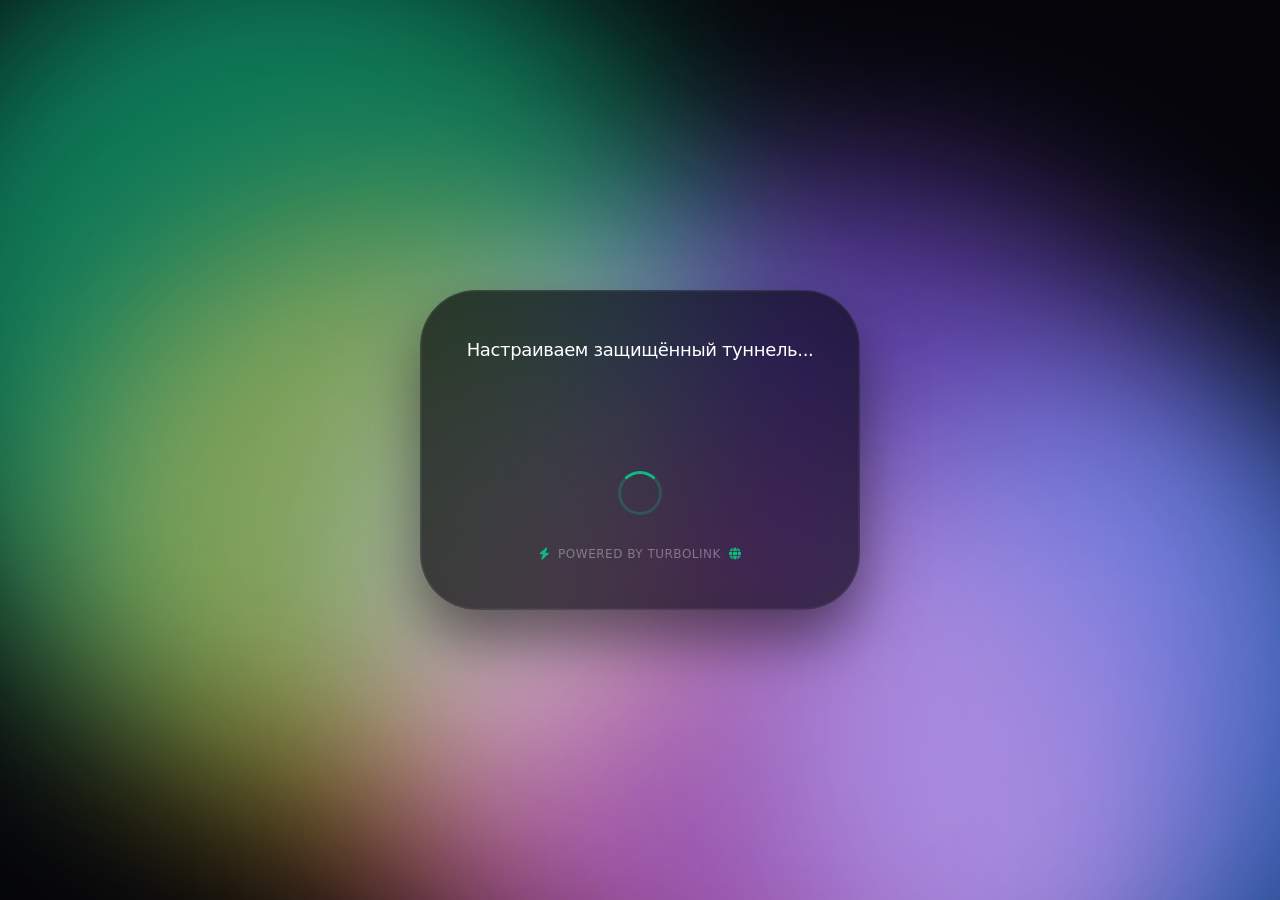
==== commit 04b86d4a: "Update and rename ver.html to index.html" ====
--- a/index.html
+++ b/index.html
@@ -1,445 +1,320 @@
-<!DOCTYPE html>
-<html lang="ru">
-<head>
-  <meta charset="UTF-8" />
-  <meta name="viewport" content="width=device-width, initial-scale=1.0" />
-  <title>TurboLink VPN — Быстрый и безопасный VPN</title>
-  <meta name="description" content="TurboLink VPN — безлимитный VPN с 27 серверами, обходом блокировок DPI, поддержкой до 5 устройств. От 32₽." />
-
-  <link rel="icon" href="favicon.svg" type="image/svg+xml" />
-  <link rel="stylesheet" href="https://cdnjs.cloudflare.com/ajax/libs/font-awesome/6.5.1/css/all.min.css" />
-  <link rel="stylesheet" href="style.css" />
-
-  <script defer src="https://cdn.userfront.com/@userfront/toolkit@latest/dist/web-component.umd.js"></script>
-  <script defer src="script.js"></script>
-</head>
-<body>
-
-<!-- ── Animated Background ── -->
-<div class="bg-canvas">
-  <div class="bg-grid"></div>
-  <div class="orb orb-1"></div>
-  <div class="orb orb-2"></div>
-  <div class="orb orb-3"></div>
-</div>
-
-<div class="page-wrapper">
-
-  <!-- ══════════════════════════════════
-       NAV
-  ══════════════════════════════════ -->
-  <nav class="nav">
-    <a href="index.html" class="nav-logo">
-      <div class="nav-logo-icon"><i class="fa-solid fa-shield-halved"></i></div>
-      <span class="nav-logo-text">Turbo<span>Link</span></span>
-    </a>
-
-    <div class="nav-links">
-      <a href="#features" class="nav-link">Преимущества</a>
-      <a href="#pricing"  class="nav-link">Тарифы</a>
-      <a href="#faq"      class="nav-link">FAQ</a>
-      <a href="login.html"    class="btn-nav-secondary" id="nav-login"><i class="fa-solid fa-right-to-bracket"></i> Войти</a>
-      <a href="signup.html"   class="btn-nav-primary"   id="nav-signup"><i class="fa-solid fa-user-plus"></i> Регистрация</a>
-      <a href="dashboard.html" class="btn-nav-secondary" id="nav-profile" style="display:none"><i class="fa-solid fa-gauge-high"></i> Кабинет</a>
-      <button onclick="logout()" class="btn-nav-secondary" id="nav-logout" style="display:none"><i class="fa-solid fa-right-from-bracket"></i> Выйти</button>
-    </div>
-
-    <button class="nav-toggle" id="nav-toggle" aria-label="Меню">
-      <i class="fa-solid fa-bars"></i>
-    </button>
-  </nav>
-
-  <!-- Mobile Drawer -->
-  <div class="nav-drawer" id="nav-drawer">
-    <a href="#features"><i class="fa-solid fa-star"></i> Преимущества</a>
-    <a href="#pricing"><i class="fa-solid fa-tag"></i> Тарифы</a>
-    <a href="#faq"><i class="fa-solid fa-circle-question"></i> FAQ</a>
-    <a href="login.html"    id="drawer-login"><i class="fa-solid fa-right-to-bracket"></i> Войти</a>
-    <a href="dashboard.html" id="drawer-profile" style="display:none"><i class="fa-solid fa-gauge-high"></i> Личный кабинет</a>
-    <button onclick="logout()" id="drawer-logout" style="display:none"><i class="fa-solid fa-right-from-bracket"></i> Выйти</button>
-    <a href="signup.html" class="drawer-primary" id="drawer-signup"><i class="fa-solid fa-user-plus"></i> Зарегистрироваться</a>
-  </div>
-
-  <!-- ══════════════════════════════════
-       HERO
-  ══════════════════════════════════ -->
-  <section class="hero">
-    <div class="hero-badge">
-      <i class="fa-solid fa-bolt"></i>
-      Молниеносная скорость · Полная анонимность
-    </div>
-
-    <h1 class="hero-title">
-      Интернет без<br>
-      <span class="accent">ограничений</span>
-    </h1>
-
-    <p class="hero-subtitle">
-      TurboLink VPN — ваш щит в цифровом мире. 27 серверов, обход любых блокировок,
-      безлимитный трафик и ноль логов. От <strong style="color:var(--accent)">115.36₽</strong>.
-    </p>
-
-    <div class="hero-cta">
-      <a href="#pricing" class="btn btn-primary btn-lg">
-        <i class="fa-solid fa-rocket"></i> Начать сейчас
-      </a>
-      <a href="https://t.me/turbovpnlink_bot" target="_blank" class="btn btn-secondary btn-lg">
-        <i class="fa-brands fa-telegram"></i> Telegram-бот
-      </a>
-    </div>
-
-    <div class="hero-stats">
-      <div class="hero-stat">
-        <div class="hero-stat-num">27</div>
-        <div class="hero-stat-label">Серверов</div>
-      </div>
-      <div class="hero-stat">
-        <div class="hero-stat-num">∞</div>
-        <div class="hero-stat-label">Трафик</div>
-      </div>
-      <div class="hero-stat">
-        <div class="hero-stat-num">5</div>
-        <div class="hero-stat-label">Устройств</div>
-      </div>
-      <div class="hero-stat">
-        <div class="hero-stat-num">0</div>
-        <div class="hero-stat-label">Логов</div>
-      </div>
-    </div>
-  </section>
-
-  <div class="section-divider"></div>
-
-  <!-- ══════════════════════════════════
-       FEATURES
-  ══════════════════════════════════ -->
-  <section class="section" id="features">
-    <div class="section-header">
-      <div class="section-tag"><i class="fa-solid fa-sparkles"></i> Преимущества</div>
-      <h2 class="section-title">Почему TurboLink?</h2>
-      <p class="section-desc">Всё, что нужно для безопасного и свободного интернета</p>
-    </div>
-
-    <div class="features-grid">
-
-      <div class="feature-card reveal">
-        <div class="feature-icon"><i class="fa-solid fa-globe"></i></div>
-        <div class="feature-title">27 серверов по миру</div>
-        <div class="feature-desc">Серверы в Европе, Азии, Америке и СНГ. Подключайтесь к любой точке мира за секунды.</div>
-      </div>
-
-      <div class="feature-card reveal">
-        <div class="feature-icon"><i class="fa-solid fa-shield-halved"></i></div>
-        <div class="feature-title">Обход DPI и WhiteList</div>
-        <div class="feature-desc">Продвинутый обход глубокой инспекции пакетов. Работает там, где другие VPN падают.</div>
-      </div>
-
-      <div class="feature-card reveal">
-        <div class="feature-icon"><i class="fa-solid fa-infinity"></i></div>
-        <div class="feature-title">Безлимитный трафик</div>
-        <div class="feature-desc">Никаких ограничений по скорости и объёму. Стримьте, качайте, общайтесь без лимитов.</div>
-      </div>
-
-      <div class="feature-card reveal">
-        <div class="feature-icon"><i class="fa-solid fa-eye-slash"></i></div>
-        <div class="feature-title">Строгая политика No-Log</div>
-        <div class="feature-desc">Мы не храним никаких данных о вашей активности. Полная анонимность гарантирована.</div>
-      </div>
-
-      <div class="feature-card reveal">
-        <div class="feature-icon"><i class="fa-solid fa-mobile-screen-button"></i></div>
-        <div class="feature-title">До 5 устройств</div>
-        <div class="feature-desc">Один ключ — пять устройств. iOS, Android, Windows, macOS, Linux и роутеры.</div>
-      </div>
-
-      <div class="feature-card reveal">
-        <div class="feature-icon"><i class="fa-brands fa-telegram"></i></div>
-        <div class="feature-title">Мгновенная выдача</div>
-        <div class="feature-desc">Ключ приходит моментально через Telegram-бот после оплаты. Без ожидания.</div>
-      </div>
-
-    </div>
-  </section>
-
-  <div class="section-divider"></div>
-
-  <!-- ══════════════════════════════════
-       PRICING
-  ══════════════════════════════════ -->
-  <section class="section" id="pricing">
-    <div class="section-header">
-      <div class="section-tag"><i class="fa-solid fa-tag"></i> Тарифы</div>
-      <h2 class="section-title">Простые цены</h2>
-      <p class="section-desc">Выберите подходящий период. Чем дольше — тем выгоднее.</p>
-    </div>
-
-    <div class="pricing-grid">
-
-      <!-- 14 дней -->
-      <div class="pricing-card reveal">
-        <div class="pricing-period">14 дней</div>
-        <div class="pricing-price"><span>₽</span>115.36</div>
-        <div class="pricing-perday">≈ 8.2₽ / день</div>
-        <ul class="pricing-features">
-          <li><i class="fa-solid fa-check"></i> 27 серверов</li>
-          <li><i class="fa-solid fa-check"></i> Безлимит</li>
-          <li><i class="fa-solid fa-check"></i> 5 устройств</li>
-          <li><i class="fa-solid fa-check"></i> No-Log</li>
-        </ul>
-        <button class="btn btn-ghost" onclick="handleBuy('14 дней', 115.36)">
-          <i class="fa-solid fa-cart-plus"></i> Купить
-        </button>
-      </div>
-
-      <!-- 1 месяц -->
-      <div class="pricing-card reveal">
-        <div class="pricing-discount">−45%</div>
-        <div class="pricing-period">1 месяц</div>
-        <div class="pricing-price"><span>₽</span>134.45</div>
-        <div class="pricing-perday">≈ 4.5₽ / день</div>
-        <ul class="pricing-features">
-          <li><i class="fa-solid fa-check"></i> 27 серверов</li>
-          <li><i class="fa-solid fa-check"></i> Безлимит</li>
-          <li><i class="fa-solid fa-check"></i> 5 устройств</li>
-          <li><i class="fa-solid fa-check"></i> No-Log</li>
-        </ul>
-        <button class="btn btn-ghost" onclick="handleBuy('1 месяц', 134.45)">
-          <i class="fa-solid fa-cart-plus"></i> Купить
-        </button>
-      </div>
-
-      <!-- 3 месяца — POPULAR -->
-      <div class="pricing-card popular reveal">
-        <div class="pricing-badge"><i class="fa-solid fa-fire"></i> Хит продаж</div>
-        <div class="pricing-discount">−64%</div>
-        <div class="pricing-period">3 месяца</div>
-        <div class="pricing-price"><span>₽</span>260.22</div>
-        <div class="pricing-perday">≈ 2.9₽ / день</div>
-        <ul class="pricing-features">
-          <li><i class="fa-solid fa-check"></i> 27 серверов</li>
-          <li><i class="fa-solid fa-check"></i> Безлимит</li>
-          <li><i class="fa-solid fa-check"></i> 5 устройств</li>
-          <li><i class="fa-solid fa-check"></i> No-Log</li>
-        </ul>
-        <button class="btn btn-primary" onclick="handleBuy('3 месяца', 260.22)">
-          <i class="fa-solid fa-rocket"></i> Купить
-        </button>
-      </div>
-
-      <!-- 6 месяцев -->
-      <div class="pricing-card reveal">
-        <div class="pricing-discount">−77%</div>
-        <div class="pricing-period">6 месяцев</div>
-        <div class="pricing-price"><span>₽</span>327.88</div>
-        <div class="pricing-perday">≈ 1.8₽ / день</div>
-        <ul class="pricing-features">
-          <li><i class="fa-solid fa-check"></i> 27 серверов</li>
-          <li><i class="fa-solid fa-check"></i> Безлимит</li>
-          <li><i class="fa-solid fa-check"></i> 5 устройств</li>
-          <li><i class="fa-solid fa-check"></i> No-Log</li>
-        </ul>
-        <button class="btn btn-ghost" onclick="handleBuy('6 месяцев', 327.88)">
-          <i class="fa-solid fa-cart-plus"></i> Купить
-        </button>
-      </div>
-
-      <!-- 12 месяцев -->
-      <div class="pricing-card reveal">
-        <div class="pricing-discount">−79%</div>
-        <div class="pricing-period">12 месяцев</div>
-        <div class="pricing-price"><span>₽</span>601.98</div>
-        <div class="pricing-perday">≈ 1.6₽ / день</div>
-        <ul class="pricing-features">
-          <li><i class="fa-solid fa-check"></i> 27 серверов</li>
-          <li><i class="fa-solid fa-check"></i> Безлимит</li>
-          <li><i class="fa-solid fa-check"></i> 5 устройств</li>
-          <li><i class="fa-solid fa-check"></i> No-Log</li>
-        </ul>
-        <button class="btn btn-ghost" onclick="handleBuy('12 месяцев', 601.98)">
-          <i class="fa-solid fa-cart-plus"></i> Купить
-        </button>
-      </div>
-
-    </div>
-  </section>
-
-  <div class="section-divider"></div>
-
-  <!-- ══════════════════════════════════
-       IP CHECKER
-  ══════════════════════════════════ -->
-  <section class="section" id="ip">
-    <div class="section-header">
-      <div class="section-tag"><i class="fa-solid fa-magnifying-glass"></i> Инструмент</div>
-      <h2 class="section-title">Проверить свой IP</h2>
-      <p class="section-desc">Узнайте, что видят сайты, когда вы подключаетесь</p>
-    </div>
-
-    <div class="ip-checker reveal">
-      <i class="fa-solid fa-network-wired" style="font-size:2.2rem;color:var(--accent);margin-bottom:16px;display:block;"></i>
-      <h3 style="font-family:var(--font-head);font-size:1.15rem;font-weight:700;margin-bottom:8px;">Ваш текущий IP-адрес</h3>
-      <p style="font-size:.875rem;color:var(--text-2);margin-bottom:4px;">Нажмите кнопку, чтобы узнать ваш IP и геолокацию</p>
-
-      <div class="ip-result" id="ip-result">
-        <span style="color:var(--text-3);font-size:.85rem;">Нажмите кнопку ниже</span>
-      </div>
-
-      <button class="btn btn-secondary" onclick="checkIP()">
-        <i class="fa-solid fa-radar"></i> Проверить IP
-      </button>
-
-      <p style="font-size:.78rem;color:var(--text-3);margin-top:20px;line-height:1.6;">
-        <i class="fa-solid fa-lock" style="color:var(--accent);"></i>
-        С TurboLink VPN ваш реальный IP скрыт — сайты видят IP нашего сервера
-      </p>
-    </div>
-  </section>
-
-  <div class="section-divider"></div>
-
-  <!-- ══════════════════════════════════
-       FAQ
-  ══════════════════════════════════ -->
-  <section class="section" id="faq">
-    <div class="section-header">
-      <div class="section-tag"><i class="fa-solid fa-circle-question"></i> FAQ</div>
-      <h2 class="section-title">Частые вопросы</h2>
-      <p class="section-desc">Не нашли ответ? Пишите в Telegram-бот</p>
-    </div>
-
-    <div class="faq-list">
-
-      <div class="faq-item">
-        <div class="faq-question">
-          <span>Как получить ключ после оплаты?</span>
-          <div class="faq-icon"><i class="fa-solid fa-plus"></i></div>
-        </div>
-        <div class="faq-answer">
-          После оплаты перейдите в Telegram-бот <strong>@turbovpnlink_bot</strong>. Ключ будет выдан автоматически в течение нескольких секунд. Никакого ожидания — всё работает моментально.
-        </div>
-      </div>
-
-      <div class="faq-item">
-        <div class="faq-question">
-          <span>На каких устройствах работает TurboLink VPN?</span>
-          <div class="faq-icon"><i class="fa-solid fa-plus"></i></div>
-        </div>
-        <div class="faq-answer">
-          Поддерживаются iOS, Android, Windows, macOS, Linux, а также роутеры. Один ключ позволяет подключить до 5 устройств одновременно.
-        </div>
-      </div>
-
-      <div class="faq-item">
-        <div class="faq-question">
-          <span>Что такое DPI bypass и WhiteList?</span>
-          <div class="faq-icon"><i class="fa-solid fa-plus"></i></div>
-        </div>
-        <div class="faq-answer">
-          DPI (Deep Packet Inspection) — технология, которую провайдеры используют для блокировки VPN. Мы применяем специальное маскирование трафика, которое делает его неотличимым от обычного HTTPS. WhiteList — список доменов, трафик к которым идёт напрямую (например, российские банки и сервисы), чтобы они работали корректно.
-        </div>
-      </div>
-
-      <div class="faq-item">
-        <div class="faq-question">
-          <span>Вы правда не храните логи?</span>
-          <div class="faq-icon"><i class="fa-solid fa-plus"></i></div>
-        </div>
-        <div class="faq-answer">
-          Абсолютно. Мы придерживаемся строгой политики No-Log: не записываем ваш IP, посещённые сайты, объём трафика или время сессий. Ваша конфиденциальность — наш приоритет.
-        </div>
-      </div>
-
-      <div class="faq-item">
-        <div class="faq-question">
-          <span>Как продлить подписку?</span>
-          <div class="faq-icon"><i class="fa-solid fa-plus"></i></div>
-        </div>
-        <div class="faq-answer">
-          Просто купите новый тариф через сайт или Telegram-бот. При продлении новый период добавляется к оставшемуся — ключ меняться не будет.
-        </div>
-      </div>
-
-      <div class="faq-item">
-        <div class="faq-question">
-          <span>Есть ли возврат средств?</span>
-          <div class="faq-icon"><i class="fa-solid fa-plus"></i></div>
-        </div>
-        <div class="faq-answer">
-          Да. Если VPN не работает у вас в течение первых 24 часов, мы вернём деньги. Напишите в поддержку через Telegram-бот.
-        </div>
-      </div>
-
-    </div>
-  </section>
-
-  <!-- ══════════════════════════════════
-       CTA BANNER
-  ══════════════════════════════════ -->
-  <section style="padding:0 24px 96px;">
-    <div style="max-width:900px;margin:0 auto;background:linear-gradient(135deg,rgba(16,185,129,.12) 0%,var(--card) 60%);border:1px solid var(--border-accent);border-radius:var(--radius-xl);padding:60px 40px;text-align:center;" class="reveal">
-      <div style="font-size:2.5rem;margin-bottom:16px;">🛡️</div>
-      <h2 style="font-family:var(--font-head);font-size:clamp(1.6rem,4vw,2.2rem);font-weight:800;margin-bottom:12px;">Готовы к свободному интернету?</h2>
-      <p style="color:var(--text-2);font-size:.95rem;max-width:480px;margin:0 auto 32px;">Первые 14 дней всего за <strong style="color:var(--accent)">115.36₽</strong>. Без скрытых платежей, без лишних вопросов.</p>
-      <div style="display:flex;gap:14px;justify-content:center;flex-wrap:wrap;">
-        <a href="#pricing" class="btn btn-primary btn-lg"><i class="fa-solid fa-bolt"></i> Выбрать тариф</a>
-        <a href="https://t.me/turbovpnlink_bot" target="_blank" class="btn btn-secondary btn-lg"><i class="fa-brands fa-telegram"></i> Перейти в бот</a>
-      </div>
-    </div>
-  </section>
-
-  <!-- ══════════════════════════════════
-       FOOTER
-  ══════════════════════════════════ -->
-  <footer>
-    <div class="footer">
-      <div class="footer-inner">
-
-        <div class="footer-brand">
-          <a href="index.html" class="nav-logo" style="justify-content:flex-start;">
-            <div class="nav-logo-icon"><i class="fa-solid fa-shield-halved"></i></div>
-            <span class="nav-logo-text">Turbo<span>Link</span></span>
-          </a>
-          <p>Безопасный и быстрый VPN с обходом блокировок. Ваша анонимность — наш приоритет.</p>
-        </div>
-
-        <div class="footer-links">
-          <h4>Сервис</h4>
-          <ul>
-            <li><a href="#features"><i class="fa-solid fa-star fa-fw"></i> Преимущества</a></li>
-            <li><a href="#pricing"><i class="fa-solid fa-tag fa-fw"></i> Тарифы</a></li>
-            <li><a href="#faq"><i class="fa-solid fa-circle-question fa-fw"></i> FAQ</a></li>
-          </ul>
-        </div>
-
-        <div class="footer-links">
-          <h4>Аккаунт</h4>
-          <ul>
-            <li><a href="login.html"><i class="fa-solid fa-right-to-bracket fa-fw"></i> Войти</a></li>
-            <li><a href="signup.html"><i class="fa-solid fa-user-plus fa-fw"></i> Регистрация</a></li>
-            <li><a href="dashboard.html"><i class="fa-solid fa-gauge-high fa-fw"></i> Кабинет</a></li>
-          </ul>
-        </div>
-
-        <div class="footer-links">
-          <h4>Поддержка</h4>
-          <ul>
-            <li><a href="https://t.me/turbovpnlink_bot" target="_blank"><i class="fa-brands fa-telegram fa-fw"></i> @turbovpnlink_bot</a></li>
-          </ul>
-        </div>
-
-      </div>
-
-      <div class="footer-bottom">
-        <p>&copy; 2025 TurboLink VPN. Все права защищены.</p>
-        <div class="footer-socials">
-          <a href="https://t.me/turbovpnlink_bot" target="_blank" title="Telegram">
-            <i class="fa-brands fa-telegram"></i>
-          </a>
-        </div>
-      </div>
-    </div>
-  </footer>
-
-</div><!-- /page-wrapper -->
-</body>
-</html>
+<!DOCTYPE html>
+<html lang="ru">
+<head>
+  <meta charset="UTF-8">
+  <meta name="viewport" content="width=device-width, initial-scale=1.0">
+  <title>Проверка — TurboLink VPN</title>
+  <link rel="stylesheet" href="https://cdnjs.cloudflare.com/ajax/libs/font-awesome/6.5.1/css/all.min.css">
+  <style>
+    * {
+      margin: 0;
+      padding: 0;
+      box-sizing: border-box;
+    }
+
+    body {
+      font-family: -apple-system, 'Inter', system-ui, sans-serif;
+      min-height: 100vh;
+      background: #05050A;
+      display: flex;
+      align-items: center;
+      justify-content: center;
+      position: relative;
+      overflow: hidden;
+    }
+
+    /* ЖИДКИЙ ФОН — БЫСТРОЕ АКТИВНОЕ ДВИЖЕНИЕ */
+    .liquid-bg {
+      position: fixed;
+      top: 0;
+      left: 0;
+      width: 100%;
+      height: 100%;
+      z-index: 0;
+      pointer-events: none;
+    }
+
+    .blob {
+      position: absolute;
+      border-radius: 50%;
+      filter: blur(90px);
+      opacity: 0.65;
+      mix-blend-mode: screen;
+      animation: floatBlob 12s ease-in-out infinite alternate;
+      will-change: transform;
+    }
+
+    /* Зелёный — быстрый, большой размах */
+    .blob-1 {
+      background: #10B981;
+      width: 65vw;
+      height: 65vw;
+      top: -10%;
+      left: -10%;
+      animation-duration: 10s;
+    }
+
+    /* Синий — летает по диагонали */
+    .blob-2 {
+      background: #3B82F6;
+      width: 55vw;
+      height: 55vw;
+      bottom: -20%;
+      right: -15%;
+      animation-duration: 11s;
+      animation-delay: -2s;
+    }
+
+    /* Фиолетовый — с резкими сменами направления */
+    .blob-3 {
+      background: #8B5CF6;
+      width: 70vw;
+      height: 70vw;
+      top: 20%;
+      left: 30%;
+      animation-duration: 9s;
+      animation-delay: -4s;
+    }
+
+    /* Янтарный — быстрый и плавный */
+    .blob-4 {
+      background: #F59E0B;
+      width: 50vw;
+      height: 50vw;
+      bottom: 5%;
+      left: 5%;
+      animation-duration: 13s;
+      animation-delay: -6s;
+      opacity: 0.5;
+    }
+
+    /* Добавим красный для динамики */
+    .blob-5 {
+      background: #EF4444;
+      width: 60vw;
+      height: 60vw;
+      top: 50%;
+      right: 10%;
+      animation-duration: 14s;
+      animation-delay: -8s;
+      opacity: 0.4;
+    }
+
+    @keyframes floatBlob {
+      0% {
+        transform: translate(0, 0) scale(1);
+      }
+      20% {
+        transform: translate(15%, -10%) scale(1.15);
+      }
+      40% {
+        transform: translate(-8%, 18%) scale(0.9);
+      }
+      60% {
+        transform: translate(20%, 12%) scale(1.1);
+      }
+      80% {
+        transform: translate(-12%, -15%) scale(0.95);
+      }
+      100% {
+        transform: translate(8%, -8%) scale(1.05);
+      }
+    }
+
+    /* КАПСУЛА */
+    .glass-capsule {
+      position: relative;
+      z-index: 20;
+      background: rgba(12, 12, 18, 0.7);
+      backdrop-filter: blur(40px) saturate(180%);
+      -webkit-backdrop-filter: blur(40px) saturate(180%);
+      border-radius: 56px;
+      border: 1px solid rgba(255, 255, 255, 0.08);
+      box-shadow: 0 30px 60px rgba(0, 0, 0, 0.5), 0 0 0 1px rgba(255, 255, 255, 0.04) inset;
+      padding: 48px 40px;
+      width: 90%;
+      max-width: 440px;
+      text-align: center;
+      animation: capsuleFadeIn 0.5s cubic-bezier(0.2, 0.9, 0.4, 1.1);
+    }
+
+    @keyframes capsuleFadeIn {
+      0% {
+        opacity: 0;
+        transform: scale(0.96) translateY(20px);
+      }
+      100% {
+        opacity: 1;
+        transform: scale(1) translateY(0);
+      }
+    }
+
+    .message-line {
+      min-height: 100px;
+      margin-bottom: 32px;
+    }
+
+    .dynamic-text {
+      font-size: 18px;
+      font-weight: 500;
+      letter-spacing: -0.02em;
+      color: #ffffff;
+      opacity: 1;
+      transition: opacity 0.4s ease;
+    }
+
+    .dynamic-text.fade-out {
+      opacity: 0;
+    }
+
+    .circular-spinner {
+      display: flex;
+      align-items: center;
+      justify-content: center;
+      margin-bottom: 32px;
+    }
+
+    .spinner-ring {
+      width: 44px;
+      height: 44px;
+      border: 3px solid rgba(16, 185, 129, 0.25);
+      border-top: 3px solid #10B981;
+      border-radius: 50%;
+      animation: spin 0.7s linear infinite;
+    }
+
+    @keyframes spin {
+      0% { transform: rotate(0deg); }
+      100% { transform: rotate(360deg); }
+    }
+
+    .check-icon {
+      font-size: 72px;
+      color: #10B981;
+      margin-bottom: 24px;
+      animation: checkPop 0.5s cubic-bezier(0.34, 1.56, 0.64, 1) forwards;
+      transform: scale(0);
+    }
+
+    @keyframes checkPop {
+      0% { transform: scale(0); opacity: 0; }
+      80% { transform: scale(1.2); }
+      100% { transform: scale(1); opacity: 1; }
+    }
+
+    .powered {
+      margin-top: 24px;
+      font-size: 12px;
+      color: rgba(255, 255, 255, 0.35);
+      letter-spacing: 0.5px;
+      display: flex;
+      align-items: center;
+      justify-content: center;
+      gap: 8px;
+    }
+
+    .powered i {
+      font-size: 12px;
+      color: #10B981;
+    }
+  </style>
+</head>
+<body>
+
+<!-- АКТИВНЫЙ ЖИДКИЙ ФОН (5 пятен) -->
+<div class="liquid-bg">
+  <div class="blob blob-1"></div>
+  <div class="blob blob-2"></div>
+  <div class="blob blob-3"></div>
+  <div class="blob blob-4"></div>
+  <div class="blob blob-5"></div>
+</div>
+
+<!-- КАПСУЛА -->
+<div class="glass-capsule" id="capsule">
+  <div class="message-line" id="messageLine">
+    <div class="dynamic-text" id="firstMessage">Проверяем Ваш входной трафик...</div>
+  </div>
+  <div class="circular-spinner" id="spinner">
+    <div class="spinner-ring"></div>
+  </div>
+  <div class="powered">
+    <i class="fa-solid fa-bolt"></i> POWERED BY TURBOLINK <i class="fa-solid fa-globe"></i>
+  </div>
+</div>
+
+<script>
+  (function() {
+    const capsule = document.getElementById('capsule');
+    const firstMsgDiv = document.getElementById('firstMessage');
+
+    const randomPhrases = [
+      'Анализируем сетевое подключение...',
+      'Настраиваем защищённый туннель...',
+      'Сканируем активность...',
+      'Оптимизируем маршрут...',
+      'Проверяем шифрование...',
+      'Калибруем VPN-канал...',
+      'Устанавливаем безопасное соединение...',
+      'Загружаем конфигурацию сервера...'
+    ];
+
+    let phraseInterval;
+    let currentPhraseIndex = 0;
+
+    setTimeout(() => {
+      firstMsgDiv.classList.add('fade-out');
+    }, 1500);
+
+    setTimeout(() => {
+      firstMsgDiv.style.display = 'none';
+      const messageLine = document.getElementById('messageLine');
+
+      function updateRandomPhrase() {
+        const oldDiv = messageLine.querySelector('.dynamic-text:not(.fade-out)');
+        if (oldDiv) oldDiv.remove();
+
+        let randomIndex;
+        do {
+          randomIndex = Math.floor(Math.random() * randomPhrases.length);
+        } while (randomIndex === currentPhraseIndex && randomPhrases.length > 1);
+        currentPhraseIndex = randomIndex;
+
+        const phrase = randomPhrases[currentPhraseIndex];
+        const phraseDiv = document.createElement('div');
+        phraseDiv.className = 'dynamic-text';
+        phraseDiv.textContent = phrase;
+        messageLine.appendChild(phraseDiv);
+      }
+
+      updateRandomPhrase();
+      phraseInterval = setInterval(updateRandomPhrase, 2100);
+    }, 1800);
+
+    setTimeout(() => {
+      if (phraseInterval) clearInterval(phraseInterval);
+      capsule.innerHTML = '';
+
+      const checkDiv = document.createElement('div');
+      checkDiv.className = 'check-icon';
+      checkDiv.innerHTML = '<i class="fa-solid fa-circle-check"></i>';
+      capsule.appendChild(checkDiv);
+
+      const successText = document.createElement('div');
+      successText.style.cssText = 'color: #10B981; font-size: 14px; margin-top: 8px; font-weight: 500;';
+      successText.textContent = 'Вход подтверждён';
+      capsule.appendChild(successText);
+
+      const poweredDiv = document.createElement('div');
+      poweredDiv.className = 'powered';
+      poweredDiv.innerHTML = '<i class="fa-solid fa-bolt"></i> POWERED BY TURBOLINK <i class="fa-solid fa-globe"></i>';
+      capsule.appendChild(poweredDiv);
+
+      setTimeout(() => {
+        window.location.href = 'home.html';
+      }, 900);
+    }, 6200);
+  })();
+</script>
+</body>
+</html>
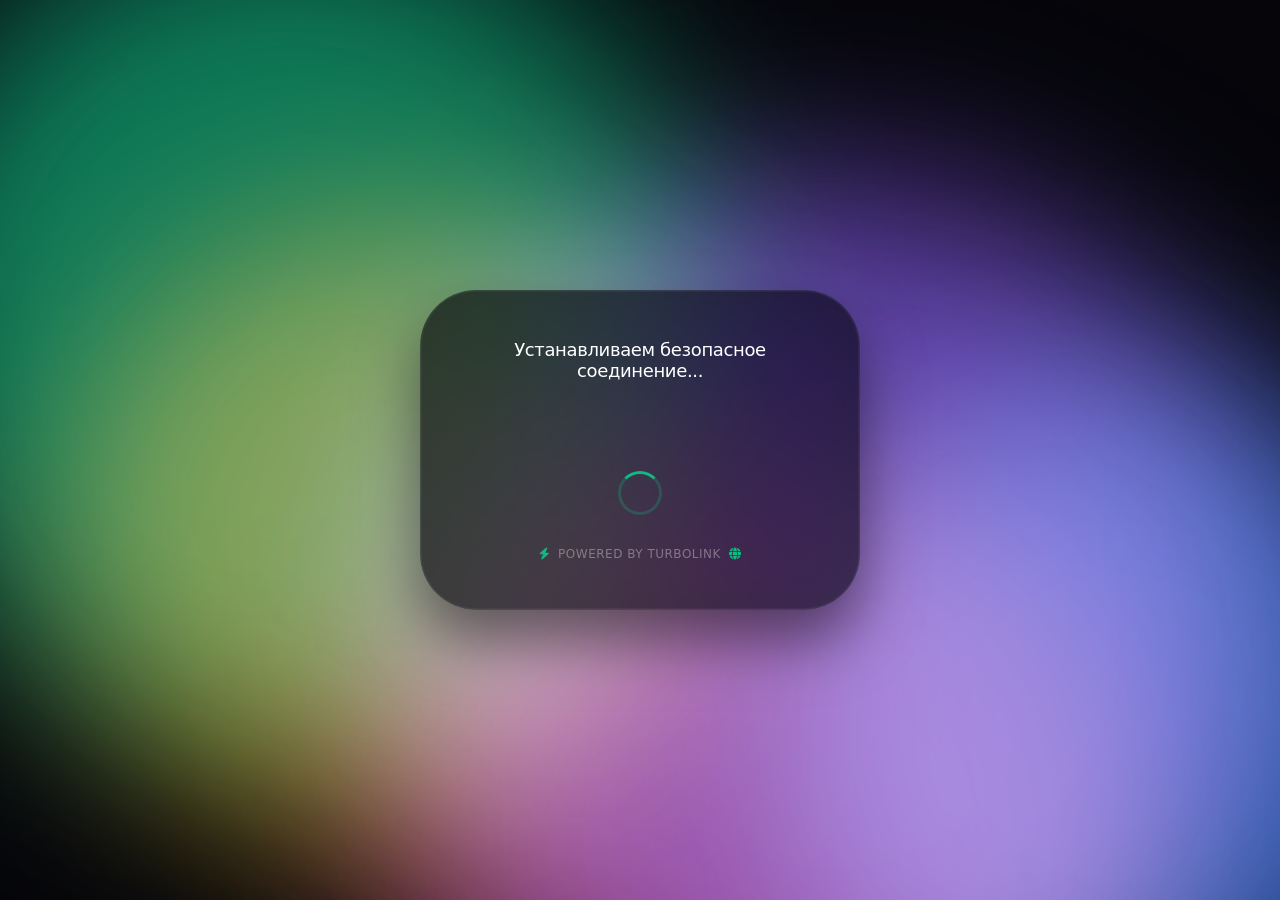
==== commit 52d30109: "Add files via upload" ====
--- a/index.html
+++ b/index.html
@@ -311,7 +311,8 @@
       capsule.appendChild(poweredDiv);
 
       setTimeout(() => {
-        window.location.href = 'home.html';
+        sessionStorage.setItem('turbolink_checked', 'true');
+        window.location.href = 'fast.html';
       }, 900);
     }, 6200);
   })();
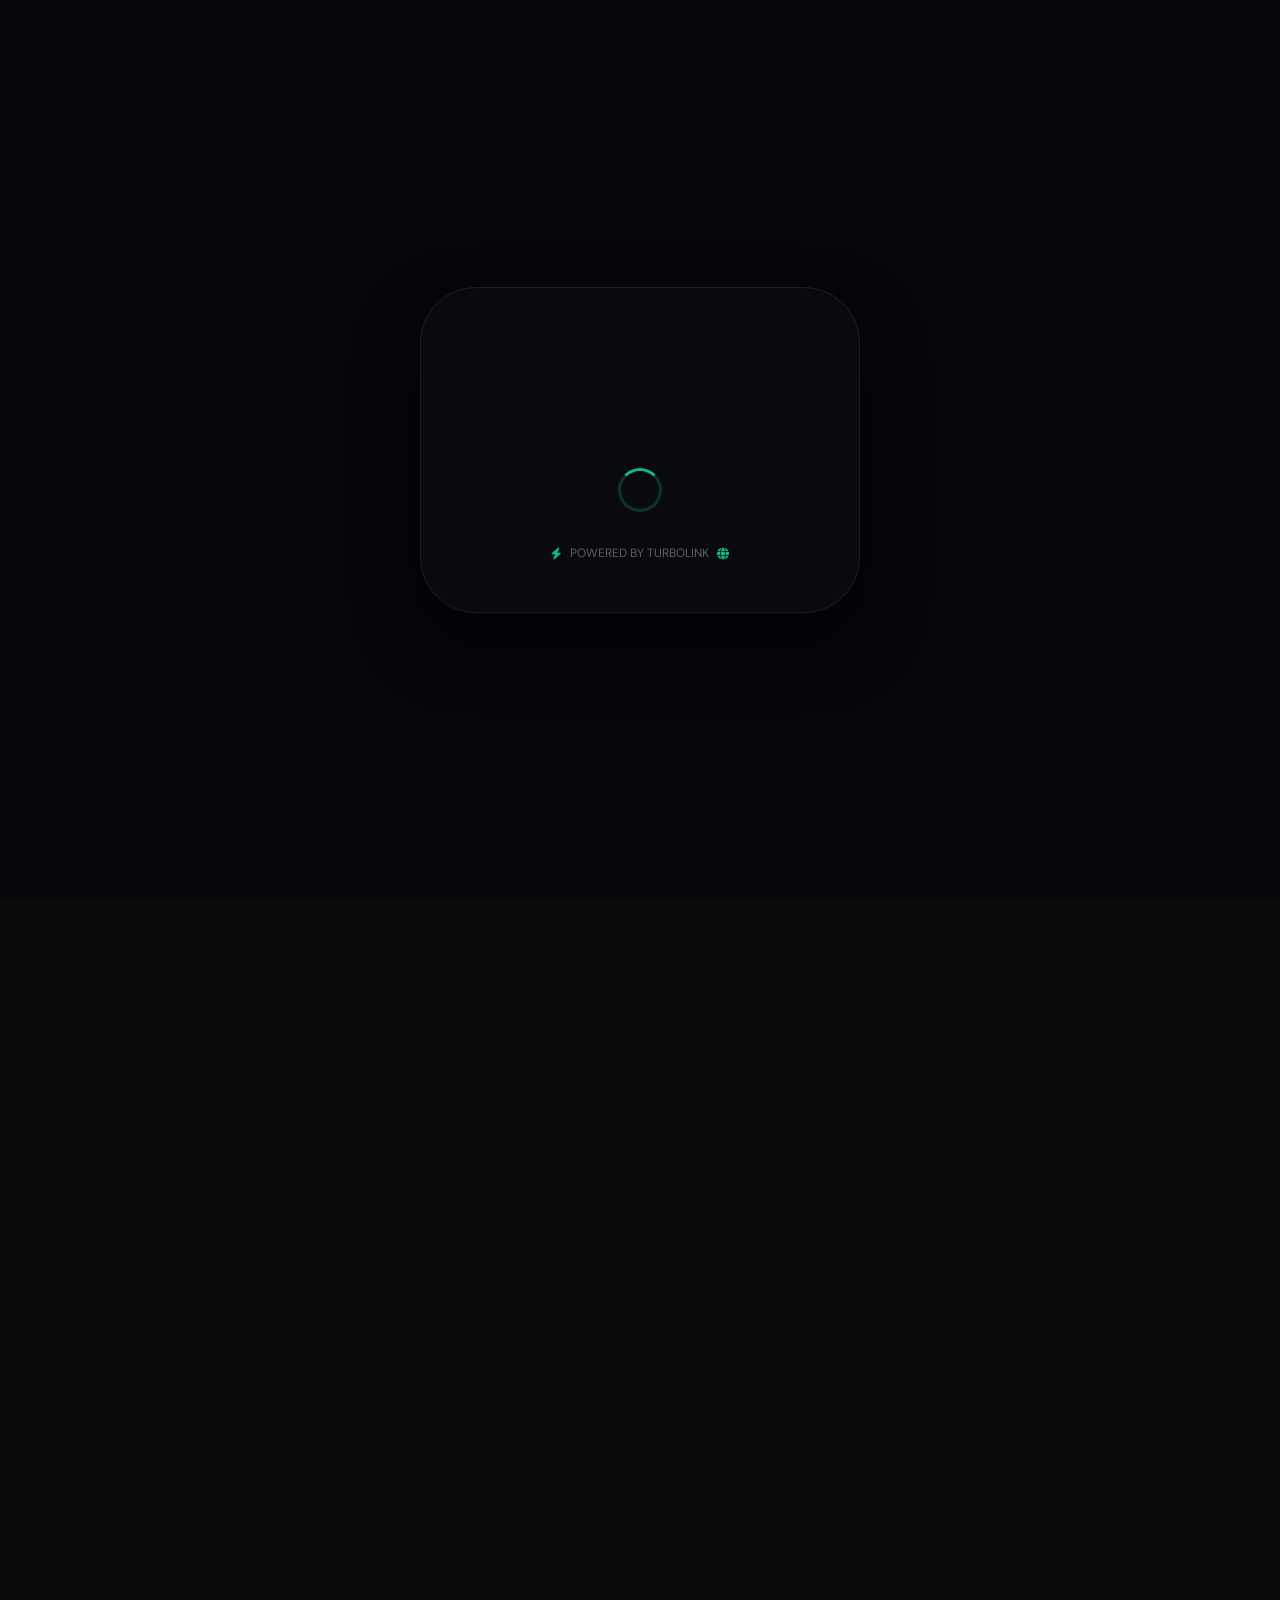
==== commit 84e5539d: "Add files via upload" ====
--- a/index.html
+++ b/index.html
@@ -1,321 +1,493 @@
-<!DOCTYPE html>
-<html lang="ru">
-<head>
-  <meta charset="UTF-8">
-  <meta name="viewport" content="width=device-width, initial-scale=1.0">
-  <title>Проверка — TurboLink VPN</title>
-  <link rel="stylesheet" href="https://cdnjs.cloudflare.com/ajax/libs/font-awesome/6.5.1/css/all.min.css">
-  <style>
-    * {
-      margin: 0;
-      padding: 0;
-      box-sizing: border-box;
-    }
-
-    body {
-      font-family: -apple-system, 'Inter', system-ui, sans-serif;
-      min-height: 100vh;
-      background: #05050A;
-      display: flex;
-      align-items: center;
-      justify-content: center;
-      position: relative;
-      overflow: hidden;
-    }
-
-    /* ЖИДКИЙ ФОН — БЫСТРОЕ АКТИВНОЕ ДВИЖЕНИЕ */
-    .liquid-bg {
-      position: fixed;
-      top: 0;
-      left: 0;
-      width: 100%;
-      height: 100%;
-      z-index: 0;
-      pointer-events: none;
-    }
-
-    .blob {
-      position: absolute;
-      border-radius: 50%;
-      filter: blur(90px);
-      opacity: 0.65;
-      mix-blend-mode: screen;
-      animation: floatBlob 12s ease-in-out infinite alternate;
-      will-change: transform;
-    }
-
-    /* Зелёный — быстрый, большой размах */
-    .blob-1 {
-      background: #10B981;
-      width: 65vw;
-      height: 65vw;
-      top: -10%;
-      left: -10%;
-      animation-duration: 10s;
-    }
-
-    /* Синий — летает по диагонали */
-    .blob-2 {
-      background: #3B82F6;
-      width: 55vw;
-      height: 55vw;
-      bottom: -20%;
-      right: -15%;
-      animation-duration: 11s;
-      animation-delay: -2s;
-    }
-
-    /* Фиолетовый — с резкими сменами направления */
-    .blob-3 {
-      background: #8B5CF6;
-      width: 70vw;
-      height: 70vw;
-      top: 20%;
-      left: 30%;
-      animation-duration: 9s;
-      animation-delay: -4s;
-    }
-
-    /* Янтарный — быстрый и плавный */
-    .blob-4 {
-      background: #F59E0B;
-      width: 50vw;
-      height: 50vw;
-      bottom: 5%;
-      left: 5%;
-      animation-duration: 13s;
-      animation-delay: -6s;
-      opacity: 0.5;
-    }
-
-    /* Добавим красный для динамики */
-    .blob-5 {
-      background: #EF4444;
-      width: 60vw;
-      height: 60vw;
-      top: 50%;
-      right: 10%;
-      animation-duration: 14s;
-      animation-delay: -8s;
-      opacity: 0.4;
-    }
-
-    @keyframes floatBlob {
-      0% {
-        transform: translate(0, 0) scale(1);
-      }
-      20% {
-        transform: translate(15%, -10%) scale(1.15);
-      }
-      40% {
-        transform: translate(-8%, 18%) scale(0.9);
-      }
-      60% {
-        transform: translate(20%, 12%) scale(1.1);
-      }
-      80% {
-        transform: translate(-12%, -15%) scale(0.95);
-      }
-      100% {
-        transform: translate(8%, -8%) scale(1.05);
-      }
-    }
-
-    /* КАПСУЛА */
-    .glass-capsule {
-      position: relative;
-      z-index: 20;
-      background: rgba(12, 12, 18, 0.7);
-      backdrop-filter: blur(40px) saturate(180%);
-      -webkit-backdrop-filter: blur(40px) saturate(180%);
-      border-radius: 56px;
-      border: 1px solid rgba(255, 255, 255, 0.08);
-      box-shadow: 0 30px 60px rgba(0, 0, 0, 0.5), 0 0 0 1px rgba(255, 255, 255, 0.04) inset;
-      padding: 48px 40px;
-      width: 90%;
-      max-width: 440px;
-      text-align: center;
-      animation: capsuleFadeIn 0.5s cubic-bezier(0.2, 0.9, 0.4, 1.1);
-    }
-
-    @keyframes capsuleFadeIn {
-      0% {
-        opacity: 0;
-        transform: scale(0.96) translateY(20px);
-      }
-      100% {
-        opacity: 1;
-        transform: scale(1) translateY(0);
-      }
-    }
-
-    .message-line {
-      min-height: 100px;
-      margin-bottom: 32px;
-    }
-
-    .dynamic-text {
-      font-size: 18px;
-      font-weight: 500;
-      letter-spacing: -0.02em;
-      color: #ffffff;
-      opacity: 1;
-      transition: opacity 0.4s ease;
-    }
-
-    .dynamic-text.fade-out {
-      opacity: 0;
-    }
-
-    .circular-spinner {
-      display: flex;
-      align-items: center;
-      justify-content: center;
-      margin-bottom: 32px;
-    }
-
-    .spinner-ring {
-      width: 44px;
-      height: 44px;
-      border: 3px solid rgba(16, 185, 129, 0.25);
-      border-top: 3px solid #10B981;
-      border-radius: 50%;
-      animation: spin 0.7s linear infinite;
-    }
-
-    @keyframes spin {
-      0% { transform: rotate(0deg); }
-      100% { transform: rotate(360deg); }
-    }
-
-    .check-icon {
-      font-size: 72px;
-      color: #10B981;
-      margin-bottom: 24px;
-      animation: checkPop 0.5s cubic-bezier(0.34, 1.56, 0.64, 1) forwards;
-      transform: scale(0);
-    }
-
-    @keyframes checkPop {
-      0% { transform: scale(0); opacity: 0; }
-      80% { transform: scale(1.2); }
-      100% { transform: scale(1); opacity: 1; }
-    }
-
-    .powered {
-      margin-top: 24px;
-      font-size: 12px;
-      color: rgba(255, 255, 255, 0.35);
-      letter-spacing: 0.5px;
-      display: flex;
-      align-items: center;
-      justify-content: center;
-      gap: 8px;
-    }
-
-    .powered i {
-      font-size: 12px;
-      color: #10B981;
-    }
-  </style>
-</head>
-<body>
-
-<!-- АКТИВНЫЙ ЖИДКИЙ ФОН (5 пятен) -->
-<div class="liquid-bg">
-  <div class="blob blob-1"></div>
-  <div class="blob blob-2"></div>
-  <div class="blob blob-3"></div>
-  <div class="blob blob-4"></div>
-  <div class="blob blob-5"></div>
-</div>
-
-<!-- КАПСУЛА -->
-<div class="glass-capsule" id="capsule">
-  <div class="message-line" id="messageLine">
-    <div class="dynamic-text" id="firstMessage">Проверяем Ваш входной трафик...</div>
-  </div>
-  <div class="circular-spinner" id="spinner">
-    <div class="spinner-ring"></div>
-  </div>
-  <div class="powered">
-    <i class="fa-solid fa-bolt"></i> POWERED BY TURBOLINK <i class="fa-solid fa-globe"></i>
-  </div>
-</div>
-
-<script>
-  (function() {
-    const capsule = document.getElementById('capsule');
-    const firstMsgDiv = document.getElementById('firstMessage');
-
-    const randomPhrases = [
-      'Анализируем сетевое подключение...',
-      'Настраиваем защищённый туннель...',
-      'Сканируем активность...',
-      'Оптимизируем маршрут...',
-      'Проверяем шифрование...',
-      'Калибруем VPN-канал...',
-      'Устанавливаем безопасное соединение...',
-      'Загружаем конфигурацию сервера...'
-    ];
-
-    let phraseInterval;
-    let currentPhraseIndex = 0;
-
-    setTimeout(() => {
-      firstMsgDiv.classList.add('fade-out');
-    }, 1500);
-
-    setTimeout(() => {
-      firstMsgDiv.style.display = 'none';
-      const messageLine = document.getElementById('messageLine');
-
-      function updateRandomPhrase() {
-        const oldDiv = messageLine.querySelector('.dynamic-text:not(.fade-out)');
-        if (oldDiv) oldDiv.remove();
-
-        let randomIndex;
-        do {
-          randomIndex = Math.floor(Math.random() * randomPhrases.length);
-        } while (randomIndex === currentPhraseIndex && randomPhrases.length > 1);
-        currentPhraseIndex = randomIndex;
-
-        const phrase = randomPhrases[currentPhraseIndex];
-        const phraseDiv = document.createElement('div');
-        phraseDiv.className = 'dynamic-text';
-        phraseDiv.textContent = phrase;
-        messageLine.appendChild(phraseDiv);
-      }
-
-      updateRandomPhrase();
-      phraseInterval = setInterval(updateRandomPhrase, 2100);
-    }, 1800);
-
-    setTimeout(() => {
-      if (phraseInterval) clearInterval(phraseInterval);
-      capsule.innerHTML = '';
-
-      const checkDiv = document.createElement('div');
-      checkDiv.className = 'check-icon';
-      checkDiv.innerHTML = '<i class="fa-solid fa-circle-check"></i>';
-      capsule.appendChild(checkDiv);
-
-      const successText = document.createElement('div');
-      successText.style.cssText = 'color: #10B981; font-size: 14px; margin-top: 8px; font-weight: 500;';
-      successText.textContent = 'Вход подтверждён';
-      capsule.appendChild(successText);
-
-      const poweredDiv = document.createElement('div');
-      poweredDiv.className = 'powered';
-      poweredDiv.innerHTML = '<i class="fa-solid fa-bolt"></i> POWERED BY TURBOLINK <i class="fa-solid fa-globe"></i>';
-      capsule.appendChild(poweredDiv);
-
-      setTimeout(() => {
+<!DOCTYPE html>
+<html lang="ru">
+<head>
+  <meta charset="UTF-8" />
+  <meta name="viewport" content="width=device-width, initial-scale=1.0" />
+  <title>TurboLink VPN — Быстрый и безопасный VPN</title>
+  <meta name="description" content="TurboLink VPN — безлимитный VPN с 27 серверами, обходом блокировок DPI, поддержкой до 5 устройств. От 32₽." />
+
+  <link rel="icon" href="favicon.svg" type="image/svg+xml" />
+  <link rel="stylesheet" href="https://cdnjs.cloudflare.com/ajax/libs/font-awesome/6.5.1/css/all.min.css" />
+  <link rel="stylesheet" href="style.css" />
+
+  <script defer src="https://cdn.userfront.com/@userfront/toolkit@latest/dist/web-component.umd.js"></script>
+  <script defer src="script.js"></script>
+</head>
+<body>
+
+<script>
+  // ПРОВЕРКА: если нет отметки — показываем анимацию и ставим отметку
+  if (!sessionStorage.getItem('turbolink_checked')) {
+    // Блокируем показ страницы
+    document.documentElement.style.visibility = 'hidden';
+    
+    // Создаём оверлей с анимацией
+    const overlay = document.createElement('div');
+    overlay.id = 'verification-overlay';
+    overlay.style.cssText = `
+      position: fixed;
+      top: 0;
+      left: 0;
+      width: 100%;
+      height: 100%;
+      background: #05050A;
+      z-index: 9999;
+      display: flex;
+      align-items: center;
+      justify-content: center;
+      visibility: visible;
+    `;
+    
+    overlay.innerHTML = `
+      <div style="position: relative; z-index: 20; background: rgba(12, 12, 18, 0.7); backdrop-filter: blur(40px) saturate(180%); border-radius: 56px; border: 1px solid rgba(255, 255, 255, 0.08); box-shadow: 0 30px 60px rgba(0, 0, 0, 0.5); padding: 48px 40px; width: 90%; max-width: 440px; text-align: center;">
+        <div style="min-height: 100px; margin-bottom: 32px;">
+          <div id="checkMessage" style="font-size: 18px; font-weight: 500; color: #ffffff;">Проверяем Ваш входной трафик...</div>
+        </div>
+        <div style="display: flex; align-items: center; justify-content: center; margin-bottom: 32px;">
+          <div style="width: 44px; height: 44px; border: 3px solid rgba(16, 185, 129, 0.25); border-top: 3px solid #10B981; border-radius: 50%; animation: spin 0.7s linear infinite;"></div>
+        </div>
+        <div style="font-size: 12px; color: rgba(255, 255, 255, 0.35); display: flex; align-items: center; justify-content: center; gap: 8px;">
+          <i class="fa-solid fa-bolt" style="color:#10B981"></i> POWERED BY TURBOLINK <i class="fa-solid fa-globe" style="color:#10B981"></i>
+        </div>
+      </div>
+      <style>
+        @keyframes spin {
+          0% { transform: rotate(0deg); }
+          100% { transform: rotate(360deg); }
+        }
+      </style>
+    `;
+    
+    document.body.appendChild(overlay);
+    
+    // Анимация смены сообщений
+    const messages = [
+      'Анализируем сетевое подключение...',
+      'Настраиваем защищённый туннель...',
+      'Сканируем активность...',
+      'Оптимизируем маршрут...',
+      'Проверяем шифрование...',
+      'Калибруем VPN-канал...'
+    ];
+    
+    let msgIndex = 0;
+    const msgElement = document.getElementById('checkMessage');
+    
+    const msgInterval = setInterval(() => {
+      if (msgElement) {
+        msgElement.style.opacity = '0';
+        setTimeout(() => {
+          msgIndex = (msgIndex + 1) % messages.length;
+          msgElement.textContent = messages[msgIndex];
+          msgElement.style.opacity = '1';
+        }, 200);
+      }
+    }, 2100);
+    
+    // Через 6 секунд — галочка и редирект
+    setTimeout(() => {
+      clearInterval(msgInterval);
+      if (overlay) {
+        overlay.innerHTML = `
+          <div style="position: relative; z-index: 20; background: rgba(12, 12, 18, 0.7); backdrop-filter: blur(40px) saturate(180%); border-radius: 56px; border: 1px solid rgba(255, 255, 255, 0.08); box-shadow: 0 30px 60px rgba(0, 0, 0, 0.5); padding: 48px 40px; width: 90%; max-width: 440px; text-align: center;">
+            <div style="font-size: 72px; color: #10B981; margin-bottom: 24px; animation: checkPop 0.5s cubic-bezier(0.34, 1.56, 0.64, 1) forwards; transform: scale(0);">
+              <i class="fa-solid fa-circle-check"></i>
+            </div>
+            <div style="color: #10B981; font-size: 14px; margin-top: 8px; font-weight: 500;">Вход подтверждён</div>
+            <div style="margin-top: 24px; font-size: 12px; color: rgba(255, 255, 255, 0.35);">
+              <i class="fa-solid fa-bolt" style="color:#10B981"></i> POWERED BY TURBOLINK <i class="fa-solid fa-globe" style="color:#10B981"></i>
+            </div>
+          </div>
+          <style>
+            @keyframes checkPop {
+              0% { transform: scale(0); opacity: 0; }
+              80% { transform: scale(1.2); }
+              100% { transform: scale(1); opacity: 1; }
+            }
+          </style>
+        `;
+        
+        // Ставим отметку в sessionStorage
         sessionStorage.setItem('turbolink_checked', 'true');
-        window.location.href = 'fast.html';
-      }, 900);
-    }, 6200);
-  })();
-</script>
-</body>
-</html>
+        
+        // Показываем страницу и удаляем оверлей
+        setTimeout(() => {
+          document.documentElement.style.visibility = 'visible';
+          overlay.remove();
+        }, 900);
+      }
+    }, 6000);
+  }
+</script>
+
+<!-- ── Animated Background ── -->
+<div class="bg-canvas">
+  <div class="blob blob-1"></div>
+  <div class="blob blob-2"></div>
+  <div class="blob blob-3"></div>
+  <div class="blob blob-4"></div>
+  <div class="blob blob-5"></div>
+</div>
+
+<div class="page-wrapper">
+
+  <!-- NAV -->
+  <nav class="nav">
+    <a href="home.html" class="nav-logo">
+      <div class="nav-logo-icon"><i class="fa-solid fa-shield-halved"></i></div>
+      <span class="nav-logo-text">Turbo<span>Link</span></span>
+    </a>
+
+    <div class="nav-links">
+      <a href="#features" class="nav-link">Преимущества</a>
+      <a href="#pricing"  class="nav-link">Тарифы</a>
+      <a href="#faq"      class="nav-link">FAQ</a>
+      <a href="servers.html" class="nav-link"><i class="fa-solid fa-server"></i> Серверы</a>
+      <a href="login.html"    class="btn-nav-secondary" id="nav-login"><i class="fa-solid fa-right-to-bracket"></i> Войти</a>
+      <a href="signup.html"   class="btn-nav-primary"   id="nav-signup"><i class="fa-solid fa-user-plus"></i> Регистрация</a>
+      <a href="dashboard.html" class="btn-nav-secondary" id="nav-profile" style="display:none"><i class="fa-solid fa-gauge-high"></i> Кабинет</a>
+      <button onclick="logout()" class="btn-nav-secondary" id="nav-logout" style="display:none"><i class="fa-solid fa-right-from-bracket"></i> Выйти</button>
+    </div>
+
+    <button class="nav-toggle" id="nav-toggle" aria-label="Меню">
+      <i class="fa-solid fa-bars"></i>
+    </button>
+  </nav>
+
+  <!-- Mobile Drawer -->
+  <div class="nav-drawer" id="nav-drawer">
+    <a href="#features"><i class="fa-solid fa-star"></i> Преимущества</a>
+    <a href="#pricing"><i class="fa-solid fa-tag"></i> Тарифы</a>
+    <a href="#faq"><i class="fa-solid fa-circle-question"></i> FAQ</a>
+    <a href="servers.html"><i class="fa-solid fa-server"></i> Серверы</a>
+    <a href="login.html"    id="drawer-login"><i class="fa-solid fa-right-to-bracket"></i> Войти</a>
+    <a href="dashboard.html" id="drawer-profile" style="display:none"><i class="fa-solid fa-gauge-high"></i> Личный кабинет</a>
+    <button onclick="logout()" id="drawer-logout" style="display:none"><i class="fa-solid fa-right-from-bracket"></i> Выйти</button>
+    <a href="signup.html" class="drawer-primary" id="drawer-signup"><i class="fa-solid fa-user-plus"></i> Зарегистрироваться</a>
+  </div>
+
+  <!-- HERO -->
+  <section class="hero">
+    <div class="hero-badge">
+      <i class="fa-solid fa-bolt"></i>
+      Молниеносная скорость · Полная анонимность
+    </div>
+
+    <h1 class="hero-title">
+      Интернет без<br>
+      <span class="accent">ограничений</span>
+    </h1>
+
+    <p class="hero-subtitle">
+      TurboLink VPN — ваш щит в цифровом мире. 27 серверов, обход любых блокировок,
+      безлимитный трафик и ноль логов. От <strong style="color:var(--accent)">115.36₽</strong>.
+    </p>
+
+    <div class="hero-cta">
+      <a href="#pricing" class="btn btn-primary btn-lg">
+        <i class="fa-solid fa-rocket"></i> Начать сейчас
+      </a>
+      <a href="https://t.me/turbovpnlink_bot" target="_blank" class="btn btn-secondary btn-lg">
+        <i class="fa-brands fa-telegram"></i> Telegram-бот
+      </a>
+    </div>
+
+    <div class="hero-stats">
+      <div class="hero-stat">
+        <div class="hero-stat-num">27</div>
+        <div class="hero-stat-label">Серверов</div>
+      </div>
+      <div class="hero-stat">
+        <div class="hero-stat-num">∞</div>
+        <div class="hero-stat-label">Трафик</div>
+      </div>
+      <div class="hero-stat">
+        <div class="hero-stat-num">5</div>
+        <div class="hero-stat-label">Устройств</div>
+      </div>
+      <div class="hero-stat">
+        <div class="hero-stat-num">0</div>
+        <div class="hero-stat-label">Логов</div>
+      </div>
+    </div>
+  </section>
+
+  <div class="section-divider"></div>
+
+  <!-- FEATURES -->
+  <section class="section" id="features">
+    <div class="section-header">
+      <div class="section-tag"><i class="fa-solid fa-sparkles"></i> Преимущества</div>
+      <h2 class="section-title">Почему TurboLink?</h2>
+      <p class="section-desc">Всё, что нужно для безопасного и свободного интернета</p>
+    </div>
+
+    <div class="features-grid">
+      <div class="feature-card reveal">
+        <div class="feature-icon"><i class="fa-solid fa-globe"></i></div>
+        <div class="feature-title">27 серверов по миру</div>
+        <div class="feature-desc">Серверы в Европе, Азии, Америке и СНГ. Подключайтесь к любой точке мира за секунды.</div>
+      </div>
+      <div class="feature-card reveal">
+        <div class="feature-icon"><i class="fa-solid fa-shield-halved"></i></div>
+        <div class="feature-title">Обход DPI и WhiteList</div>
+        <div class="feature-desc">Продвинутый обход глубокой инспекции пакетов. Работает там, где другие VPN падают.</div>
+      </div>
+      <div class="feature-card reveal">
+        <div class="feature-icon"><i class="fa-solid fa-infinity"></i></div>
+        <div class="feature-title">Безлимитный трафик</div>
+        <div class="feature-desc">Никаких ограничений по скорости и объёму. Стримьте, качайте, общайтесь без лимитов.</div>
+      </div>
+      <div class="feature-card reveal">
+        <div class="feature-icon"><i class="fa-solid fa-eye-slash"></i></div>
+        <div class="feature-title">Строгая политика No-Log</div>
+        <div class="feature-desc">Мы не храним никаких данных о вашей активности. Полная анонимность гарантирована.</div>
+      </div>
+      <div class="feature-card reveal">
+        <div class="feature-icon"><i class="fa-solid fa-mobile-screen-button"></i></div>
+        <div class="feature-title">До 5 устройств</div>
+        <div class="feature-desc">Один ключ — пять устройств. iOS, Android, Windows, macOS, Linux и роутеры.</div>
+      </div>
+      <div class="feature-card reveal">
+        <div class="feature-icon"><i class="fa-brands fa-telegram"></i></div>
+        <div class="feature-title">Мгновенная выдача</div>
+        <div class="feature-desc">Ключ приходит моментально через Telegram-бот после оплаты. Без ожидания.</div>
+      </div>
+    </div>
+  </section>
+
+  <div class="section-divider"></div>
+
+  <!-- PRICING -->
+  <section class="section" id="pricing">
+    <div class="section-header">
+      <div class="section-tag"><i class="fa-solid fa-tag"></i> Тарифы</div>
+      <h2 class="section-title">Простые цены</h2>
+      <p class="section-desc">Выберите подходящий период. Чем дольше — тем выгоднее.</p>
+    </div>
+
+    <div class="pricing-grid">
+      <div class="pricing-card reveal">
+        <div class="pricing-period">14 дней</div>
+        <div class="pricing-price"><span>₽</span>115.36</div>
+        <div class="pricing-perday">≈ 8.2₽ / день</div>
+        <ul class="pricing-features">
+          <li><i class="fa-solid fa-check"></i> 27 серверов</li>
+          <li><i class="fa-solid fa-check"></i> Безлимит</li>
+          <li><i class="fa-solid fa-check"></i> 5 устройств</li>
+          <li><i class="fa-solid fa-check"></i> No-Log</li>
+        </ul>
+        <button class="btn btn-ghost" onclick="handleBuy('14 дней', 115.36)">Купить</button>
+      </div>
+      <div class="pricing-card reveal">
+        <div class="pricing-discount">−45%</div>
+        <div class="pricing-period">1 месяц</div>
+        <div class="pricing-price"><span>₽</span>134.45</div>
+        <div class="pricing-perday">≈ 4.5₽ / день</div>
+        <ul class="pricing-features">
+          <li><i class="fa-solid fa-check"></i> 27 серверов</li>
+          <li><i class="fa-solid fa-check"></i> Безлимит</li>
+          <li><i class="fa-solid fa-check"></i> 5 устройств</li>
+          <li><i class="fa-solid fa-check"></i> No-Log</li>
+        </ul>
+        <button class="btn btn-ghost" onclick="handleBuy('1 месяц', 134.45)">Купить</button>
+      </div>
+      <div class="pricing-card popular reveal">
+        <div class="pricing-badge"><i class="fa-solid fa-fire"></i> Хит продаж</div>
+        <div class="pricing-discount">−64%</div>
+        <div class="pricing-period">3 месяца</div>
+        <div class="pricing-price"><span>₽</span>260.22</div>
+        <div class="pricing-perday">≈ 2.9₽ / день</div>
+        <ul class="pricing-features">
+          <li><i class="fa-solid fa-check"></i> 27 серверов</li>
+          <li><i class="fa-solid fa-check"></i> Безлимит</li>
+          <li><i class="fa-solid fa-check"></i> 5 устройств</li>
+          <li><i class="fa-solid fa-check"></i> No-Log</li>
+        </ul>
+        <button class="btn btn-primary" onclick="handleBuy('3 месяца', 260.22)">Купить</button>
+      </div>
+      <div class="pricing-card reveal">
+        <div class="pricing-discount">−77%</div>
+        <div class="pricing-period">6 месяцев</div>
+        <div class="pricing-price"><span>₽</span>327.88</div>
+        <div class="pricing-perday">≈ 1.8₽ / день</div>
+        <ul class="pricing-features">
+          <li><i class="fa-solid fa-check"></i> 27 серверов</li>
+          <li><i class="fa-solid fa-check"></i> Безлимит</li>
+          <li><i class="fa-solid fa-check"></i> 5 устройств</li>
+          <li><i class="fa-solid fa-check"></i> No-Log</li>
+        </ul>
+        <button class="btn btn-ghost" onclick="handleBuy('6 месяцев', 327.88)">Купить</button>
+      </div>
+      <div class="pricing-card reveal">
+        <div class="pricing-discount">−79%</div>
+        <div class="pricing-period">12 месяцев</div>
+        <div class="pricing-price"><span>₽</span>601.98</div>
+        <div class="pricing-perday">≈ 1.6₽ / день</div>
+        <ul class="pricing-features">
+          <li><i class="fa-solid fa-check"></i> 27 серверов</li>
+          <li><i class="fa-solid fa-check"></i> Безлимит</li>
+          <li><i class="fa-solid fa-check"></i> 5 устройств</li>
+          <li><i class="fa-solid fa-check"></i> No-Log</li>
+        </ul>
+        <button class="btn btn-ghost" onclick="handleBuy('12 месяцев', 601.98)">Купить</button>
+      </div>
+    </div>
+  </section>
+
+  <div class="section-divider"></div>
+
+  <!-- IP CHECKER -->
+  <section class="section" id="ip">
+    <div class="section-header">
+      <div class="section-tag"><i class="fa-solid fa-magnifying-glass"></i> Инструмент</div>
+      <h2 class="section-title">Проверить свой IP</h2>
+      <p class="section-desc">Узнайте, что видят сайты, когда вы подключаетесь</p>
+    </div>
+
+    <div class="ip-checker reveal">
+      <i class="fa-solid fa-network-wired" style="font-size:2.2rem;color:var(--accent);margin-bottom:16px;display:block;"></i>
+      <h3 style="font-family:var(--font-head);font-size:1.15rem;font-weight:700;margin-bottom:8px;">Ваш текущий IP-адрес</h3>
+      <p style="font-size:.875rem;color:var(--text-2);margin-bottom:4px;">Нажмите кнопку, чтобы узнать ваш IP и геолокацию</p>
+      <div class="ip-result" id="ip-result">
+        <span style="color:var(--text-3);font-size:.85rem;">Нажмите кнопку ниже</span>
+      </div>
+      <button class="btn btn-secondary" onclick="checkIP()">
+        <i class="fa-solid fa-radar"></i> Проверить IP
+      </button>
+      <p style="font-size:.78rem;color:var(--text-3);margin-top:20px;line-height:1.6;">
+        <i class="fa-solid fa-lock" style="color:var(--accent);"></i>
+        С TurboLink VPN ваш реальный IP скрыт — сайты видят IP нашего сервера
+      </p>
+    </div>
+  </section>
+
+  <div class="section-divider"></div>
+
+  <!-- FAQ -->
+  <section class="section" id="faq">
+    <div class="section-header">
+      <div class="section-tag"><i class="fa-solid fa-circle-question"></i> FAQ</div>
+      <h2 class="section-title">Частые вопросы</h2>
+      <p class="section-desc">Не нашли ответ? Пишите в Telegram-бот</p>
+    </div>
+
+    <div class="faq-list">
+      <div class="faq-item">
+        <div class="faq-question">
+          <span>Как получить ключ после оплаты?</span>
+          <div class="faq-icon"><i class="fa-solid fa-plus"></i></div>
+        </div>
+        <div class="faq-answer">
+          После оплаты перейдите в Telegram-бот <strong>@turbovpnlink_bot</strong>. Ключ будет выдан автоматически в течение нескольких секунд.
+        </div>
+      </div>
+      <div class="faq-item">
+        <div class="faq-question">
+          <span>На каких устройствах работает TurboLink VPN?</span>
+          <div class="faq-icon"><i class="fa-solid fa-plus"></i></div>
+        </div>
+        <div class="faq-answer">
+          Поддерживаются iOS, Android, Windows, macOS, Linux, а также роутеры. Один ключ позволяет подключить до 5 устройств одновременно.
+        </div>
+      </div>
+      <div class="faq-item">
+        <div class="faq-question">
+          <span>Что такое DPI bypass и WhiteList?</span>
+          <div class="faq-icon"><i class="fa-solid fa-plus"></i></div>
+        </div>
+        <div class="faq-answer">
+          DPI — технология блокировки VPN. Мы маскируем трафик под обычный HTTPS.
+        </div>
+      </div>
+      <div class="faq-item">
+        <div class="faq-question">
+          <span>Вы правда не храните логи?</span>
+          <div class="faq-icon"><i class="fa-solid fa-plus"></i></div>
+        </div>
+        <div class="faq-answer">
+          Абсолютно. No-Log политика — не записываем IP, сайты, объём трафика.
+        </div>
+      </div>
+      <div class="faq-item">
+        <div class="faq-question">
+          <span>Как продлить подписку?</span>
+          <div class="faq-icon"><i class="fa-solid fa-plus"></i></div>
+        </div>
+        <div class="faq-answer">
+          Купите новый тариф через сайт или бот. Период добавится к оставшемуся.
+        </div>
+      </div>
+      <div class="faq-item">
+        <div class="faq-question">
+          <span>Есть ли возврат средств?</span>
+          <div class="faq-icon"><i class="fa-solid fa-plus"></i></div>
+        </div>
+        <div class="faq-answer">
+          Да. Если VPN не работает в первые 24 часа — вернём деньги.
+        </div>
+      </div>
+    </div>
+  </section>
+
+  <!-- CTA BANNER -->
+  <section style="padding:0 24px 96px;">
+    <div style="max-width:900px;margin:0 auto;background:linear-gradient(135deg,rgba(16,185,129,.12) 0%,var(--card) 60%);border:1px solid var(--border-accent);border-radius:var(--radius-xl);padding:60px 40px;text-align:center;" class="reveal">
+      <div style="font-size:2.5rem;margin-bottom:16px;">🛡️</div>
+      <h2 style="font-family:var(--font-head);font-size:clamp(1.6rem,4vw,2.2rem);font-weight:800;margin-bottom:12px;">Готовы к свободному интернету?</h2>
+      <p style="color:var(--text-2);font-size:.95rem;max-width:480px;margin:0 auto 32px;">Первые 14 дней всего за <strong style="color:var(--accent)">115.36₽</strong>.</p>
+      <div style="display:flex;gap:14px;justify-content:center;flex-wrap:wrap;">
+        <a href="#pricing" class="btn btn-primary btn-lg"><i class="fa-solid fa-bolt"></i> Выбрать тариф</a>
+        <a href="https://t.me/turbovpnlink_bot" target="_blank" class="btn btn-secondary btn-lg"><i class="fa-brands fa-telegram"></i> Перейти в бот</a>
+      </div>
+    </div>
+  </section>
+
+  <!-- FOOTER -->
+  <footer>
+    <div class="footer">
+      <div class="footer-inner">
+        <div class="footer-brand">
+          <a href="home.html" class="nav-logo" style="justify-content:flex-start;">
+            <div class="nav-logo-icon"><i class="fa-solid fa-shield-halved"></i></div>
+            <span class="nav-logo-text">Turbo<span>Link</span></span>
+          </a>
+          <p>Безопасный и быстрый VPN с обходом блокировок. Ваша анонимность — наш приоритет.</p>
+        </div>
+        <div class="footer-links">
+          <h4>Сервис</h4>
+          <ul>
+            <li><a href="#features"><i class="fa-solid fa-star fa-fw"></i> Преимущества</a></li>
+            <li><a href="#pricing"><i class="fa-solid fa-tag fa-fw"></i> Тарифы</a></li>
+            <li><a href="#faq"><i class="fa-solid fa-circle-question fa-fw"></i> FAQ</a></li>
+          </ul>
+        </div>
+        <div class="footer-links">
+          <h4>Аккаунт</h4>
+          <ul>
+            <li><a href="login.html"><i class="fa-solid fa-right-to-bracket fa-fw"></i> Войти</a></li>
+            <li><a href="signup.html"><i class="fa-solid fa-user-plus fa-fw"></i> Регистрация</a></li>
+            <li><a href="dashboard.html"><i class="fa-solid fa-gauge-high fa-fw"></i> Кабинет</a></li>
+          </ul>
+        </div>
+        <div class="footer-links">
+          <h4>Поддержка</h4>
+          <ul>
+            <li><a href="https://t.me/turbovpnlink_bot" target="_blank"><i class="fa-brands fa-telegram fa-fw"></i> @turbovpnlink_bot</a></li>
+          </ul>
+        </div>
+      </div>
+      <div class="footer-bottom">
+        <p>&copy; 2025 TurboLink VPN. Все права защищены.</p>
+        <div class="footer-socials">
+          <a href="https://t.me/turbovpnlink_bot" target="_blank" title="Telegram">
+            <i class="fa-brands fa-telegram"></i>
+          </a>
+        </div>
+      </div>
+    </div>
+  </footer>
+
+</div>
+</body>
+</html>
--- a/style.css
+++ b/style.css
@@ -0,0 +1,1276 @@
+/* ========================================
+   TURBOLINK VPN — GLOBAL STYLESHEET
+   Dark Cyberpunk × Glassmorphism
+   ======================================== */
+
+@import url('https://fonts.googleapis.com/css2?family=Syne:wght@400;500;600;700;800&family=DM+Sans:ital,opsz,wght@0,9..40,300;0,9..40,400;0,9..40,500;0,9..40,600;1,9..40,400&display=swap');
+
+/* ── CSS Variables ── */
+:root {
+  --accent:        #10B981;
+  --accent-dim:    #0d9268;
+  --accent-glow:   rgba(16, 185, 129, 0.25);
+  --accent-trace:  rgba(16, 185, 129, 0.08);
+  --bg:            #0a0a0a;
+  --bg-1:          #0e0e0e;
+  --card:          #111111;
+  --card-2:        #161616;
+  --border:        rgba(255,255,255,0.07);
+  --border-accent: rgba(16, 185, 129, 0.3);
+  --text:          #ffffff;
+  --text-2:        #a0a0a0;
+  --text-3:        #606060;
+  --radius:        14px;
+  --radius-lg:     20px;
+  --radius-xl:     28px;
+  --trans:         cubic-bezier(.4,0,.2,1);
+  --font-head:     'Syne', sans-serif;
+  --font-body:     'DM Sans', sans-serif;
+  --shadow:        0 8px 32px rgba(0,0,0,.6);
+  --shadow-accent: 0 0 40px rgba(16,185,129,.18);
+}
+
+/* ── Reset ── */
+*, *::before, *::after { box-sizing: border-box; margin: 0; padding: 0; }
+html { scroll-behavior: smooth; -webkit-font-smoothing: antialiased; }
+
+body {
+  font-family: var(--font-body);
+  background: var(--bg);
+  color: var(--text);
+  line-height: 1.65;
+  min-height: 100vh;
+  overflow-x: hidden;
+}
+
+/* ── Custom Scrollbar ── */
+::-webkit-scrollbar { width: 6px; }
+::-webkit-scrollbar-track { background: var(--bg); }
+::-webkit-scrollbar-thumb { background: #2a2a2a; border-radius: 99px; }
+::-webkit-scrollbar-thumb:hover { background: var(--accent-dim); }
+
+/* ── Selection ── */
+::selection { background: var(--accent-glow); color: var(--text); }
+
+/* ── Typography ── */
+h1, h2, h3, h4, h5 { font-family: var(--font-head); line-height: 1.15; letter-spacing: -0.02em; }
+
+a { color: var(--accent); text-decoration: none; transition: opacity .2s; }
+a:hover { opacity: .8; }
+
+img { max-width: 100%; display: block; }
+
+/* ── ANIMATED BACKGROUND ── */
+.bg-canvas {
+  position: fixed;
+  inset: 0;
+  z-index: 0;
+  pointer-events: none;
+  overflow: hidden;
+}
+
+.bg-canvas::before {
+  content: '';
+  position: absolute;
+  inset: 0;
+  background:
+    radial-gradient(ellipse 60% 50% at 20% 20%, rgba(16,185,129,.07) 0%, transparent 60%),
+    radial-gradient(ellipse 50% 60% at 80% 80%, rgba(16,185,129,.05) 0%, transparent 60%),
+    radial-gradient(ellipse 40% 40% at 50% 50%, rgba(16,185,129,.03) 0%, transparent 70%);
+  animation: bgPulse 12s ease-in-out infinite alternate;
+}
+
+@keyframes bgPulse {
+  0%   { opacity: .6; transform: scale(1); }
+  100% { opacity: 1;  transform: scale(1.04); }
+}
+
+/* ── Живые Блобы (заменяют старые .orb и .bg-grid) ── */
+.blob {
+  position: absolute;
+  border-radius: 50%;
+  filter: blur(90px);
+  opacity: 0.65;
+  mix-blend-mode: screen;
+  animation: floatBlob infinite alternate;
+  will-change: transform;
+}
+
+.blob-1 {
+  background: #10B981;
+  width: 65vw;
+  height: 65vw;
+  top: -10%;
+  left: -10%;
+  animation-duration: 10s;
+  animation-delay: 0s;
+}
+
+.blob-2 {
+  background: #3B82F6;
+  width: 55vw;
+  height: 55vw;
+  bottom: -20%;
+  right: -15%;
+  animation-duration: 11s;
+  animation-delay: -2s;
+}
+
+.blob-3 {
+  background: #8B5CF6;
+  width: 70vw;
+  height: 70vw;
+  top: 20%;
+  left: 30%;
+  animation-duration: 9s;
+  animation-delay: -4s;
+}
+
+.blob-4 {
+  background: #F59E0B;
+  width: 50vw;
+  height: 50vw;
+  bottom: 5%;
+  left: 5%;
+  animation-duration: 13s;
+  animation-delay: -6s;
+  opacity: 0.5;
+}
+
+.blob-5 {
+  background: #EF4444;
+  width: 60vw;
+  height: 60vw;
+  top: 50%;
+  right: 10%;
+  animation-duration: 14s;
+  animation-delay: -8s;
+  opacity: 0.4;
+}
+
+@keyframes floatBlob {
+  0%   { transform: translate(0, 0) scale(1); }
+  20%  { transform: translate(15%, -10%) scale(1.15); }
+  40%  { transform: translate(-8%, 18%) scale(0.9); }
+  60%  { transform: translate(20%, 12%) scale(1.1); }
+  80%  { transform: translate(-12%, -15%) scale(0.95); }
+  100% { transform: translate(8%, -8%) scale(1.05); }
+}
+
+/* ── Server Status Pulsing Icons ── */
+.server-status-icon {
+  animation: pulse 1.5s ease-in-out infinite;
+  font-size: 0.75rem;
+}
+.server-status-icon.green  { color: #10B981; }
+.server-status-icon.yellow { color: #F59E0B; }
+.server-status-icon.red    { color: #EF4444; }
+
+@keyframes pulse {
+  0%,  100% { opacity: 1;   transform: scale(1);    }
+  50%        { opacity: 0.5; transform: scale(1.15); }
+}
+
+/* ── Main Content Wrapper ── */
+.page-wrapper {
+  position: relative;
+  z-index: 1;
+}
+
+/* ========================================
+   HEADER / NAV
+   ======================================== */
+.nav {
+  position: fixed;
+  top: 0; left: 0; right: 0;
+  z-index: 100;
+  padding: 0 24px;
+  height: 68px;
+  display: flex;
+  align-items: center;
+  justify-content: space-between;
+  background: rgba(10,10,10,.7);
+  backdrop-filter: blur(20px) saturate(1.5);
+  -webkit-backdrop-filter: blur(20px) saturate(1.5);
+  border-bottom: 1px solid var(--border);
+  transition: background .3s var(--trans);
+}
+.nav.scrolled {
+  background: rgba(10,10,10,.92);
+}
+
+.nav-logo {
+  display: flex;
+  align-items: center;
+  gap: 10px;
+  font-family: var(--font-head);
+  font-weight: 800;
+  font-size: 1.2rem;
+  color: var(--text);
+  text-decoration: none;
+  letter-spacing: -.01em;
+}
+.nav-logo-icon {
+  width: 36px; height: 36px;
+  background: var(--accent-trace);
+  border: 1.5px solid var(--border-accent);
+  border-radius: 10px;
+  display: flex;
+  align-items: center;
+  justify-content: center;
+  color: var(--accent);
+  font-size: .9rem;
+  box-shadow: 0 0 14px rgba(16,185,129,.15);
+}
+.nav-logo-text span { color: var(--accent); }
+
+.nav-links {
+  display: flex;
+  align-items: center;
+  gap: 8px;
+}
+
+.nav-link {
+  padding: 8px 18px;
+  border-radius: 99px;
+  font-size: .875rem;
+  font-weight: 500;
+  color: var(--text-2);
+  transition: color .2s, background .2s;
+  cursor: pointer;
+  font-family: var(--font-body);
+}
+.nav-link:hover { color: var(--text); background: rgba(255,255,255,.05); }
+
+.btn-nav-secondary {
+  padding: 8px 20px;
+  border-radius: 99px;
+  border: 1px solid var(--border-accent);
+  color: var(--accent);
+  font-size: .875rem;
+  font-weight: 500;
+  background: var(--accent-trace);
+  transition: all .2s;
+  cursor: pointer;
+  font-family: var(--font-body);
+  text-decoration: none;
+  display: inline-flex;
+  align-items: center;
+  gap: 6px;
+}
+.btn-nav-secondary:hover {
+  background: rgba(16,185,129,.15);
+  border-color: var(--accent);
+  box-shadow: 0 0 20px rgba(16,185,129,.2);
+  opacity: 1;
+}
+
+.btn-nav-primary {
+  padding: 8px 22px;
+  border-radius: 99px;
+  border: none;
+  background: var(--accent);
+  color: #000;
+  font-size: .875rem;
+  font-weight: 700;
+  transition: all .2s;
+  cursor: pointer;
+  font-family: var(--font-body);
+  text-decoration: none;
+  display: inline-flex;
+  align-items: center;
+  gap: 6px;
+}
+.btn-nav-primary:hover {
+  background: #0fd494;
+  box-shadow: 0 0 24px rgba(16,185,129,.4);
+  transform: translateY(-1px);
+  opacity: 1;
+}
+
+/* Mobile nav toggle */
+.nav-toggle {
+  display: none;
+  background: none;
+  border: none;
+  color: var(--text);
+  font-size: 1.3rem;
+  cursor: pointer;
+  padding: 8px;
+}
+
+/* ========================================
+   HERO
+   ======================================== */
+.hero {
+  padding: 160px 24px 100px;
+  text-align: center;
+  max-width: 920px;
+  margin: 0 auto;
+}
+
+.hero-badge {
+  display: inline-flex;
+  align-items: center;
+  gap: 8px;
+  padding: 6px 16px;
+  background: var(--accent-trace);
+  border: 1px solid var(--border-accent);
+  border-radius: 99px;
+  font-size: .8rem;
+  font-weight: 600;
+  color: var(--accent);
+  letter-spacing: .05em;
+  text-transform: uppercase;
+  margin-bottom: 32px;
+  animation: fadeUp .6s var(--trans) both;
+}
+.hero-badge i { font-size: .75rem; }
+
+.hero-title {
+  font-size: clamp(2.8rem, 7vw, 5.5rem);
+  font-weight: 800;
+  line-height: 1.05;
+  letter-spacing: -.04em;
+  margin-bottom: 24px;
+  animation: fadeUp .6s .1s var(--trans) both;
+}
+.hero-title .accent { color: var(--accent); position: relative; }
+.hero-title .accent::after {
+  content: '';
+  position: absolute;
+  bottom: 2px; left: 0; right: 0;
+  height: 3px;
+  background: linear-gradient(90deg, var(--accent), transparent);
+  border-radius: 2px;
+  opacity: .5;
+}
+
+.hero-subtitle {
+  font-size: clamp(1rem, 2vw, 1.2rem);
+  color: var(--text-2);
+  max-width: 580px;
+  margin: 0 auto 44px;
+  font-weight: 400;
+  line-height: 1.7;
+  animation: fadeUp .6s .2s var(--trans) both;
+}
+
+.hero-cta {
+  display: flex;
+  gap: 14px;
+  justify-content: center;
+  flex-wrap: wrap;
+  animation: fadeUp .6s .3s var(--trans) both;
+}
+
+.hero-stats {
+  display: flex;
+  gap: 48px;
+  justify-content: center;
+  margin-top: 72px;
+  flex-wrap: wrap;
+  animation: fadeUp .6s .4s var(--trans) both;
+}
+.hero-stat { text-align: center; }
+.hero-stat-num {
+  font-family: var(--font-head);
+  font-size: 2rem;
+  font-weight: 800;
+  color: var(--accent);
+  line-height: 1;
+  margin-bottom: 4px;
+}
+.hero-stat-label { font-size: .8rem; color: var(--text-3); text-transform: uppercase; letter-spacing: .08em; }
+
+/* ── Divider ── */
+.section-divider {
+  height: 1px;
+  background: linear-gradient(90deg, transparent, var(--border-accent), transparent);
+  margin: 0 auto;
+  max-width: 600px;
+}
+
+/* ========================================
+   SECTIONS
+   ======================================== */
+.section {
+  padding: 96px 24px;
+  max-width: 1200px;
+  margin: 0 auto;
+}
+
+.section-header {
+  text-align: center;
+  margin-bottom: 64px;
+}
+.section-tag {
+  display: inline-block;
+  font-size: .75rem;
+  font-weight: 700;
+  letter-spacing: .12em;
+  text-transform: uppercase;
+  color: var(--accent);
+  margin-bottom: 14px;
+}
+.section-title {
+  font-size: clamp(1.8rem, 4vw, 2.8rem);
+  font-weight: 800;
+  margin-bottom: 16px;
+}
+.section-desc {
+  font-size: 1rem;
+  color: var(--text-2);
+  max-width: 520px;
+  margin: 0 auto;
+}
+
+/* ========================================
+   BUTTONS (Global)
+   ======================================== */
+.btn {
+  display: inline-flex;
+  align-items: center;
+  gap: 8px;
+  padding: 14px 32px;
+  border-radius: 99px;
+  font-family: var(--font-body);
+  font-size: .95rem;
+  font-weight: 600;
+  cursor: pointer;
+  transition: all .25s var(--trans);
+  text-decoration: none;
+  border: none;
+  outline: none;
+  position: relative;
+  overflow: hidden;
+  white-space: nowrap;
+}
+.btn::after {
+  content: '';
+  position: absolute;
+  inset: 0;
+  background: rgba(255,255,255,0);
+  transition: background .2s;
+}
+.btn:hover::after { background: rgba(255,255,255,.06); }
+
+.btn-primary {
+  background: var(--accent);
+  color: #000;
+  box-shadow: 0 4px 24px rgba(16,185,129,.3);
+}
+.btn-primary:hover {
+  background: #12d194;
+  box-shadow: 0 6px 32px rgba(16,185,129,.5);
+  transform: translateY(-2px);
+  opacity: 1;
+}
+.btn-primary:active { transform: translateY(0); }
+
+.btn-secondary {
+  background: transparent;
+  border: 1.5px solid var(--border-accent);
+  color: var(--accent);
+}
+.btn-secondary:hover {
+  background: var(--accent-trace);
+  border-color: var(--accent);
+  box-shadow: 0 0 24px rgba(16,185,129,.15);
+  opacity: 1;
+}
+
+.btn-ghost {
+  background: rgba(255,255,255,.05);
+  color: var(--text-2);
+  border: 1px solid var(--border);
+}
+.btn-ghost:hover { background: rgba(255,255,255,.1); color: var(--text); opacity: 1; }
+
+.btn-lg { padding: 16px 40px; font-size: 1.05rem; }
+.btn-sm { padding: 10px 22px; font-size: .85rem; }
+
+/* ========================================
+   FEATURES GRID
+   ======================================== */
+.features-grid {
+  display: grid;
+  grid-template-columns: repeat(3, 1fr);
+  gap: 20px;
+}
+
+.feature-card {
+  background: var(--card);
+  border: 1px solid var(--border);
+  border-radius: var(--radius-lg);
+  padding: 32px 28px;
+  transition: all .3s var(--trans);
+  position: relative;
+  overflow: hidden;
+}
+.feature-card::before {
+  content: '';
+  position: absolute;
+  inset: 0;
+  background: radial-gradient(circle at var(--mx, 50%) var(--my, 50%), rgba(16,185,129,.06) 0%, transparent 60%);
+  opacity: 0;
+  transition: opacity .3s;
+}
+.feature-card:hover { border-color: var(--border-accent); transform: translateY(-4px); box-shadow: var(--shadow-accent); }
+.feature-card:hover::before { opacity: 1; }
+
+.feature-icon {
+  width: 52px; height: 52px;
+  background: var(--accent-trace);
+  border: 1px solid var(--border-accent);
+  border-radius: 14px;
+  display: flex;
+  align-items: center;
+  justify-content: center;
+  font-size: 1.3rem;
+  color: var(--accent);
+  margin-bottom: 20px;
+  box-shadow: 0 0 20px rgba(16,185,129,.1);
+  transition: all .3s;
+}
+.feature-card:hover .feature-icon {
+  box-shadow: 0 0 30px rgba(16,185,129,.25);
+  transform: scale(1.08);
+}
+
+.feature-title {
+  font-family: var(--font-head);
+  font-size: 1.05rem;
+  font-weight: 700;
+  margin-bottom: 10px;
+}
+.feature-desc { font-size: .9rem; color: var(--text-2); line-height: 1.65; }
+
+/* ========================================
+   PRICING
+   ======================================== */
+.pricing-grid {
+  display: flex;
+  gap: 16px;
+  justify-content: center;
+  flex-wrap: wrap;
+}
+
+.pricing-card {
+  background: var(--card);
+  border: 1px solid var(--border);
+  border-radius: var(--radius-lg);
+  padding: 32px 28px;
+  width: 210px;
+  flex-shrink: 0;
+  transition: all .3s var(--trans);
+  position: relative;
+  overflow: hidden;
+  display: flex;
+  flex-direction: column;
+}
+.pricing-card:hover {
+  border-color: var(--border-accent);
+  transform: translateY(-6px);
+  box-shadow: var(--shadow-accent), var(--shadow);
+}
+.pricing-card.popular {
+  border-color: var(--accent);
+  background: linear-gradient(160deg, rgba(16,185,129,.1) 0%, var(--card) 60%);
+}
+.pricing-card.popular::before {
+  content: '';
+  position: absolute;
+  top: 0; left: 0; right: 0;
+  height: 2px;
+  background: linear-gradient(90deg, transparent, var(--accent), transparent);
+}
+
+.pricing-badge {
+  display: inline-flex;
+  align-items: center;
+  gap: 5px;
+  font-size: .7rem;
+  font-weight: 700;
+  letter-spacing: .08em;
+  text-transform: uppercase;
+  color: #000;
+  background: var(--accent);
+  border-radius: 99px;
+  padding: 4px 12px;
+  margin-bottom: 20px;
+  align-self: flex-start;
+}
+
+.pricing-period {
+  font-size: .8rem;
+  color: var(--text-3);
+  text-transform: uppercase;
+  letter-spacing: .08em;
+  font-weight: 600;
+  margin-bottom: 10px;
+}
+.pricing-price {
+  font-family: var(--font-head);
+  font-size: 2.4rem;
+  font-weight: 800;
+  color: var(--text);
+  line-height: 1;
+  margin-bottom: 4px;
+}
+.pricing-price span { font-size: 1.1rem; vertical-align: top; margin-top: 6px; display: inline-block; }
+.pricing-perday {
+  font-size: .78rem;
+  color: var(--text-3);
+  margin-bottom: 24px;
+}
+
+.pricing-features {
+  list-style: none;
+  margin-bottom: 28px;
+  flex: 1;
+}
+.pricing-features li {
+  font-size: .83rem;
+  color: var(--text-2);
+  padding: 5px 0;
+  display: flex;
+  align-items: center;
+  gap: 8px;
+}
+.pricing-features li i { color: var(--accent); font-size: .8rem; flex-shrink: 0; }
+
+.pricing-discount {
+  position: absolute;
+  top: 16px; right: 16px;
+  font-size: .7rem;
+  font-weight: 700;
+  color: var(--accent);
+  background: var(--accent-trace);
+  border: 1px solid var(--border-accent);
+  border-radius: 99px;
+  padding: 3px 10px;
+}
+
+/* ========================================
+   FAQ
+   ======================================== */
+.faq-list { max-width: 760px; margin: 0 auto; display: flex; flex-direction: column; gap: 12px; }
+
+.faq-item {
+  background: var(--card);
+  border: 1px solid var(--border);
+  border-radius: var(--radius);
+  overflow: hidden;
+  transition: border-color .2s;
+}
+.faq-item.open { border-color: var(--border-accent); }
+
+.faq-question {
+  display: flex;
+  align-items: center;
+  justify-content: space-between;
+  padding: 22px 24px;
+  cursor: pointer;
+  font-weight: 600;
+  font-size: .95rem;
+  gap: 16px;
+  user-select: none;
+  transition: color .2s;
+}
+.faq-question:hover { color: var(--accent); }
+
+.faq-icon {
+  width: 28px; height: 28px;
+  border-radius: 50%;
+  background: var(--accent-trace);
+  border: 1px solid var(--border-accent);
+  display: flex;
+  align-items: center;
+  justify-content: center;
+  flex-shrink: 0;
+  color: var(--accent);
+  font-size: .7rem;
+  transition: transform .3s var(--trans);
+}
+.faq-item.open .faq-icon { transform: rotate(45deg); }
+
+.faq-answer {
+  max-height: 0;
+  overflow: hidden;
+  transition: max-height .35s var(--trans), padding .3s;
+  color: var(--text-2);
+  font-size: .9rem;
+  line-height: 1.75;
+  padding: 0 24px;
+}
+.faq-item.open .faq-answer {
+  max-height: 300px;
+  padding: 0 24px 22px;
+}
+
+/* ========================================
+   IP CHECKER
+   ======================================== */
+.ip-checker {
+  max-width: 560px;
+  margin: 0 auto;
+  background: var(--card);
+  border: 1px solid var(--border);
+  border-radius: var(--radius-xl);
+  padding: 40px;
+  text-align: center;
+}
+.ip-result {
+  background: var(--bg);
+  border: 1px solid var(--border);
+  border-radius: var(--radius);
+  padding: 20px 28px;
+  margin: 24px 0;
+  font-family: 'DM Mono', monospace;
+  min-height: 90px;
+  display: flex;
+  flex-direction: column;
+  align-items: center;
+  justify-content: center;
+  gap: 6px;
+}
+.ip-result .ip-val {
+  font-size: 1.5rem;
+  font-weight: 700;
+  color: var(--accent);
+  letter-spacing: .04em;
+}
+.ip-result .ip-meta { font-size: .82rem; color: var(--text-3); }
+
+/* ========================================
+   FOOTER
+   ======================================== */
+.footer {
+  border-top: 1px solid var(--border);
+  padding: 48px 24px 32px;
+  max-width: 1200px;
+  margin: 0 auto;
+}
+.footer-inner {
+  display: flex;
+  justify-content: space-between;
+  align-items: flex-start;
+  gap: 40px;
+  flex-wrap: wrap;
+  margin-bottom: 40px;
+}
+.footer-brand { max-width: 260px; }
+.footer-brand p { font-size: .85rem; color: var(--text-3); margin-top: 14px; line-height: 1.6; }
+
+.footer-links h4 {
+  font-size: .75rem;
+  text-transform: uppercase;
+  letter-spacing: .1em;
+  color: var(--text-3);
+  margin-bottom: 16px;
+  font-family: var(--font-head);
+}
+.footer-links ul { list-style: none; display: flex; flex-direction: column; gap: 10px; }
+.footer-links a { font-size: .875rem; color: var(--text-2); transition: color .2s; }
+.footer-links a:hover { color: var(--accent); opacity: 1; }
+
+.footer-bottom {
+  border-top: 1px solid var(--border);
+  padding-top: 24px;
+  display: flex;
+  justify-content: space-between;
+  align-items: center;
+  flex-wrap: wrap;
+  gap: 12px;
+}
+.footer-bottom p { font-size: .8rem; color: var(--text-3); }
+.footer-socials { display: flex; gap: 10px; }
+.footer-socials a {
+  width: 34px; height: 34px;
+  border-radius: 50%;
+  background: var(--card-2);
+  border: 1px solid var(--border);
+  display: flex;
+  align-items: center;
+  justify-content: center;
+  color: var(--text-3);
+  font-size: .8rem;
+  transition: all .2s;
+  opacity: 1;
+}
+.footer-socials a:hover { border-color: var(--border-accent); color: var(--accent); }
+
+/* ========================================
+   AUTH PAGES
+   ======================================== */
+.auth-page {
+  min-height: 100vh;
+  display: flex;
+  flex-direction: column;
+  align-items: center;
+  justify-content: center;
+  padding: 100px 24px 40px;
+}
+.auth-card {
+  width: 100%;
+  max-width: 440px;
+  background: var(--card);
+  border: 1px solid var(--border);
+  border-radius: var(--radius-xl);
+  padding: 44px 40px;
+  box-shadow: var(--shadow);
+  animation: fadeUp .5s var(--trans) both;
+}
+.auth-logo {
+  display: flex;
+  align-items: center;
+  justify-content: center;
+  gap: 10px;
+  font-family: var(--font-head);
+  font-weight: 800;
+  font-size: 1.3rem;
+  color: var(--text);
+  margin-bottom: 28px;
+  text-decoration: none;
+}
+.auth-logo-icon {
+  width: 40px; height: 40px;
+  background: var(--accent-trace);
+  border: 1.5px solid var(--border-accent);
+  border-radius: 12px;
+  display: flex;
+  align-items: center;
+  justify-content: center;
+  color: var(--accent);
+  font-size: 1rem;
+}
+.auth-title {
+  text-align: center;
+  font-size: 1.5rem;
+  font-weight: 800;
+  margin-bottom: 6px;
+}
+.auth-subtitle {
+  text-align: center;
+  font-size: .875rem;
+  color: var(--text-2);
+  margin-bottom: 32px;
+}
+.auth-divider {
+  height: 1px;
+  background: var(--border);
+  margin: 28px 0;
+}
+.auth-links { display: flex; flex-direction: column; gap: 12px; text-align: center; }
+.auth-link-item {
+  font-size: .875rem;
+  color: var(--text-2);
+  display: flex;
+  align-items: center;
+  justify-content: center;
+  gap: 8px;
+}
+.auth-link-item a { color: var(--accent); font-weight: 500; }
+.auth-link-item a:hover { opacity: .8; }
+
+/* Userfront overrides */
+[data-userfront-id] { width: 100% !important; }
+
+/* ========================================
+   DASHBOARD
+   ======================================== */
+.dashboard-page {
+  padding: 100px 24px 60px;
+  max-width: 900px;
+  margin: 0 auto;
+  min-height: 100vh;
+}
+
+.dashboard-greeting {
+  margin-bottom: 40px;
+  animation: fadeUp .5s var(--trans) both;
+}
+.dashboard-greeting h1 {
+  font-size: clamp(1.5rem, 4vw, 2.2rem);
+  font-weight: 800;
+  margin-bottom: 6px;
+}
+.dashboard-greeting h1 span { color: var(--accent); }
+.dashboard-greeting p { color: var(--text-2); font-size: .9rem; }
+
+.dashboard-grid {
+  display: grid;
+  grid-template-columns: 1fr 1fr;
+  gap: 20px;
+  margin-bottom: 28px;
+}
+
+.dash-card {
+  background: var(--card);
+  border: 1px solid var(--border);
+  border-radius: var(--radius-lg);
+  padding: 28px;
+  animation: fadeUp .5s var(--trans) both;
+}
+.dash-card.span-2 { grid-column: 1 / -1; }
+.dash-card.accent-border { border-color: var(--border-accent); }
+
+.dash-card-header {
+  display: flex;
+  align-items: center;
+  gap: 12px;
+  margin-bottom: 20px;
+}
+.dash-card-icon {
+  width: 42px; height: 42px;
+  border-radius: 12px;
+  background: var(--accent-trace);
+  border: 1px solid var(--border-accent);
+  display: flex;
+  align-items: center;
+  justify-content: center;
+  color: var(--accent);
+  font-size: 1rem;
+}
+.dash-card-title { font-family: var(--font-head); font-weight: 700; font-size: 1rem; }
+
+.bot-cta-inner {
+  display: flex;
+  align-items: center;
+  gap: 20px;
+  flex-wrap: wrap;
+}
+.bot-cta-text h3 { font-size: 1.1rem; font-weight: 700; margin-bottom: 6px; }
+.bot-cta-text p { font-size: .875rem; color: var(--text-2); }
+.bot-cta-inner .btn { margin-left: auto; flex-shrink: 0; }
+
+.status-dot {
+  display: inline-flex;
+  align-items: center;
+  gap: 7px;
+  font-size: .8rem;
+  color: var(--accent);
+  font-weight: 600;
+}
+.status-dot::before {
+  content: '';
+  width: 8px; height: 8px;
+  border-radius: 50%;
+  background: var(--accent);
+  box-shadow: 0 0 8px var(--accent);
+  animation: blink 2s ease-in-out infinite;
+}
+@keyframes blink {
+  0%,100% { opacity: 1; }
+  50%      { opacity: .3; }
+}
+
+.orders-empty {
+  text-align: center;
+  padding: 40px 20px;
+  color: var(--text-3);
+}
+.orders-empty i { font-size: 2rem; margin-bottom: 12px; display: block; }
+
+.orders-list { display: flex; flex-direction: column; gap: 10px; }
+.order-item {
+  display: flex;
+  align-items: center;
+  justify-content: space-between;
+  padding: 14px 18px;
+  background: var(--bg-1);
+  border: 1px solid var(--border);
+  border-radius: var(--radius);
+  font-size: .875rem;
+  gap: 12px;
+  flex-wrap: wrap;
+}
+.order-plan { font-weight: 600; }
+.order-price { color: var(--accent); font-weight: 700; font-family: var(--font-head); }
+.order-date { color: var(--text-3); font-size: .8rem; }
+.order-badge {
+  background: rgba(16,185,129,.1);
+  border: 1px solid var(--border-accent);
+  color: var(--accent);
+  font-size: .7rem;
+  font-weight: 600;
+  padding: 3px 10px;
+  border-radius: 99px;
+  text-transform: uppercase;
+  letter-spacing: .06em;
+}
+
+.user-info-row {
+  display: flex;
+  align-items: center;
+  gap: 12px;
+}
+.user-avatar {
+  width: 44px; height: 44px;
+  border-radius: 50%;
+  background: var(--accent-trace);
+  border: 2px solid var(--border-accent);
+  display: flex;
+  align-items: center;
+  justify-content: center;
+  font-family: var(--font-head);
+  font-weight: 800;
+  color: var(--accent);
+  font-size: 1.1rem;
+}
+.user-email { font-weight: 600; font-size: .9rem; }
+.user-since { font-size: .78rem; color: var(--text-3); margin-top: 2px; }
+
+/* ========================================
+   TOAST
+   ======================================== */
+#toast-container {
+  position: fixed;
+  bottom: 28px;
+  right: 24px;
+  z-index: 9999;
+  display: flex;
+  flex-direction: column;
+  gap: 10px;
+  pointer-events: none;
+}
+.toast {
+  display: flex;
+  align-items: center;
+  gap: 12px;
+  padding: 14px 20px;
+  border-radius: 12px;
+  background: var(--card-2);
+  border: 1px solid var(--border);
+  box-shadow: var(--shadow);
+  font-size: .875rem;
+  font-weight: 500;
+  min-width: 260px;
+  max-width: 360px;
+  pointer-events: all;
+  animation: toastIn .35s var(--trans) both;
+}
+.toast.success { border-color: var(--border-accent); }
+.toast.success i { color: var(--accent); }
+.toast.error { border-color: rgba(239,68,68,.3); }
+.toast.error i { color: #EF4444; }
+.toast.info i { color: #60a5fa; }
+@keyframes toastIn {
+  from { opacity: 0; transform: translateX(30px) scale(.95); }
+  to   { opacity: 1; transform: translateX(0) scale(1); }
+}
+@keyframes toastOut {
+  to { opacity: 0; transform: translateX(30px) scale(.9); }
+}
+
+/* ========================================
+   ANIMATIONS
+   ======================================== */
+@keyframes fadeUp {
+  from { opacity: 0; transform: translateY(20px); }
+  to   { opacity: 1; transform: translateY(0); }
+}
+@keyframes fadeIn {
+  from { opacity: 0; }
+  to   { opacity: 1; }
+}
+
+.reveal {
+  opacity: 0;
+  transform: translateY(28px);
+  transition: opacity .65s var(--trans), transform .65s var(--trans);
+}
+.reveal.visible {
+  opacity: 1;
+  transform: translateY(0);
+}
+
+/* ========================================
+   MOBILE NAV DRAWER
+   ======================================== */
+.nav-drawer {
+  display: none;
+  position: fixed;
+  top: 68px; left: 0; right: 0;
+  background: rgba(10,10,10,.97);
+  backdrop-filter: blur(20px);
+  border-bottom: 1px solid var(--border);
+  z-index: 99;
+  padding: 20px 24px;
+  flex-direction: column;
+  gap: 8px;
+  animation: fadeIn .2s;
+}
+.nav-drawer.open { display: flex; }
+.nav-drawer a, .nav-drawer button {
+  display: flex;
+  align-items: center;
+  gap: 10px;
+  padding: 12px 16px;
+  border-radius: var(--radius);
+  font-size: .95rem;
+  font-weight: 500;
+  color: var(--text-2);
+  transition: all .2s;
+  text-decoration: none;
+  background: none;
+  border: none;
+  cursor: pointer;
+  font-family: var(--font-body);
+  width: 100%;
+}
+.nav-drawer a:hover, .nav-drawer button:hover { background: rgba(255,255,255,.05); color: var(--text); }
+.nav-drawer .drawer-primary {
+  background: var(--accent);
+  color: #000;
+  font-weight: 700;
+  justify-content: center;
+  margin-top: 8px;
+  border-radius: 99px;
+}
+
+/* ========================================
+   SERVERS PAGE
+   ======================================== */
+.servers-page {
+  padding: 100px 24px 80px;
+  max-width: 1100px;
+  margin: 0 auto;
+  min-height: 100vh;
+}
+
+.servers-header {
+  text-align: center;
+  margin-bottom: 48px;
+  animation: fadeUp .5s var(--trans) both;
+}
+.servers-header h1 {
+  font-size: clamp(2rem, 5vw, 3.2rem);
+  font-weight: 800;
+  margin-bottom: 12px;
+  letter-spacing: -.03em;
+}
+.servers-header p {
+  color: var(--text-2);
+  font-size: 1rem;
+}
+
+.servers-toolbar {
+  display: flex;
+  align-items: center;
+  justify-content: space-between;
+  margin-bottom: 32px;
+  gap: 16px;
+  flex-wrap: wrap;
+  animation: fadeUp .5s .1s var(--trans) both;
+}
+.servers-legend {
+  display: flex;
+  gap: 20px;
+  flex-wrap: wrap;
+}
+.legend-item {
+  display: flex;
+  align-items: center;
+  gap: 6px;
+  font-size: .8rem;
+  color: var(--text-2);
+}
+.legend-dot {
+  width: 8px; height: 8px;
+  border-radius: 50%;
+  flex-shrink: 0;
+}
+.legend-dot.green  { background: #10B981; box-shadow: 0 0 6px #10B981; }
+.legend-dot.yellow { background: #F59E0B; box-shadow: 0 0 6px #F59E0B; }
+.legend-dot.red    { background: #EF4444; box-shadow: 0 0 6px #EF4444; }
+
+.servers-grid {
+  display: grid;
+  grid-template-columns: repeat(3, 1fr);
+  gap: 14px;
+  animation: fadeUp .5s .2s var(--trans) both;
+}
+
+.server-card {
+  background: var(--card);
+  border: 1px solid var(--border);
+  border-radius: var(--radius);
+  padding: 20px 22px;
+  display: flex;
+  align-items: center;
+  justify-content: space-between;
+  gap: 12px;
+  transition: all .25s var(--trans);
+}
+.server-card:hover {
+  border-color: var(--border-accent);
+  transform: translateY(-2px);
+  box-shadow: 0 4px 20px rgba(0,0,0,.4);
+}
+
+.server-info {
+  display: flex;
+  flex-direction: column;
+  gap: 4px;
+  min-width: 0;
+}
+.server-name {
+  font-weight: 600;
+  font-size: .9rem;
+  white-space: nowrap;
+  overflow: hidden;
+  text-overflow: ellipsis;
+}
+.server-ping {
+  font-size: .75rem;
+  color: var(--text-3);
+  font-family: 'SF Mono', 'Fira Code', 'Courier New', monospace;
+}
+.server-ping.fast   { color: #10B981; }
+.server-ping.medium { color: #F59E0B; }
+.server-ping.slow   { color: #EF4444; }
+
+.server-status-wrap {
+  flex-shrink: 0;
+  display: flex;
+  align-items: center;
+  justify-content: center;
+  width: 32px; height: 32px;
+}
+
+/* ========================================
+   RESPONSIVE
+   ======================================== */
+@media (max-width: 1024px) {
+  .features-grid { grid-template-columns: repeat(2, 1fr); }
+  .servers-grid  { grid-template-columns: repeat(2, 1fr); }
+}
+
+@media (max-width: 768px) {
+  .nav-links { display: none; }
+  .nav-toggle { display: flex; }
+  .hero { padding: 120px 20px 80px; }
+  .hero-stats { gap: 28px; }
+  .features-grid { grid-template-columns: 1fr; }
+  .pricing-grid { flex-direction: column; align-items: center; }
+  .pricing-card { width: 100%; max-width: 340px; }
+  .dashboard-grid { grid-template-columns: 1fr; }
+  .dash-card.span-2 { grid-column: 1; }
+  .bot-cta-inner { flex-direction: column; align-items: flex-start; }
+  .bot-cta-inner .btn { margin-left: 0; }
+  .auth-card { padding: 32px 24px; }
+  .footer-inner { flex-direction: column; }
+  .footer-bottom { flex-direction: column; text-align: center; }
+  .section { padding: 64px 20px; }
+  .servers-grid { grid-template-columns: repeat(2, 1fr); }
+  .servers-toolbar { flex-direction: column; align-items: flex-start; }
+}
+
+@media (max-width: 480px) {
+  .hero-title { font-size: 2.4rem; }
+  .hero-cta { flex-direction: column; align-items: center; }
+  .hero-stat-num { font-size: 1.6rem; }
+  .servers-grid { grid-template-columns: 1fr; }
+}
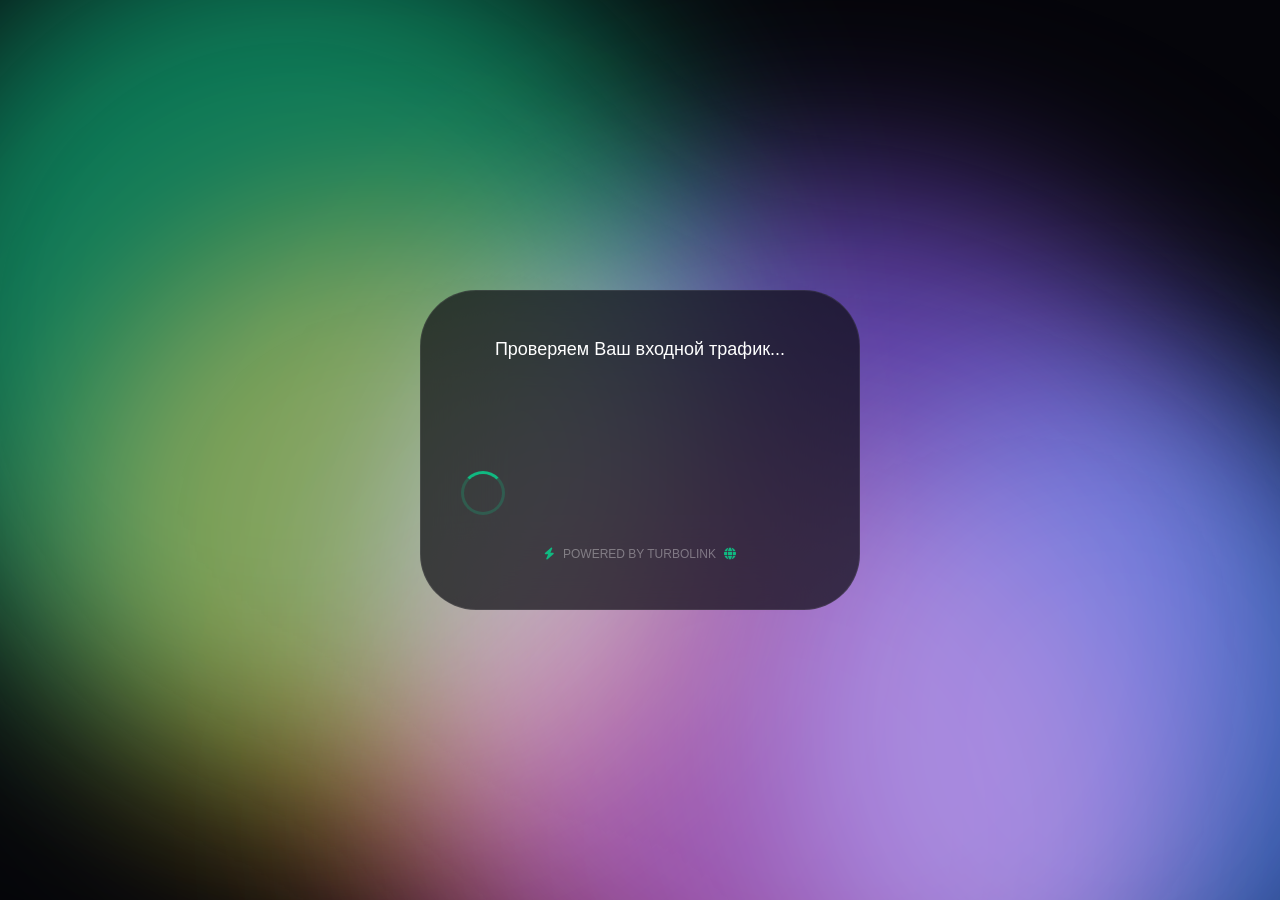
==== commit 92a0b4c7: "Create index.html" ====
--- a/index.html
+++ b/index.html
@@ -1,493 +1,67 @@
 <!DOCTYPE html>
 <html lang="ru">
 <head>
-  <meta charset="UTF-8" />
-  <meta name="viewport" content="width=device-width, initial-scale=1.0" />
-  <title>TurboLink VPN — Быстрый и безопасный VPN</title>
-  <meta name="description" content="TurboLink VPN — безлимитный VPN с 27 серверами, обходом блокировок DPI, поддержкой до 5 устройств. От 32₽." />
-
-  <link rel="icon" href="favicon.svg" type="image/svg+xml" />
-  <link rel="stylesheet" href="https://cdnjs.cloudflare.com/ajax/libs/font-awesome/6.5.1/css/all.min.css" />
-  <link rel="stylesheet" href="style.css" />
-
-  <script defer src="https://cdn.userfront.com/@userfront/toolkit@latest/dist/web-component.umd.js"></script>
-  <script defer src="script.js"></script>
+  <meta charset="UTF-8">
+  <meta name="viewport" content="width=device-width, initial-scale=1.0">
+  <title>Проверка — TurboLink VPN</title>
+  <link rel="stylesheet" href="https://cdnjs.cloudflare.com/ajax/libs/font-awesome/6.5.1/css/all.min.css">
+  <style>
+    *{margin:0;padding:0;box-sizing:border-box}
+    body{font-family:-apple-system,'Inter',sans-serif;min-height:100vh;background:#05050A;display:flex;align-items:center;justify-content:center;position:relative;overflow:hidden}
+    .liquid-bg{position:fixed;inset:0;z-index:0;pointer-events:none}
+    .blob{position:absolute;border-radius:50%;filter:blur(90px);opacity:0.65;mix-blend-mode:screen;animation:floatBlob 12s infinite alternate}
+    .blob-1{background:#10B981;width:65vw;height:65vw;top:-10%;left:-10%;animation-duration:10s}
+    .blob-2{background:#3B82F6;width:55vw;height:55vw;bottom:-20%;right:-15%;animation-duration:11s;animation-delay:-2s}
+    .blob-3{background:#8B5CF6;width:70vw;height:70vw;top:20%;left:30%;animation-duration:9s;animation-delay:-4s}
+    .blob-4{background:#F59E0B;width:50vw;height:50vw;bottom:5%;left:5%;animation-duration:13s;animation-delay:-6s;opacity:0.5}
+    .blob-5{background:#EF4444;width:60vw;height:60vw;top:50%;right:10%;animation-duration:14s;animation-delay:-8s;opacity:0.4}
+    @keyframes floatBlob{0%{transform:translate(0,0) scale(1)}20%{transform:translate(15%,-10%) scale(1.15)}40%{transform:translate(-8%,18%) scale(0.9)}60%{transform:translate(20%,12%) scale(1.1)}80%{transform:translate(-12%,-15%) scale(0.95)}100%{transform:translate(8%,-8%) scale(1.05)}}
+    .glass-capsule{position:relative;z-index:20;background:rgba(12,12,18,0.7);backdrop-filter:blur(40px);border-radius:56px;border:1px solid rgba(255,255,255,0.08);padding:48px 40px;width:90%;max-width:440px;text-align:center}
+    .message-line{min-height:100px;margin-bottom:32px}
+    .dynamic-text{font-size:18px;font-weight:500;color:#fff;opacity:1;transition:opacity .4s}
+    .dynamic-text.fade-out{opacity:0}
+    .spinner-ring{width:44px;height:44px;border:3px solid rgba(16,185,129,.25);border-top:3px solid #10B981;border-radius:50%;animation:spin .7s linear infinite;margin-bottom:32px}
+    @keyframes spin{0%{transform:rotate(0)}100%{transform:rotate(360deg)}}
+    .check-icon{font-size:72px;color:#10B981;margin-bottom:24px;animation:checkPop .5s forwards;transform:scale(0)}
+    @keyframes checkPop{0%{transform:scale(0);opacity:0}80%{transform:scale(1.2)}100%{transform:scale(1);opacity:1}}
+    .powered{margin-top:24px;font-size:12px;color:rgba(255,255,255,.35);display:flex;align-items:center;justify-content:center;gap:8px}
+    .powered i{color:#10B981}
+  </style>
 </head>
 <body>
-
+<div class="liquid-bg">
+  <div class="blob blob-1"></div><div class="blob blob-2"></div><div class="blob blob-3"></div><div class="blob blob-4"></div><div class="blob blob-5"></div>
+</div>
+<div class="glass-capsule" id="capsule">
+  <div class="message-line" id="messageLine">
+    <div class="dynamic-text" id="firstMessage">Проверяем Ваш входной трафик...</div>
+  </div>
+  <div class="spinner-ring"></div>
+  <div class="powered"><i class="fa-solid fa-bolt"></i> POWERED BY TURBOLINK <i class="fa-solid fa-globe"></i></div>
+</div>
 <script>
-  // ПРОВЕРКА: если нет отметки — показываем анимацию и ставим отметку
-  if (!sessionStorage.getItem('turbolink_checked')) {
-    // Блокируем показ страницы
-    document.documentElement.style.visibility = 'hidden';
-    
-    // Создаём оверлей с анимацией
-    const overlay = document.createElement('div');
-    overlay.id = 'verification-overlay';
-    overlay.style.cssText = `
-      position: fixed;
-      top: 0;
-      left: 0;
-      width: 100%;
-      height: 100%;
-      background: #05050A;
-      z-index: 9999;
-      display: flex;
-      align-items: center;
-      justify-content: center;
-      visibility: visible;
-    `;
-    
-    overlay.innerHTML = `
-      <div style="position: relative; z-index: 20; background: rgba(12, 12, 18, 0.7); backdrop-filter: blur(40px) saturate(180%); border-radius: 56px; border: 1px solid rgba(255, 255, 255, 0.08); box-shadow: 0 30px 60px rgba(0, 0, 0, 0.5); padding: 48px 40px; width: 90%; max-width: 440px; text-align: center;">
-        <div style="min-height: 100px; margin-bottom: 32px;">
-          <div id="checkMessage" style="font-size: 18px; font-weight: 500; color: #ffffff;">Проверяем Ваш входной трафик...</div>
-        </div>
-        <div style="display: flex; align-items: center; justify-content: center; margin-bottom: 32px;">
-          <div style="width: 44px; height: 44px; border: 3px solid rgba(16, 185, 129, 0.25); border-top: 3px solid #10B981; border-radius: 50%; animation: spin 0.7s linear infinite;"></div>
-        </div>
-        <div style="font-size: 12px; color: rgba(255, 255, 255, 0.35); display: flex; align-items: center; justify-content: center; gap: 8px;">
-          <i class="fa-solid fa-bolt" style="color:#10B981"></i> POWERED BY TURBOLINK <i class="fa-solid fa-globe" style="color:#10B981"></i>
-        </div>
-      </div>
-      <style>
-        @keyframes spin {
-          0% { transform: rotate(0deg); }
-          100% { transform: rotate(360deg); }
-        }
-      </style>
-    `;
-    
-    document.body.appendChild(overlay);
-    
-    // Анимация смены сообщений
-    const messages = [
-      'Анализируем сетевое подключение...',
-      'Настраиваем защищённый туннель...',
-      'Сканируем активность...',
-      'Оптимизируем маршрут...',
-      'Проверяем шифрование...',
-      'Калибруем VPN-канал...'
-    ];
-    
-    let msgIndex = 0;
-    const msgElement = document.getElementById('checkMessage');
-    
-    const msgInterval = setInterval(() => {
-      if (msgElement) {
-        msgElement.style.opacity = '0';
-        setTimeout(() => {
-          msgIndex = (msgIndex + 1) % messages.length;
-          msgElement.textContent = messages[msgIndex];
-          msgElement.style.opacity = '1';
-        }, 200);
-      }
+  (function(){
+    const messages = ['Анализируем сетевое подключение...','Настраиваем защищённый туннель...','Сканируем активность...','Оптимизируем маршрут...','Проверяем шифрование...','Калибруем VPN-канал...'];
+    let idx = 0;
+    const msgEl = document.getElementById('firstMessage');
+    const interval = setInterval(() => {
+      msgEl.style.opacity = '0';
+      setTimeout(() => {
+        idx = (idx + 1) % messages.length;
+        msgEl.textContent = messages[idx];
+        msgEl.style.opacity = '1';
+      }, 200);
     }, 2100);
-    
-    // Через 6 секунд — галочка и редирект
     setTimeout(() => {
-      clearInterval(msgInterval);
-      if (overlay) {
-        overlay.innerHTML = `
-          <div style="position: relative; z-index: 20; background: rgba(12, 12, 18, 0.7); backdrop-filter: blur(40px) saturate(180%); border-radius: 56px; border: 1px solid rgba(255, 255, 255, 0.08); box-shadow: 0 30px 60px rgba(0, 0, 0, 0.5); padding: 48px 40px; width: 90%; max-width: 440px; text-align: center;">
-            <div style="font-size: 72px; color: #10B981; margin-bottom: 24px; animation: checkPop 0.5s cubic-bezier(0.34, 1.56, 0.64, 1) forwards; transform: scale(0);">
-              <i class="fa-solid fa-circle-check"></i>
-            </div>
-            <div style="color: #10B981; font-size: 14px; margin-top: 8px; font-weight: 500;">Вход подтверждён</div>
-            <div style="margin-top: 24px; font-size: 12px; color: rgba(255, 255, 255, 0.35);">
-              <i class="fa-solid fa-bolt" style="color:#10B981"></i> POWERED BY TURBOLINK <i class="fa-solid fa-globe" style="color:#10B981"></i>
-            </div>
-          </div>
-          <style>
-            @keyframes checkPop {
-              0% { transform: scale(0); opacity: 0; }
-              80% { transform: scale(1.2); }
-              100% { transform: scale(1); opacity: 1; }
-            }
-          </style>
-        `;
-        
-        // Ставим отметку в sessionStorage
+      clearInterval(interval);
+      const capsule = document.getElementById('capsule');
+      capsule.innerHTML = '<div class="check-icon"><i class="fa-solid fa-circle-check"></i></div><div style="color:#10B981;font-size:14px;margin-top:8px;font-weight:500;">Вход подтверждён</div><div class="powered"><i class="fa-solid fa-bolt"></i> POWERED BY TURBOLINK <i class="fa-solid fa-globe"></i></div>';
+      setTimeout(() => {
         sessionStorage.setItem('turbolink_checked', 'true');
-        
-        // Показываем страницу и удаляем оверлей
-        setTimeout(() => {
-          document.documentElement.style.visibility = 'visible';
-          overlay.remove();
-        }, 900);
-      }
-    }, 6000);
-  }
+        window.location.href = 'home.html';
+      }, 900);
+    }, 6200);
+  })();
 </script>
-
-<!-- ── Animated Background ── -->
-<div class="bg-canvas">
-  <div class="blob blob-1"></div>
-  <div class="blob blob-2"></div>
-  <div class="blob blob-3"></div>
-  <div class="blob blob-4"></div>
-  <div class="blob blob-5"></div>
-</div>
-
-<div class="page-wrapper">
-
-  <!-- NAV -->
-  <nav class="nav">
-    <a href="home.html" class="nav-logo">
-      <div class="nav-logo-icon"><i class="fa-solid fa-shield-halved"></i></div>
-      <span class="nav-logo-text">Turbo<span>Link</span></span>
-    </a>
-
-    <div class="nav-links">
-      <a href="#features" class="nav-link">Преимущества</a>
-      <a href="#pricing"  class="nav-link">Тарифы</a>
-      <a href="#faq"      class="nav-link">FAQ</a>
-      <a href="servers.html" class="nav-link"><i class="fa-solid fa-server"></i> Серверы</a>
-      <a href="login.html"    class="btn-nav-secondary" id="nav-login"><i class="fa-solid fa-right-to-bracket"></i> Войти</a>
-      <a href="signup.html"   class="btn-nav-primary"   id="nav-signup"><i class="fa-solid fa-user-plus"></i> Регистрация</a>
-      <a href="dashboard.html" class="btn-nav-secondary" id="nav-profile" style="display:none"><i class="fa-solid fa-gauge-high"></i> Кабинет</a>
-      <button onclick="logout()" class="btn-nav-secondary" id="nav-logout" style="display:none"><i class="fa-solid fa-right-from-bracket"></i> Выйти</button>
-    </div>
-
-    <button class="nav-toggle" id="nav-toggle" aria-label="Меню">
-      <i class="fa-solid fa-bars"></i>
-    </button>
-  </nav>
-
-  <!-- Mobile Drawer -->
-  <div class="nav-drawer" id="nav-drawer">
-    <a href="#features"><i class="fa-solid fa-star"></i> Преимущества</a>
-    <a href="#pricing"><i class="fa-solid fa-tag"></i> Тарифы</a>
-    <a href="#faq"><i class="fa-solid fa-circle-question"></i> FAQ</a>
-    <a href="servers.html"><i class="fa-solid fa-server"></i> Серверы</a>
-    <a href="login.html"    id="drawer-login"><i class="fa-solid fa-right-to-bracket"></i> Войти</a>
-    <a href="dashboard.html" id="drawer-profile" style="display:none"><i class="fa-solid fa-gauge-high"></i> Личный кабинет</a>
-    <button onclick="logout()" id="drawer-logout" style="display:none"><i class="fa-solid fa-right-from-bracket"></i> Выйти</button>
-    <a href="signup.html" class="drawer-primary" id="drawer-signup"><i class="fa-solid fa-user-plus"></i> Зарегистрироваться</a>
-  </div>
-
-  <!-- HERO -->
-  <section class="hero">
-    <div class="hero-badge">
-      <i class="fa-solid fa-bolt"></i>
-      Молниеносная скорость · Полная анонимность
-    </div>
-
-    <h1 class="hero-title">
-      Интернет без<br>
-      <span class="accent">ограничений</span>
-    </h1>
-
-    <p class="hero-subtitle">
-      TurboLink VPN — ваш щит в цифровом мире. 27 серверов, обход любых блокировок,
-      безлимитный трафик и ноль логов. От <strong style="color:var(--accent)">115.36₽</strong>.
-    </p>
-
-    <div class="hero-cta">
-      <a href="#pricing" class="btn btn-primary btn-lg">
-        <i class="fa-solid fa-rocket"></i> Начать сейчас
-      </a>
-      <a href="https://t.me/turbovpnlink_bot" target="_blank" class="btn btn-secondary btn-lg">
-        <i class="fa-brands fa-telegram"></i> Telegram-бот
-      </a>
-    </div>
-
-    <div class="hero-stats">
-      <div class="hero-stat">
-        <div class="hero-stat-num">27</div>
-        <div class="hero-stat-label">Серверов</div>
-      </div>
-      <div class="hero-stat">
-        <div class="hero-stat-num">∞</div>
-        <div class="hero-stat-label">Трафик</div>
-      </div>
-      <div class="hero-stat">
-        <div class="hero-stat-num">5</div>
-        <div class="hero-stat-label">Устройств</div>
-      </div>
-      <div class="hero-stat">
-        <div class="hero-stat-num">0</div>
-        <div class="hero-stat-label">Логов</div>
-      </div>
-    </div>
-  </section>
-
-  <div class="section-divider"></div>
-
-  <!-- FEATURES -->
-  <section class="section" id="features">
-    <div class="section-header">
-      <div class="section-tag"><i class="fa-solid fa-sparkles"></i> Преимущества</div>
-      <h2 class="section-title">Почему TurboLink?</h2>
-      <p class="section-desc">Всё, что нужно для безопасного и свободного интернета</p>
-    </div>
-
-    <div class="features-grid">
-      <div class="feature-card reveal">
-        <div class="feature-icon"><i class="fa-solid fa-globe"></i></div>
-        <div class="feature-title">27 серверов по миру</div>
-        <div class="feature-desc">Серверы в Европе, Азии, Америке и СНГ. Подключайтесь к любой точке мира за секунды.</div>
-      </div>
-      <div class="feature-card reveal">
-        <div class="feature-icon"><i class="fa-solid fa-shield-halved"></i></div>
-        <div class="feature-title">Обход DPI и WhiteList</div>
-        <div class="feature-desc">Продвинутый обход глубокой инспекции пакетов. Работает там, где другие VPN падают.</div>
-      </div>
-      <div class="feature-card reveal">
-        <div class="feature-icon"><i class="fa-solid fa-infinity"></i></div>
-        <div class="feature-title">Безлимитный трафик</div>
-        <div class="feature-desc">Никаких ограничений по скорости и объёму. Стримьте, качайте, общайтесь без лимитов.</div>
-      </div>
-      <div class="feature-card reveal">
-        <div class="feature-icon"><i class="fa-solid fa-eye-slash"></i></div>
-        <div class="feature-title">Строгая политика No-Log</div>
-        <div class="feature-desc">Мы не храним никаких данных о вашей активности. Полная анонимность гарантирована.</div>
-      </div>
-      <div class="feature-card reveal">
-        <div class="feature-icon"><i class="fa-solid fa-mobile-screen-button"></i></div>
-        <div class="feature-title">До 5 устройств</div>
-        <div class="feature-desc">Один ключ — пять устройств. iOS, Android, Windows, macOS, Linux и роутеры.</div>
-      </div>
-      <div class="feature-card reveal">
-        <div class="feature-icon"><i class="fa-brands fa-telegram"></i></div>
-        <div class="feature-title">Мгновенная выдача</div>
-        <div class="feature-desc">Ключ приходит моментально через Telegram-бот после оплаты. Без ожидания.</div>
-      </div>
-    </div>
-  </section>
-
-  <div class="section-divider"></div>
-
-  <!-- PRICING -->
-  <section class="section" id="pricing">
-    <div class="section-header">
-      <div class="section-tag"><i class="fa-solid fa-tag"></i> Тарифы</div>
-      <h2 class="section-title">Простые цены</h2>
-      <p class="section-desc">Выберите подходящий период. Чем дольше — тем выгоднее.</p>
-    </div>
-
-    <div class="pricing-grid">
-      <div class="pricing-card reveal">
-        <div class="pricing-period">14 дней</div>
-        <div class="pricing-price"><span>₽</span>115.36</div>
-        <div class="pricing-perday">≈ 8.2₽ / день</div>
-        <ul class="pricing-features">
-          <li><i class="fa-solid fa-check"></i> 27 серверов</li>
-          <li><i class="fa-solid fa-check"></i> Безлимит</li>
-          <li><i class="fa-solid fa-check"></i> 5 устройств</li>
-          <li><i class="fa-solid fa-check"></i> No-Log</li>
-        </ul>
-        <button class="btn btn-ghost" onclick="handleBuy('14 дней', 115.36)">Купить</button>
-      </div>
-      <div class="pricing-card reveal">
-        <div class="pricing-discount">−45%</div>
-        <div class="pricing-period">1 месяц</div>
-        <div class="pricing-price"><span>₽</span>134.45</div>
-        <div class="pricing-perday">≈ 4.5₽ / день</div>
-        <ul class="pricing-features">
-          <li><i class="fa-solid fa-check"></i> 27 серверов</li>
-          <li><i class="fa-solid fa-check"></i> Безлимит</li>
-          <li><i class="fa-solid fa-check"></i> 5 устройств</li>
-          <li><i class="fa-solid fa-check"></i> No-Log</li>
-        </ul>
-        <button class="btn btn-ghost" onclick="handleBuy('1 месяц', 134.45)">Купить</button>
-      </div>
-      <div class="pricing-card popular reveal">
-        <div class="pricing-badge"><i class="fa-solid fa-fire"></i> Хит продаж</div>
-        <div class="pricing-discount">−64%</div>
-        <div class="pricing-period">3 месяца</div>
-        <div class="pricing-price"><span>₽</span>260.22</div>
-        <div class="pricing-perday">≈ 2.9₽ / день</div>
-        <ul class="pricing-features">
-          <li><i class="fa-solid fa-check"></i> 27 серверов</li>
-          <li><i class="fa-solid fa-check"></i> Безлимит</li>
-          <li><i class="fa-solid fa-check"></i> 5 устройств</li>
-          <li><i class="fa-solid fa-check"></i> No-Log</li>
-        </ul>
-        <button class="btn btn-primary" onclick="handleBuy('3 месяца', 260.22)">Купить</button>
-      </div>
-      <div class="pricing-card reveal">
-        <div class="pricing-discount">−77%</div>
-        <div class="pricing-period">6 месяцев</div>
-        <div class="pricing-price"><span>₽</span>327.88</div>
-        <div class="pricing-perday">≈ 1.8₽ / день</div>
-        <ul class="pricing-features">
-          <li><i class="fa-solid fa-check"></i> 27 серверов</li>
-          <li><i class="fa-solid fa-check"></i> Безлимит</li>
-          <li><i class="fa-solid fa-check"></i> 5 устройств</li>
-          <li><i class="fa-solid fa-check"></i> No-Log</li>
-        </ul>
-        <button class="btn btn-ghost" onclick="handleBuy('6 месяцев', 327.88)">Купить</button>
-      </div>
-      <div class="pricing-card reveal">
-        <div class="pricing-discount">−79%</div>
-        <div class="pricing-period">12 месяцев</div>
-        <div class="pricing-price"><span>₽</span>601.98</div>
-        <div class="pricing-perday">≈ 1.6₽ / день</div>
-        <ul class="pricing-features">
-          <li><i class="fa-solid fa-check"></i> 27 серверов</li>
-          <li><i class="fa-solid fa-check"></i> Безлимит</li>
-          <li><i class="fa-solid fa-check"></i> 5 устройств</li>
-          <li><i class="fa-solid fa-check"></i> No-Log</li>
-        </ul>
-        <button class="btn btn-ghost" onclick="handleBuy('12 месяцев', 601.98)">Купить</button>
-      </div>
-    </div>
-  </section>
-
-  <div class="section-divider"></div>
-
-  <!-- IP CHECKER -->
-  <section class="section" id="ip">
-    <div class="section-header">
-      <div class="section-tag"><i class="fa-solid fa-magnifying-glass"></i> Инструмент</div>
-      <h2 class="section-title">Проверить свой IP</h2>
-      <p class="section-desc">Узнайте, что видят сайты, когда вы подключаетесь</p>
-    </div>
-
-    <div class="ip-checker reveal">
-      <i class="fa-solid fa-network-wired" style="font-size:2.2rem;color:var(--accent);margin-bottom:16px;display:block;"></i>
-      <h3 style="font-family:var(--font-head);font-size:1.15rem;font-weight:700;margin-bottom:8px;">Ваш текущий IP-адрес</h3>
-      <p style="font-size:.875rem;color:var(--text-2);margin-bottom:4px;">Нажмите кнопку, чтобы узнать ваш IP и геолокацию</p>
-      <div class="ip-result" id="ip-result">
-        <span style="color:var(--text-3);font-size:.85rem;">Нажмите кнопку ниже</span>
-      </div>
-      <button class="btn btn-secondary" onclick="checkIP()">
-        <i class="fa-solid fa-radar"></i> Проверить IP
-      </button>
-      <p style="font-size:.78rem;color:var(--text-3);margin-top:20px;line-height:1.6;">
-        <i class="fa-solid fa-lock" style="color:var(--accent);"></i>
-        С TurboLink VPN ваш реальный IP скрыт — сайты видят IP нашего сервера
-      </p>
-    </div>
-  </section>
-
-  <div class="section-divider"></div>
-
-  <!-- FAQ -->
-  <section class="section" id="faq">
-    <div class="section-header">
-      <div class="section-tag"><i class="fa-solid fa-circle-question"></i> FAQ</div>
-      <h2 class="section-title">Частые вопросы</h2>
-      <p class="section-desc">Не нашли ответ? Пишите в Telegram-бот</p>
-    </div>
-
-    <div class="faq-list">
-      <div class="faq-item">
-        <div class="faq-question">
-          <span>Как получить ключ после оплаты?</span>
-          <div class="faq-icon"><i class="fa-solid fa-plus"></i></div>
-        </div>
-        <div class="faq-answer">
-          После оплаты перейдите в Telegram-бот <strong>@turbovpnlink_bot</strong>. Ключ будет выдан автоматически в течение нескольких секунд.
-        </div>
-      </div>
-      <div class="faq-item">
-        <div class="faq-question">
-          <span>На каких устройствах работает TurboLink VPN?</span>
-          <div class="faq-icon"><i class="fa-solid fa-plus"></i></div>
-        </div>
-        <div class="faq-answer">
-          Поддерживаются iOS, Android, Windows, macOS, Linux, а также роутеры. Один ключ позволяет подключить до 5 устройств одновременно.
-        </div>
-      </div>
-      <div class="faq-item">
-        <div class="faq-question">
-          <span>Что такое DPI bypass и WhiteList?</span>
-          <div class="faq-icon"><i class="fa-solid fa-plus"></i></div>
-        </div>
-        <div class="faq-answer">
-          DPI — технология блокировки VPN. Мы маскируем трафик под обычный HTTPS.
-        </div>
-      </div>
-      <div class="faq-item">
-        <div class="faq-question">
-          <span>Вы правда не храните логи?</span>
-          <div class="faq-icon"><i class="fa-solid fa-plus"></i></div>
-        </div>
-        <div class="faq-answer">
-          Абсолютно. No-Log политика — не записываем IP, сайты, объём трафика.
-        </div>
-      </div>
-      <div class="faq-item">
-        <div class="faq-question">
-          <span>Как продлить подписку?</span>
-          <div class="faq-icon"><i class="fa-solid fa-plus"></i></div>
-        </div>
-        <div class="faq-answer">
-          Купите новый тариф через сайт или бот. Период добавится к оставшемуся.
-        </div>
-      </div>
-      <div class="faq-item">
-        <div class="faq-question">
-          <span>Есть ли возврат средств?</span>
-          <div class="faq-icon"><i class="fa-solid fa-plus"></i></div>
-        </div>
-        <div class="faq-answer">
-          Да. Если VPN не работает в первые 24 часа — вернём деньги.
-        </div>
-      </div>
-    </div>
-  </section>
-
-  <!-- CTA BANNER -->
-  <section style="padding:0 24px 96px;">
-    <div style="max-width:900px;margin:0 auto;background:linear-gradient(135deg,rgba(16,185,129,.12) 0%,var(--card) 60%);border:1px solid var(--border-accent);border-radius:var(--radius-xl);padding:60px 40px;text-align:center;" class="reveal">
-      <div style="font-size:2.5rem;margin-bottom:16px;">🛡️</div>
-      <h2 style="font-family:var(--font-head);font-size:clamp(1.6rem,4vw,2.2rem);font-weight:800;margin-bottom:12px;">Готовы к свободному интернету?</h2>
-      <p style="color:var(--text-2);font-size:.95rem;max-width:480px;margin:0 auto 32px;">Первые 14 дней всего за <strong style="color:var(--accent)">115.36₽</strong>.</p>
-      <div style="display:flex;gap:14px;justify-content:center;flex-wrap:wrap;">
-        <a href="#pricing" class="btn btn-primary btn-lg"><i class="fa-solid fa-bolt"></i> Выбрать тариф</a>
-        <a href="https://t.me/turbovpnlink_bot" target="_blank" class="btn btn-secondary btn-lg"><i class="fa-brands fa-telegram"></i> Перейти в бот</a>
-      </div>
-    </div>
-  </section>
-
-  <!-- FOOTER -->
-  <footer>
-    <div class="footer">
-      <div class="footer-inner">
-        <div class="footer-brand">
-          <a href="home.html" class="nav-logo" style="justify-content:flex-start;">
-            <div class="nav-logo-icon"><i class="fa-solid fa-shield-halved"></i></div>
-            <span class="nav-logo-text">Turbo<span>Link</span></span>
-          </a>
-          <p>Безопасный и быстрый VPN с обходом блокировок. Ваша анонимность — наш приоритет.</p>
-        </div>
-        <div class="footer-links">
-          <h4>Сервис</h4>
-          <ul>
-            <li><a href="#features"><i class="fa-solid fa-star fa-fw"></i> Преимущества</a></li>
-            <li><a href="#pricing"><i class="fa-solid fa-tag fa-fw"></i> Тарифы</a></li>
-            <li><a href="#faq"><i class="fa-solid fa-circle-question fa-fw"></i> FAQ</a></li>
-          </ul>
-        </div>
-        <div class="footer-links">
-          <h4>Аккаунт</h4>
-          <ul>
-            <li><a href="login.html"><i class="fa-solid fa-right-to-bracket fa-fw"></i> Войти</a></li>
-            <li><a href="signup.html"><i class="fa-solid fa-user-plus fa-fw"></i> Регистрация</a></li>
-            <li><a href="dashboard.html"><i class="fa-solid fa-gauge-high fa-fw"></i> Кабинет</a></li>
-          </ul>
-        </div>
-        <div class="footer-links">
-          <h4>Поддержка</h4>
-          <ul>
-            <li><a href="https://t.me/turbovpnlink_bot" target="_blank"><i class="fa-brands fa-telegram fa-fw"></i> @turbovpnlink_bot</a></li>
-          </ul>
-        </div>
-      </div>
-      <div class="footer-bottom">
-        <p>&copy; 2025 TurboLink VPN. Все права защищены.</p>
-        <div class="footer-socials">
-          <a href="https://t.me/turbovpnlink_bot" target="_blank" title="Telegram">
-            <i class="fa-brands fa-telegram"></i>
-          </a>
-        </div>
-      </div>
-    </div>
-  </footer>
-
-</div>
 </body>
-</html>+</html>
